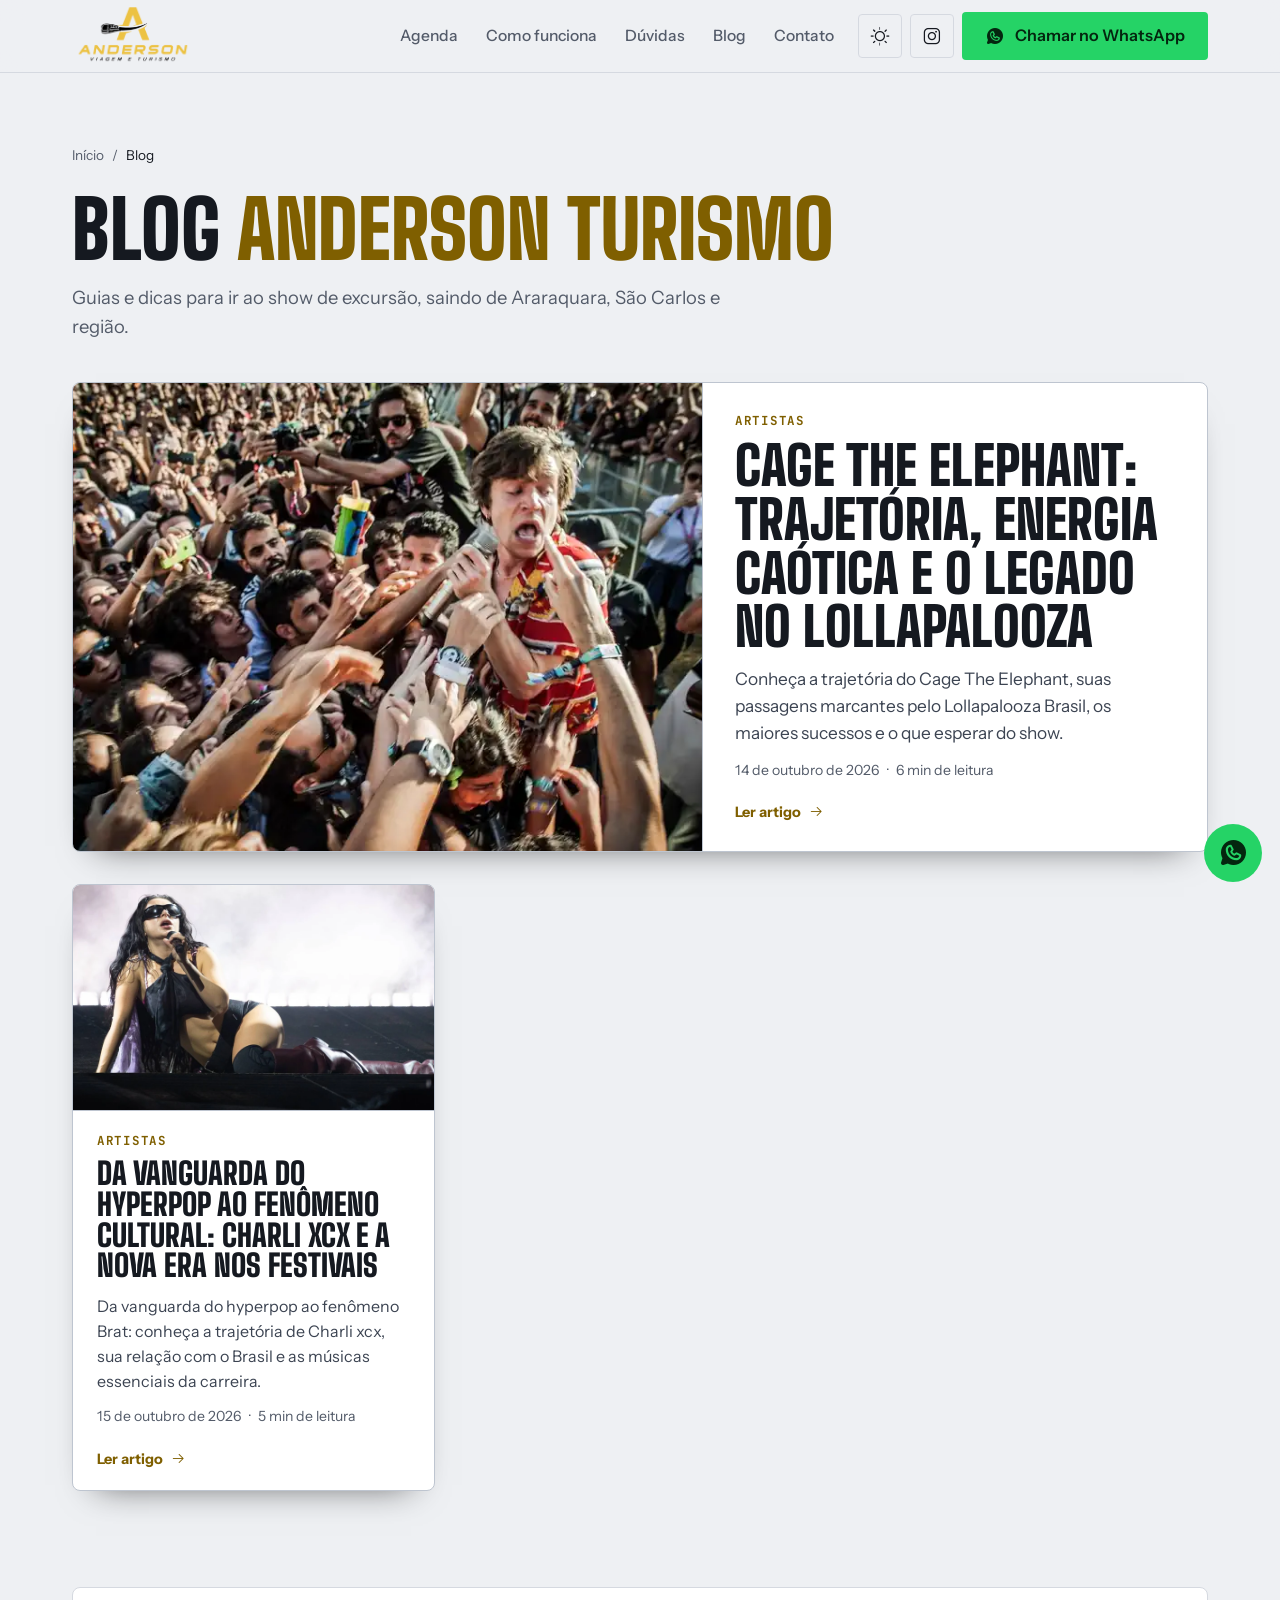
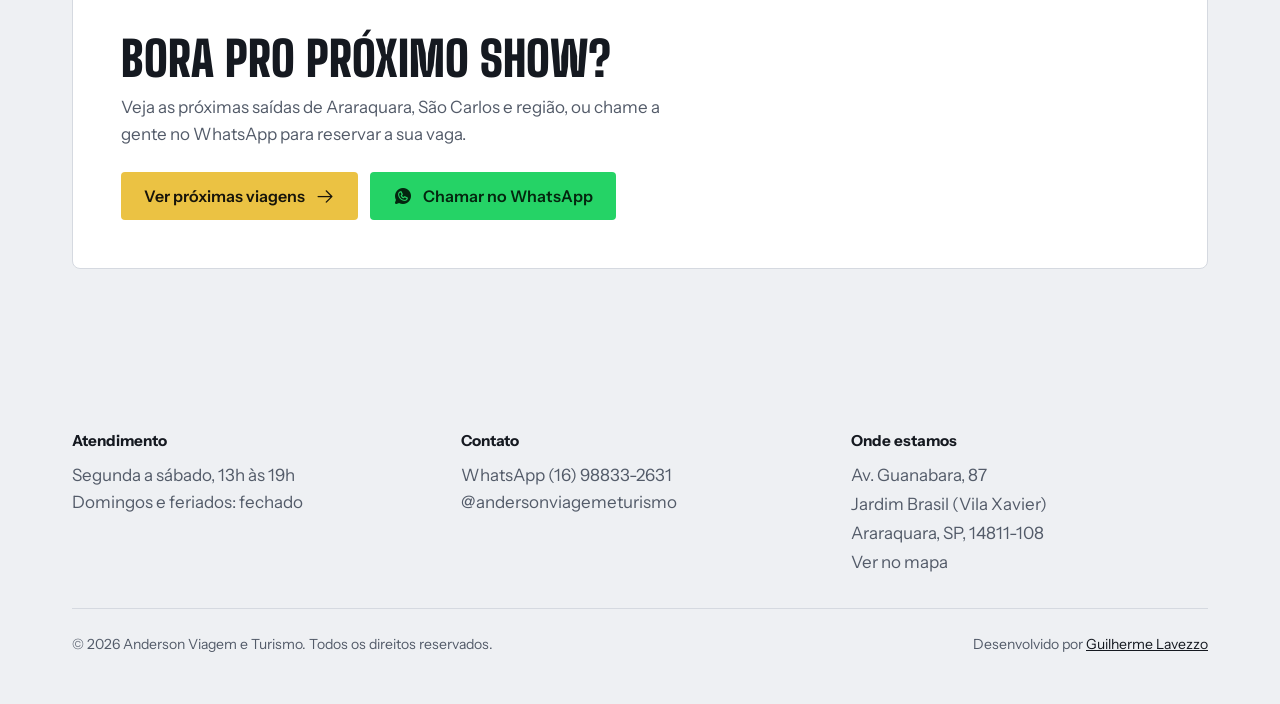
==== blog/index.html @ c317eb13 "Blog: gerador estático, dois primeiros artigos e destaque na home Cria o blog em /blog/ a partir de " ====
<!DOCTYPE html>
<html lang="pt-BR">
<head>
    <meta charset="UTF-8">
    <meta name="viewport" content="width=device-width, initial-scale=1.0, viewport-fit=cover">
    <title>Blog: dicas de excursão para shows | Anderson Viagem e Turismo</title>
    <meta name="description" content="Guias e dicas para ir a shows e festivais de excursão saindo de Araraquara, São Carlos e região: como reservar, o que levar e como funciona a viagem.">
    <meta name="robots" content="index, follow, max-image-preview:large">
    <link rel="canonical" href="https://www.andersonviagemeturismo.com.br/blog/">
    <meta name="author" content="Anderson Viagem e Turismo">
    <meta name="theme-color" content="#0F1217" media="(prefers-color-scheme: dark)">
    <meta name="theme-color" content="#EEF0F3" media="(prefers-color-scheme: light)">
    <meta property="og:type" content="website">
    <meta property="og:site_name" content="Blog Anderson Viagem e Turismo">
    <meta property="og:locale" content="pt_BR">
    <meta property="og:url" content="https://www.andersonviagemeturismo.com.br/blog/">
    <meta property="og:title" content="Blog: dicas de excursão para shows | Anderson Viagem e Turismo">
    <meta property="og:description" content="Guias e dicas para ir a shows e festivais de excursão saindo de Araraquara, São Carlos e região: como reservar, o que levar e como funciona a viagem.">
    <meta property="og:image" content="https://www.andersonviagemeturismo.com.br/assets/img/og.jpg">
    <meta name="twitter:card" content="summary_large_image">
    <meta name="twitter:title" content="Blog: dicas de excursão para shows | Anderson Viagem e Turismo">
    <meta name="twitter:description" content="Guias e dicas para ir a shows e festivais de excursão saindo de Araraquara, São Carlos e região: como reservar, o que levar e como funciona a viagem.">
    <meta name="twitter:image" content="https://www.andersonviagemeturismo.com.br/assets/img/og.jpg">
    <link rel="icon" href="/assets/favicon.png" type="image/png">
    <link rel="alternate" type="application/rss+xml" title="Blog Anderson Viagem e Turismo" href="/blog/feed.xml">

    <script type="application/ld+json">
{
  "@context": "https://schema.org",
  "@graph": [
    {
      "@type": "TravelAgency",
      "@id": "https://www.andersonviagemeturismo.com.br/#agencia",
      "name": "Anderson Viagem e Turismo",
      "url": "https://www.andersonviagemeturismo.com.br/",
      "logo": "https://www.andersonviagemeturismo.com.br/assets/logo-claro.png",
      "image": "https://www.andersonviagemeturismo.com.br/assets/img/og.jpg",
      "description": "Excursões de ida e volta para shows e festivais saindo de Araraquara, São Carlos, Ibaté, Rio Claro e Limeira, com guia credenciado e seguro viagem.",
      "telephone": "+55-16-98833-2631",
      "address": {
        "@type": "PostalAddress",
        "streetAddress": "Av. Guanabara, 87, Jardim Brasil (Vila Xavier)",
        "addressLocality": "Araraquara",
        "addressRegion": "SP",
        "postalCode": "14811-108",
        "addressCountry": "BR"
      },
      "areaServed": [
        {
          "@type": "City",
          "name": "Araraquara"
        },
        {
          "@type": "City",
          "name": "São Carlos"
        },
        {
          "@type": "City",
          "name": "Ibaté"
        },
        {
          "@type": "City",
          "name": "Rio Claro"
        },
        {
          "@type": "City",
          "name": "Limeira"
        }
      ],
      "openingHoursSpecification": [
        {
          "@type": "OpeningHoursSpecification",
          "dayOfWeek": [
            "Monday",
            "Tuesday",
            "Wednesday",
            "Thursday",
            "Friday",
            "Saturday"
          ],
          "opens": "13:00",
          "closes": "19:00"
        }
      ],
      "sameAs": [
        "https://www.instagram.com/andersonviagemeturismo/"
      ]
    },
    {
      "@type": "Blog",
      "@id": "https://www.andersonviagemeturismo.com.br/blog/#blog",
      "url": "https://www.andersonviagemeturismo.com.br/blog/",
      "name": "Blog Anderson Viagem e Turismo",
      "description": "Guias e dicas para ir a shows e festivais de excursão saindo de Araraquara, São Carlos e região: como reservar, o que levar e como funciona a viagem.",
      "inLanguage": "pt-BR",
      "publisher": {
        "@id": "https://www.andersonviagemeturismo.com.br/#agencia"
      },
      "blogPost": [
        {
          "@type": "BlogPosting",
          "headline": "Cage The Elephant: Trajetória, Energia Caótica e o Legado no Lollapalooza",
          "url": "https://www.andersonviagemeturismo.com.br/blog/cage-the-elephant-trajetoria-lollapalooza/",
          "datePublished": "2026-10-14"
        },
        {
          "@type": "BlogPosting",
          "headline": "Da Vanguarda do Hyperpop ao Fenômeno Cultural: Charli xcx e a Nova Era nos Festivais",
          "url": "https://www.andersonviagemeturismo.com.br/blog/charli-xcx-hyperpop-fenomeno-cultural-festivais/",
          "datePublished": "2026-10-15"
        }
      ]
    },
    {
      "@type": "BreadcrumbList",
      "itemListElement": [
        {
          "@type": "ListItem",
          "position": 1,
          "name": "Início",
          "item": "https://www.andersonviagemeturismo.com.br/"
        },
        {
          "@type": "ListItem",
          "position": 2,
          "name": "Blog",
          "item": "https://www.andersonviagemeturismo.com.br/blog/"
        }
      ]
    }
  ]
}
    </script>

    <!-- Página gerada por tools/gerar_blog.py. Edite o Markdown em tools/blog/posts e rode o script de novo. -->

    <!-- Google Analytics -->
    <script async src="https://www.googletagmanager.com/gtag/js?id=G-4ZXGBNM724"></script>
    <script>
        window.dataLayer = window.dataLayer || [];
        function gtag(){dataLayer.push(arguments);}
        gtag('js', new Date());
        gtag('config', 'G-4ZXGBNM724');
    </script>

    <script>
        try {
            var saved = localStorage.getItem('color-theme');
            if (saved === 'light' || saved === 'dark') document.documentElement.dataset.theme = saved;
        } catch (e) {}
    </script>

    <link rel="preload" href="/assets/fonts/big-shoulders-display-latin-1.woff2" as="font" type="font/woff2" crossorigin>
    <link rel="preload" href="/assets/fonts/instrument-sans-latin-3.woff2" as="font" type="font/woff2" crossorigin>
    <link rel="stylesheet" href="/assets/fonts.css">
    <link rel="stylesheet" href="/assets/icons/phosphor.css">
    <link rel="stylesheet" href="/assets/site.css">
    <link rel="stylesheet" href="/assets/blog.css">
</head>
<body>
    <a class="skip-link" href="#conteudo">Pular para o conteúdo</a>

    <header class="topbar">
        <div class="wrap topbar-inner">
            <a class="logo" href="/" aria-label="Anderson Viagem e Turismo, página inicial" translate="no">
                <img class="logo-dark" src="/assets/logo-escuro.png" alt="Anderson Viagem e Turismo" width="120" height="58">
                <img class="logo-light" src="/assets/logo-claro.png" alt="Anderson Viagem e Turismo" width="120" height="58">
            </a>
            <nav class="nav" aria-label="Principal">
                <a href="/#agenda">Agenda</a>
                <a href="/#como-funciona">Como funciona</a>
                <a href="/#duvidas">Dúvidas</a>
                <a href="/blog/" aria-current="page">Blog</a>
                <a href="#contato">Contato</a>
            </nav>
            <div class="top-actions">
                <button class="icon-btn theme-toggle" id="theme-toggle" type="button" aria-label="Alternar tema claro e escuro">
                    <i class="ph ph-moon" aria-hidden="true"></i>
                    <i class="ph ph-sun" aria-hidden="true"></i>
                </button>
                <a class="icon-btn" href="https://www.instagram.com/andersonviagemeturismo/" target="_blank" rel="noopener noreferrer" aria-label="Instagram da Anderson Turismo">
                    <i class="ph ph-instagram-logo" aria-hidden="true"></i>
                </a>
                <a class="btn btn-wa" data-wa="" href="#" target="_blank" rel="noopener noreferrer"><i class="ph-fill ph-whatsapp-logo" aria-hidden="true"></i>Chamar no WhatsApp</a>
                <button class="icon-btn menu-btn" id="menu-btn" type="button" aria-label="Abrir menu" aria-expanded="false" aria-controls="mobile-nav">
                    <i class="ph ph-list" aria-hidden="true"></i>
                </button>
            </div>
        </div>
        <nav class="wrap mobile-nav" id="mobile-nav" aria-label="Menu" hidden>
            <a href="/#agenda">Agenda</a>
            <a href="/#como-funciona">Como funciona</a>
            <a href="/#duvidas">Dúvidas</a>
            <a href="/blog/" aria-current="page">Blog</a>
            <a href="#contato">Contato</a>
            <a class="btn btn-wa" data-wa="" href="#" target="_blank" rel="noopener noreferrer"><i class="ph-fill ph-whatsapp-logo" aria-hidden="true"></i>Chamar no WhatsApp</a>
        </nav>
    </header>

    <main id="conteudo">
        <section class="blog-hero" aria-labelledby="blog-title">
            <div class="wrap">
                <nav class="crumbs" aria-label="Você está em"><a href="/">Início</a><span aria-hidden="true">/</span><span aria-current="page">Blog</span></nav>
                <h1 id="blog-title">Blog <span class="hl">Anderson Turismo</span></h1>
                <p class="lede">Guias e dicas para ir ao show de excursão, saindo de Araraquara, São Carlos e região.</p>
            </div>
        </section>
        <section class="blog-lista" aria-label="Artigos">
            <div class="wrap">
                
                <div class="post-grid">
                <article class="post-card is-first">
                    <a class="post-card-media" href="/blog/cage-the-elephant-trajetoria-lollapalooza/" tabindex="-1" aria-hidden="true">
                        <img src="/assets/img/blog/cage-the-elephant-capa-800.webp" alt="" width="800" height="500" loading="eager" decoding="async" style="object-position: 50% 40%">
                    </a>
                    <div class="post-card-body">
                        <p class="post-cat">Artistas</p>
                        <h2><a href="/blog/cage-the-elephant-trajetoria-lollapalooza/">Cage The Elephant: Trajetória, Energia Caótica e o Legado no Lollapalooza</a></h2>
                        <p class="post-card-desc">Conheça a trajetória do Cage The Elephant, suas passagens marcantes pelo Lollapalooza Brasil, os maiores sucessos e o que esperar do show.</p>
                        <p class="post-meta"><time datetime="2026-10-14">14 de outubro de 2026</time><span aria-hidden="true">·</span>6 min de leitura</p>
                        <span class="post-more" aria-hidden="true">Ler artigo<i class="ph ph-arrow-right"></i></span>
                    </div>
                </article>
                <article class="post-card">
                    <a class="post-card-media" href="/blog/charli-xcx-hyperpop-fenomeno-cultural-festivais/" tabindex="-1" aria-hidden="true">
                        <img src="/assets/img/blog/charli-xcx-capa-800.webp" alt="" width="800" height="500" loading="lazy" decoding="async" style="object-position: 50% 0%">
                    </a>
                    <div class="post-card-body">
                        <p class="post-cat">Artistas</p>
                        <h2><a href="/blog/charli-xcx-hyperpop-fenomeno-cultural-festivais/">Da Vanguarda do Hyperpop ao Fenômeno Cultural: Charli xcx e a Nova Era nos Festivais</a></h2>
                        <p class="post-card-desc">Da vanguarda do hyperpop ao fenômeno Brat: conheça a trajetória de Charli xcx, sua relação com o Brasil e as músicas essenciais da carreira.</p>
                        <p class="post-meta"><time datetime="2026-10-15">15 de outubro de 2026</time><span aria-hidden="true">·</span>5 min de leitura</p>
                        <span class="post-more" aria-hidden="true">Ler artigo<i class="ph ph-arrow-right"></i></span>
                    </div>
                </article>
                </div>
            </div>
        </section>

        <section class="blog-cta" id="contato" aria-labelledby="cta-title">
            <div class="wrap">
                <div class="blog-cta-box">
                    <div>
                        <h2 id="cta-title">Bora pro próximo show?</h2>
                        <p>Veja as próximas saídas de Araraquara, São Carlos e região, ou chame a gente no WhatsApp para reservar a sua vaga.</p>
                    </div>
                    <div class="cta-row">
                        <a class="btn btn-primary" href="/#agenda">Ver próximas viagens<i class="ph ph-arrow-right" aria-hidden="true"></i></a>
                        <a class="btn btn-wa" data-wa="Vi o blog e quero reservar" href="#" target="_blank" rel="noopener noreferrer"><i class="ph-fill ph-whatsapp-logo" aria-hidden="true"></i>Chamar no WhatsApp</a>
                    </div>
                </div>
            </div>
        </section>
    </main>

    <footer class="wrap">
        <div class="footer-grid">
            <div>
                <h3>Atendimento</h3>
                <p>Segunda a sábado, 13h às 19h</p>
                <p>Domingos e feriados: fechado</p>
            </div>
            <div>
                <h3>Contato</h3>
                <p><a data-wa="" href="#" target="_blank" rel="noopener noreferrer">WhatsApp (16)&nbsp;98833-2631</a></p>
                <p><a href="https://www.instagram.com/andersonviagemeturismo/" target="_blank" rel="noopener noreferrer">@andersonviagemeturismo</a></p>
            </div>
            <div>
                <h3>Onde estamos</h3>
                <address>
                    <p>Av. Guanabara, 87</p>
                    <p>Jardim Brasil (Vila Xavier)</p>
                    <p>Araraquara, SP, 14811-108</p>
                    <p><a href="https://www.google.com/maps/search/?api=1&amp;query=Anderson+Viagem+e+Turismo+Av.+Guanabara+87+Araraquara+SP" target="_blank" rel="noopener noreferrer">Ver no mapa</a></p>
                </address>
            </div>
        </div>
        <div class="legal">
            <p>© <span data-year>2026</span> <span translate="no">Anderson Viagem e Turismo</span>. Todos os direitos reservados.</p>
            <p>Desenvolvido por <a href="https://godofin.github.io/portfolio-lavezzo/" target="_blank" rel="noopener noreferrer">Guilherme Lavezzo</a></p>
        </div>
    </footer>

    <a class="wa-float" data-wa="" href="#" target="_blank" rel="noopener noreferrer" aria-label="Chamar no WhatsApp">
        <i class="ph-fill ph-whatsapp-logo" aria-hidden="true"></i>
    </a>

    <script src="/assets/site.js"></script>
</body>
</html>
---- assets/fonts.css ----
/* latin-ext */
@font-face {
  font-family: 'Big Shoulders Display';
  font-style: normal;
  font-weight: 800;
  font-display: swap;
  src: url(fonts/big-shoulders-display-latin-ext-0.woff2) format('woff2');
  unicode-range: U+0100-02BA, U+02BD-02C5, U+02C7-02CC, U+02CE-02D7, U+02DD-02FF, U+0304, U+0308, U+0329, U+1D00-1DBF, U+1E00-1E9F, U+1EF2-1EFF, U+2020, U+20A0-20AB, U+20AD-20C4, U+2113, U+2C60-2C7F, U+A720-A7FF;
}
/* latin */
@font-face {
  font-family: 'Big Shoulders Display';
  font-style: normal;
  font-weight: 800;
  font-display: swap;
  src: url(fonts/big-shoulders-display-latin-1.woff2) format('woff2');
  unicode-range: U+0000-00FF, U+0131, U+0152-0153, U+02BB-02BC, U+02C6, U+02DA, U+02DC, U+0304, U+0308, U+0329, U+2000-206F, U+20AC, U+2122, U+2191, U+2193, U+2212, U+2215, U+FEFF, U+FFFD;
}
/* latin-ext */
@font-face {
  font-family: 'Big Shoulders Display';
  font-style: normal;
  font-weight: 900;
  font-display: swap;
  src: url(fonts/big-shoulders-display-latin-ext-0.woff2) format('woff2');
  unicode-range: U+0100-02BA, U+02BD-02C5, U+02C7-02CC, U+02CE-02D7, U+02DD-02FF, U+0304, U+0308, U+0329, U+1D00-1DBF, U+1E00-1E9F, U+1EF2-1EFF, U+2020, U+20A0-20AB, U+20AD-20C4, U+2113, U+2C60-2C7F, U+A720-A7FF;
}
/* latin */
@font-face {
  font-family: 'Big Shoulders Display';
  font-style: normal;
  font-weight: 900;
  font-display: swap;
  src: url(fonts/big-shoulders-display-latin-1.woff2) format('woff2');
  unicode-range: U+0000-00FF, U+0131, U+0152-0153, U+02BB-02BC, U+02C6, U+02DA, U+02DC, U+0304, U+0308, U+0329, U+2000-206F, U+20AC, U+2122, U+2191, U+2193, U+2212, U+2215, U+FEFF, U+FFFD;
}
/* latin-ext */
@font-face {
  font-family: 'Instrument Sans';
  font-style: normal;
  font-weight: 400;
  font-stretch: 100%;
  font-display: swap;
  src: url(fonts/instrument-sans-latin-ext-2.woff2) format('woff2');
  unicode-range: U+0100-02BA, U+02BD-02C5, U+02C7-02CC, U+02CE-02D7, U+02DD-02FF, U+0304, U+0308, U+0329, U+1D00-1DBF, U+1E00-1E9F, U+1EF2-1EFF, U+2020, U+20A0-20AB, U+20AD-20C4, U+2113, U+2C60-2C7F, U+A720-A7FF;
}
/* latin */
@font-face {
  font-family: 'Instrument Sans';
  font-style: normal;
  font-weight: 400;
  font-stretch: 100%;
  font-display: swap;
  src: url(fonts/instrument-sans-latin-3.woff2) format('woff2');
  unicode-range: U+0000-00FF, U+0131, U+0152-0153, U+02BB-02BC, U+02C6, U+02DA, U+02DC, U+0304, U+0308, U+0329, U+2000-206F, U+20AC, U+2122, U+2191, U+2193, U+2212, U+2215, U+FEFF, U+FFFD;
}
/* latin-ext */
@font-face {
  font-family: 'Instrument Sans';
  font-style: normal;
  font-weight: 500;
  font-stretch: 100%;
  font-display: swap;
  src: url(fonts/instrument-sans-latin-ext-2.woff2) format('woff2');
  unicode-range: U+0100-02BA, U+02BD-02C5, U+02C7-02CC, U+02CE-02D7, U+02DD-02FF, U+0304, U+0308, U+0329, U+1D00-1DBF, U+1E00-1E9F, U+1EF2-1EFF, U+2020, U+20A0-20AB, U+20AD-20C4, U+2113, U+2C60-2C7F, U+A720-A7FF;
}
/* latin */
@font-face {
  font-family: 'Instrument Sans';
  font-style: normal;
  font-weight: 500;
  font-stretch: 100%;
  font-display: swap;
  src: url(fonts/instrument-sans-latin-3.woff2) format('woff2');
  unicode-range: U+0000-00FF, U+0131, U+0152-0153, U+02BB-02BC, U+02C6, U+02DA, U+02DC, U+0304, U+0308, U+0329, U+2000-206F, U+20AC, U+2122, U+2191, U+2193, U+2212, U+2215, U+FEFF, U+FFFD;
}
/* latin-ext */
@font-face {
  font-family: 'Instrument Sans';
  font-style: normal;
  font-weight: 600;
  font-stretch: 100%;
  font-display: swap;
  src: url(fonts/instrument-sans-latin-ext-2.woff2) format('woff2');
  unicode-range: U+0100-02BA, U+02BD-02C5, U+02C7-02CC, U+02CE-02D7, U+02DD-02FF, U+0304, U+0308, U+0329, U+1D00-1DBF, U+1E00-1E9F, U+1EF2-1EFF, U+2020, U+20A0-20AB, U+20AD-20C4, U+2113, U+2C60-2C7F, U+A720-A7FF;
}
/* latin */
@font-face {
  font-family: 'Instrument Sans';
  font-style: normal;
  font-weight: 600;
  font-stretch: 100%;
  font-display: swap;
  src: url(fonts/instrument-sans-latin-3.woff2) format('woff2');
  unicode-range: U+0000-00FF, U+0131, U+0152-0153, U+02BB-02BC, U+02C6, U+02DA, U+02DC, U+0304, U+0308, U+0329, U+2000-206F, U+20AC, U+2122, U+2191, U+2193, U+2212, U+2215, U+FEFF, U+FFFD;
}
/* latin-ext */
@font-face {
  font-family: 'Instrument Sans';
  font-style: normal;
  font-weight: 700;
  font-stretch: 100%;
  font-display: swap;
  src: url(fonts/instrument-sans-latin-ext-2.woff2) format('woff2');
  unicode-range: U+0100-02BA, U+02BD-02C5, U+02C7-02CC, U+02CE-02D7, U+02DD-02FF, U+0304, U+0308, U+0329, U+1D00-1DBF, U+1E00-1E9F, U+1EF2-1EFF, U+2020, U+20A0-20AB, U+20AD-20C4, U+2113, U+2C60-2C7F, U+A720-A7FF;
}
/* latin */
@font-face {
  font-family: 'Instrument Sans';
  font-style: normal;
  font-weight: 700;
  font-stretch: 100%;
  font-display: swap;
  src: url(fonts/instrument-sans-latin-3.woff2) format('woff2');
  unicode-range: U+0000-00FF, U+0131, U+0152-0153, U+02BB-02BC, U+02C6, U+02DA, U+02DC, U+0304, U+0308, U+0329, U+2000-206F, U+20AC, U+2122, U+2191, U+2193, U+2212, U+2215, U+FEFF, U+FFFD;
}
/* latin-ext */
@font-face {
  font-family: 'JetBrains Mono';
  font-style: normal;
  font-weight: 500;
  font-display: swap;
  src: url(fonts/jetbrains-mono-latin-ext-4.woff2) format('woff2');
  unicode-range: U+0100-02BA, U+02BD-02C5, U+02C7-02CC, U+02CE-02D7, U+02DD-02FF, U+0304, U+0308, U+0329, U+1D00-1DBF, U+1E00-1E9F, U+1EF2-1EFF, U+2020, U+20A0-20AB, U+20AD-20C4, U+2113, U+2C60-2C7F, U+A720-A7FF;
}
/* latin */
@font-face {
  font-family: 'JetBrains Mono';
  font-style: normal;
  font-weight: 500;
  font-display: swap;
  src: url(fonts/jetbrains-mono-latin-5.woff2) format('woff2');
  unicode-range: U+0000-00FF, U+0131, U+0152-0153, U+02BB-02BC, U+02C6, U+02DA, U+02DC, U+0304, U+0308, U+0329, U+2000-206F, U+20AC, U+2122, U+2191, U+2193, U+2212, U+2215, U+FEFF, U+FFFD;
}
/* latin-ext */
@font-face {
  font-family: 'JetBrains Mono';
  font-style: normal;
  font-weight: 700;
  font-display: swap;
  src: url(fonts/jetbrains-mono-latin-ext-4.woff2) format('woff2');
  unicode-range: U+0100-02BA, U+02BD-02C5, U+02C7-02CC, U+02CE-02D7, U+02DD-02FF, U+0304, U+0308, U+0329, U+1D00-1DBF, U+1E00-1E9F, U+1EF2-1EFF, U+2020, U+20A0-20AB, U+20AD-20C4, U+2113, U+2C60-2C7F, U+A720-A7FF;
}
/* latin */
@font-face {
  font-family: 'JetBrains Mono';
  font-style: normal;
  font-weight: 700;
  font-display: swap;
  src: url(fonts/jetbrains-mono-latin-5.woff2) format('woff2');
  unicode-range: U+0000-00FF, U+0131, U+0152-0153, U+02BB-02BC, U+02C6, U+02DA, U+02DC, U+0304, U+0308, U+0329, U+2000-206F, U+20AC, U+2122, U+2191, U+2193, U+2212, U+2215, U+FEFF, U+FFFD;
}
---- assets/icons/phosphor.css ----
@font-face {
  font-family: "Phosphor";
  src: url("Phosphor.woff2") format("woff2");
  font-weight: normal;
  font-style: normal;
  font-display: swap;
}

.ph {
  /* use !important to prevent issues with browser extensions that change fonts */
  font-family: "Phosphor" !important;
  speak: never;
  font-style: normal;
  font-weight: normal;
  font-variant: normal;
  text-transform: none;
  line-height: 1;

  /* Enable Ligatures ================ */
  letter-spacing: 0;
  -webkit-font-feature-settings: "liga";
  -moz-font-feature-settings: "liga=1";
  -moz-font-feature-settings: "liga";
  -ms-font-feature-settings: "liga" 1;
  font-feature-settings: "liga";
  -webkit-font-variant-ligatures: discretionary-ligatures;
  font-variant-ligatures: discretionary-ligatures;

  /* Better Font Rendering =========== */
  -webkit-font-smoothing: antialiased;
  -moz-osx-font-smoothing: grayscale;
}

.ph.ph-acorn:before {
  content: "\eb9a";
}
.ph.ph-address-book:before {
  content: "\e6f8";
}
.ph.ph-address-book-tabs:before {
  content: "\ee4e";
}
.ph.ph-air-traffic-control:before {
  content: "\ecd8";
}
.ph.ph-airplane:before {
  content: "\e002";
}
.ph.ph-airplane-in-flight:before {
  content: "\e4fe";
}
.ph.ph-airplane-landing:before {
  content: "\e502";
}
.ph.ph-airplane-takeoff:before {
  content: "\e504";
}
.ph.ph-airplane-taxiing:before {
  content: "\e500";
}
.ph.ph-airplane-tilt:before {
  content: "\e5d6";
}
.ph.ph-airplay:before {
  content: "\e004";
}
.ph.ph-alarm:before {
  content: "\e006";
}
.ph.ph-alien:before {
  content: "\e8a6";
}
.ph.ph-align-bottom:before {
  content: "\e506";
}
.ph.ph-align-bottom-simple:before {
  content: "\eb0c";
}
.ph.ph-align-center-horizontal:before {
  content: "\e50a";
}
.ph.ph-align-center-horizontal-simple:before {
  content: "\eb0e";
}
.ph.ph-align-center-vertical:before {
  content: "\e50c";
}
.ph.ph-align-center-vertical-simple:before {
  content: "\eb10";
}
.ph.ph-align-left:before {
  content: "\e50e";
}
.ph.ph-align-left-simple:before {
  content: "\eaee";
}
.ph.ph-align-right:before {
  content: "\e510";
}
.ph.ph-align-right-simple:before {
  content: "\eb12";
}
.ph.ph-align-top:before {
  content: "\e512";
}
.ph.ph-align-top-simple:before {
  content: "\eb14";
}
.ph.ph-amazon-logo:before {
  content: "\e96c";
}
.ph.ph-ambulance:before {
  content: "\e572";
}
.ph.ph-anchor:before {
  content: "\e514";
}
.ph.ph-anchor-simple:before {
  content: "\e5d8";
}
.ph.ph-android-logo:before {
  content: "\e008";
}
.ph.ph-angle:before {
  content: "\e7bc";
}
.ph.ph-angular-logo:before {
  content: "\eb80";
}
.ph.ph-aperture:before {
  content: "\e00a";
}
.ph.ph-app-store-logo:before {
  content: "\e974";
}
.ph.ph-app-window:before {
  content: "\e5da";
}
.ph.ph-apple-logo:before {
  content: "\e516";
}
.ph.ph-apple-podcasts-logo:before {
  content: "\eb96";
}
.ph.ph-approximate-equals:before {
  content: "\edaa";
}
.ph.ph-archive:before {
  content: "\e00c";
}
.ph.ph-armchair:before {
  content: "\e012";
}
.ph.ph-arrow-arc-left:before {
  content: "\e014";
}
.ph.ph-arrow-arc-right:before {
  content: "\e016";
}
.ph.ph-arrow-bend-double-up-left:before {
  content: "\e03a";
}
.ph.ph-arrow-bend-double-up-right:before {
  content: "\e03c";
}
.ph.ph-arrow-bend-down-left:before {
  content: "\e018";
}
.ph.ph-arrow-bend-down-right:before {
  content: "\e01a";
}
.ph.ph-arrow-bend-left-down:before {
  content: "\e01c";
}
.ph.ph-arrow-bend-left-up:before {
  content: "\e01e";
}
.ph.ph-arrow-bend-right-down:before {
  content: "\e020";
}
.ph.ph-arrow-bend-right-up:before {
  content: "\e022";
}
.ph.ph-arrow-bend-up-left:before {
  content: "\e024";
}
.ph.ph-arrow-bend-up-right:before {
  content: "\e026";
}
.ph.ph-arrow-circle-down:before {
  content: "\e028";
}
.ph.ph-arrow-circle-down-left:before {
  content: "\e02a";
}
.ph.ph-arrow-circle-down-right:before {
  content: "\e02c";
}
.ph.ph-arrow-circle-left:before {
  content: "\e05a";
}
.ph.ph-arrow-circle-right:before {
  content: "\e02e";
}
.ph.ph-arrow-circle-up:before {
  content: "\e030";
}
.ph.ph-arrow-circle-up-left:before {
  content: "\e032";
}
.ph.ph-arrow-circle-up-right:before {
  content: "\e034";
}
.ph.ph-arrow-clockwise:before {
  content: "\e036";
}
.ph.ph-arrow-counter-clockwise:before {
  content: "\e038";
}
.ph.ph-arrow-down:before {
  content: "\e03e";
}
.ph.ph-arrow-down-left:before {
  content: "\e040";
}
.ph.ph-arrow-down-right:before {
  content: "\e042";
}
.ph.ph-arrow-elbow-down-left:before {
  content: "\e044";
}
.ph.ph-arrow-elbow-down-right:before {
  content: "\e046";
}
.ph.ph-arrow-elbow-left:before {
  content: "\e048";
}
.ph.ph-arrow-elbow-left-down:before {
  content: "\e04a";
}
.ph.ph-arrow-elbow-left-up:before {
  content: "\e04c";
}
.ph.ph-arrow-elbow-right:before {
  content: "\e04e";
}
.ph.ph-arrow-elbow-right-down:before {
  content: "\e050";
}
.ph.ph-arrow-elbow-right-up:before {
  content: "\e052";
}
.ph.ph-arrow-elbow-up-left:before {
  content: "\e054";
}
.ph.ph-arrow-elbow-up-right:before {
  content: "\e056";
}
.ph.ph-arrow-fat-down:before {
  content: "\e518";
}
.ph.ph-arrow-fat-left:before {
  content: "\e51a";
}
.ph.ph-arrow-fat-line-down:before {
  content: "\e51c";
}
.ph.ph-arrow-fat-line-left:before {
  content: "\e51e";
}
.ph.ph-arrow-fat-line-right:before {
  content: "\e520";
}
.ph.ph-arrow-fat-line-up:before {
  content: "\e522";
}
.ph.ph-arrow-fat-lines-down:before {
  content: "\e524";
}
.ph.ph-arrow-fat-lines-left:before {
  content: "\e526";
}
.ph.ph-arrow-fat-lines-right:before {
  content: "\e528";
}
.ph.ph-arrow-fat-lines-up:before {
  content: "\e52a";
}
.ph.ph-arrow-fat-right:before {
  content: "\e52c";
}
.ph.ph-arrow-fat-up:before {
  content: "\e52e";
}
.ph.ph-arrow-left:before {
  content: "\e058";
}
.ph.ph-arrow-line-down:before {
  content: "\e05c";
}
.ph.ph-arrow-line-down-left:before {
  content: "\e05e";
}
.ph.ph-arrow-line-down-right:before {
  content: "\e060";
}
.ph.ph-arrow-line-left:before {
  content: "\e062";
}
.ph.ph-arrow-line-right:before {
  content: "\e064";
}
.ph.ph-arrow-line-up:before {
  content: "\e066";
}
.ph.ph-arrow-line-up-left:before {
  content: "\e068";
}
.ph.ph-arrow-line-up-right:before {
  content: "\e06a";
}
.ph.ph-arrow-right:before {
  content: "\e06c";
}
.ph.ph-arrow-square-down:before {
  content: "\e06e";
}
.ph.ph-arrow-square-down-left:before {
  content: "\e070";
}
.ph.ph-arrow-square-down-right:before {
  content: "\e072";
}
.ph.ph-arrow-square-in:before {
  content: "\e5dc";
}
.ph.ph-arrow-square-left:before {
  content: "\e074";
}
.ph.ph-arrow-square-out:before {
  content: "\e5de";
}
.ph.ph-arrow-square-right:before {
  content: "\e076";
}
.ph.ph-arrow-square-up:before {
  content: "\e078";
}
.ph.ph-arrow-square-up-left:before {
  content: "\e07a";
}
.ph.ph-arrow-square-up-right:before {
  content: "\e07c";
}
.ph.ph-arrow-u-down-left:before {
  content: "\e07e";
}
.ph.ph-arrow-u-down-right:before {
  content: "\e080";
}
.ph.ph-arrow-u-left-down:before {
  content: "\e082";
}
.ph.ph-arrow-u-left-up:before {
  content: "\e084";
}
.ph.ph-arrow-u-right-down:before {
  content: "\e086";
}
.ph.ph-arrow-u-right-up:before {
  content: "\e088";
}
.ph.ph-arrow-u-up-left:before {
  content: "\e08a";
}
.ph.ph-arrow-u-up-right:before {
  content: "\e08c";
}
.ph.ph-arrow-up:before {
  content: "\e08e";
}
.ph.ph-arrow-up-left:before {
  content: "\e090";
}
.ph.ph-arrow-up-right:before {
  content: "\e092";
}
.ph.ph-arrows-clockwise:before {
  content: "\e094";
}
.ph.ph-arrows-counter-clockwise:before {
  content: "\e096";
}
.ph.ph-arrows-down-up:before {
  content: "\e098";
}
.ph.ph-arrows-horizontal:before {
  content: "\eb06";
}
.ph.ph-arrows-in:before {
  content: "\e09a";
}
.ph.ph-arrows-in-cardinal:before {
  content: "\e09c";
}
.ph.ph-arrows-in-line-horizontal:before {
  content: "\e530";
}
.ph.ph-arrows-in-line-vertical:before {
  content: "\e532";
}
.ph.ph-arrows-in-simple:before {
  content: "\e09e";
}
.ph.ph-arrows-left-right:before {
  content: "\e0a0";
}
.ph.ph-arrows-merge:before {
  content: "\ed3e";
}
.ph.ph-arrows-out:before {
  content: "\e0a2";
}
.ph.ph-arrows-out-cardinal:before {
  content: "\e0a4";
}
.ph.ph-arrows-out-line-horizontal:before {
  content: "\e534";
}
.ph.ph-arrows-out-line-vertical:before {
  content: "\e536";
}
.ph.ph-arrows-out-simple:before {
  content: "\e0a6";
}
.ph.ph-arrows-split:before {
  content: "\ed3c";
}
.ph.ph-arrows-vertical:before {
  content: "\eb04";
}
.ph.ph-article:before {
  content: "\e0a8";
}
.ph.ph-article-medium:before {
  content: "\e5e0";
}
.ph.ph-article-ny-times:before {
  content: "\e5e2";
}
.ph.ph-asclepius:before {
  content: "\ee34";
}
.ph.ph-caduceus:before {
  content: "\ee34";
}
.ph.ph-asterisk:before {
  content: "\e0aa";
}
.ph.ph-asterisk-simple:before {
  content: "\e832";
}
.ph.ph-at:before {
  content: "\e0ac";
}
.ph.ph-atom:before {
  content: "\e5e4";
}
.ph.ph-avocado:before {
  content: "\ee04";
}
.ph.ph-axe:before {
  content: "\e9fc";
}
.ph.ph-baby:before {
  content: "\e774";
}
.ph.ph-baby-carriage:before {
  content: "\e818";
}
.ph.ph-backpack:before {
  content: "\e922";
}
.ph.ph-backspace:before {
  content: "\e0ae";
}
.ph.ph-bag:before {
  content: "\e0b0";
}
.ph.ph-bag-simple:before {
  content: "\e5e6";
}
.ph.ph-balloon:before {
  content: "\e76c";
}
.ph.ph-bandaids:before {
  content: "\e0b2";
}
.ph.ph-bank:before {
  content: "\e0b4";
}
.ph.ph-barbell:before {
  content: "\e0b6";
}
.ph.ph-barcode:before {
  content: "\e0b8";
}
.ph.ph-barn:before {
  content: "\ec72";
}
.ph.ph-barricade:before {
  content: "\e948";
}
.ph.ph-baseball:before {
  content: "\e71a";
}
.ph.ph-baseball-cap:before {
  content: "\ea28";
}
.ph.ph-baseball-helmet:before {
  content: "\ee4a";
}
.ph.ph-basket:before {
  content: "\e964";
}
.ph.ph-basketball:before {
  content: "\e724";
}
.ph.ph-bathtub:before {
  content: "\e81e";
}
.ph.ph-battery-charging:before {
  content: "\e0ba";
}
.ph.ph-battery-charging-vertical:before {
  content: "\e0bc";
}
.ph.ph-battery-empty:before {
  content: "\e0be";
}
.ph.ph-battery-full:before {
  content: "\e0c0";
}
.ph.ph-battery-high:before {
  content: "\e0c2";
}
.ph.ph-battery-low:before {
  content: "\e0c4";
}
.ph.ph-battery-medium:before {
  content: "\e0c6";
}
.ph.ph-battery-plus:before {
  content: "\e808";
}
.ph.ph-battery-plus-vertical:before {
  content: "\ec50";
}
.ph.ph-battery-vertical-empty:before {
  content: "\e7c6";
}
.ph.ph-battery-vertical-full:before {
  content: "\e7c4";
}
.ph.ph-battery-vertical-high:before {
  content: "\e7c2";
}
.ph.ph-battery-vertical-low:before {
  content: "\e7be";
}
.ph.ph-battery-vertical-medium:before {
  content: "\e7c0";
}
.ph.ph-battery-warning:before {
  content: "\e0c8";
}
.ph.ph-battery-warning-vertical:before {
  content: "\e0ca";
}
.ph.ph-beach-ball:before {
  content: "\ed24";
}
.ph.ph-beanie:before {
  content: "\ea2a";
}
.ph.ph-bed:before {
  content: "\e0cc";
}
.ph.ph-beer-bottle:before {
  content: "\e7b0";
}
.ph.ph-beer-stein:before {
  content: "\eb62";
}
.ph.ph-behance-logo:before {
  content: "\e7f4";
}
.ph.ph-bell:before {
  content: "\e0ce";
}
.ph.ph-bell-ringing:before {
  content: "\e5e8";
}
.ph.ph-bell-simple:before {
  content: "\e0d0";
}
.ph.ph-bell-simple-ringing:before {
  content: "\e5ea";
}
.ph.ph-bell-simple-slash:before {
  content: "\e0d2";
}
.ph.ph-bell-simple-z:before {
  content: "\e5ec";
}
.ph.ph-bell-slash:before {
  content: "\e0d4";
}
.ph.ph-bell-z:before {
  content: "\e5ee";
}
.ph.ph-belt:before {
  content: "\ea2c";
}
.ph.ph-bezier-curve:before {
  content: "\eb00";
}
.ph.ph-bicycle:before {
  content: "\e0d6";
}
.ph.ph-binary:before {
  content: "\ee60";
}
.ph.ph-binoculars:before {
  content: "\ea64";
}
.ph.ph-biohazard:before {
  content: "\e9e0";
}
.ph.ph-bird:before {
  content: "\e72c";
}
.ph.ph-blueprint:before {
  content: "\eda0";
}
.ph.ph-bluetooth:before {
  content: "\e0da";
}
.ph.ph-bluetooth-connected:before {
  content: "\e0dc";
}
.ph.ph-bluetooth-slash:before {
  content: "\e0de";
}
.ph.ph-bluetooth-x:before {
  content: "\e0e0";
}
.ph.ph-boat:before {
  content: "\e786";
}
.ph.ph-bomb:before {
  content: "\ee0a";
}
.ph.ph-bone:before {
  content: "\e7f2";
}
.ph.ph-book:before {
  content: "\e0e2";
}
.ph.ph-book-bookmark:before {
  content: "\e0e4";
}
.ph.ph-book-open:before {
  content: "\e0e6";
}
.ph.ph-book-open-text:before {
  content: "\e8f2";
}
.ph.ph-book-open-user:before {
  content: "\ede0";
}
.ph.ph-bookmark:before {
  content: "\e0e8";
}
.ph.ph-bookmark-simple:before {
  content: "\e0ea";
}
.ph.ph-bookmarks:before {
  content: "\e0ec";
}
.ph.ph-bookmarks-simple:before {
  content: "\e5f0";
}
.ph.ph-books:before {
  content: "\e758";
}
.ph.ph-boot:before {
  content: "\ecca";
}
.ph.ph-boules:before {
  content: "\e722";
}
.ph.ph-bounding-box:before {
  content: "\e6ce";
}
.ph.ph-bowl-food:before {
  content: "\eaa4";
}
.ph.ph-bowl-steam:before {
  content: "\e8e4";
}
.ph.ph-bowling-ball:before {
  content: "\ea34";
}
.ph.ph-box-arrow-down:before {
  content: "\e00e";
}
.ph.ph-archive-box:before {
  content: "\e00e";
}
.ph.ph-box-arrow-up:before {
  content: "\ee54";
}
.ph.ph-boxing-glove:before {
  content: "\ea36";
}
.ph.ph-brackets-angle:before {
  content: "\e862";
}
.ph.ph-brackets-curly:before {
  content: "\e860";
}
.ph.ph-brackets-round:before {
  content: "\e864";
}
.ph.ph-brackets-square:before {
  content: "\e85e";
}
.ph.ph-brain:before {
  content: "\e74e";
}
.ph.ph-brandy:before {
  content: "\e6b4";
}
.ph.ph-bread:before {
  content: "\e81c";
}
.ph.ph-bridge:before {
  content: "\ea68";
}
.ph.ph-briefcase:before {
  content: "\e0ee";
}
.ph.ph-briefcase-metal:before {
  content: "\e5f2";
}
.ph.ph-broadcast:before {
  content: "\e0f2";
}
.ph.ph-broom:before {
  content: "\ec54";
}
.ph.ph-browser:before {
  content: "\e0f4";
}
.ph.ph-browsers:before {
  content: "\e0f6";
}
.ph.ph-bug:before {
  content: "\e5f4";
}
.ph.ph-bug-beetle:before {
  content: "\e5f6";
}
.ph.ph-bug-droid:before {
  content: "\e5f8";
}
.ph.ph-building:before {
  content: "\e100";
}
.ph.ph-building-apartment:before {
  content: "\e0fe";
}
.ph.ph-building-office:before {
  content: "\e0ff";
}
.ph.ph-buildings:before {
  content: "\e102";
}
.ph.ph-bulldozer:before {
  content: "\ec6c";
}
.ph.ph-bus:before {
  content: "\e106";
}
.ph.ph-butterfly:before {
  content: "\ea6e";
}
.ph.ph-cable-car:before {
  content: "\e49c";
}
.ph.ph-cactus:before {
  content: "\e918";
}
.ph.ph-cake:before {
  content: "\e780";
}
.ph.ph-calculator:before {
  content: "\e538";
}
.ph.ph-calendar:before {
  content: "\e108";
}
.ph.ph-calendar-blank:before {
  content: "\e10a";
}
.ph.ph-calendar-check:before {
  content: "\e712";
}
.ph.ph-calendar-dot:before {
  content: "\e7b2";
}
.ph.ph-calendar-dots:before {
  content: "\e7b4";
}
.ph.ph-calendar-heart:before {
  content: "\e8b0";
}
.ph.ph-calendar-minus:before {
  content: "\ea14";
}
.ph.ph-calendar-plus:before {
  content: "\e714";
}
.ph.ph-calendar-slash:before {
  content: "\ea12";
}
.ph.ph-calendar-star:before {
  content: "\e8b2";
}
.ph.ph-calendar-x:before {
  content: "\e10c";
}
.ph.ph-call-bell:before {
  content: "\e7de";
}
.ph.ph-camera:before {
  content: "\e10e";
}
.ph.ph-camera-plus:before {
  content: "\ec58";
}
.ph.ph-camera-rotate:before {
  content: "\e7a4";
}
.ph.ph-camera-slash:before {
  content: "\e110";
}
.ph.ph-campfire:before {
  content: "\e9d8";
}
.ph.ph-car:before {
  content: "\e112";
}
.ph.ph-car-battery:before {
  content: "\ee30";
}
.ph.ph-car-profile:before {
  content: "\e8cc";
}
.ph.ph-car-simple:before {
  content: "\e114";
}
.ph.ph-cardholder:before {
  content: "\e5fa";
}
.ph.ph-cards:before {
  content: "\e0f8";
}
.ph.ph-cards-three:before {
  content: "\ee50";
}
.ph.ph-caret-circle-double-down:before {
  content: "\e116";
}
.ph.ph-caret-circle-double-left:before {
  content: "\e118";
}
.ph.ph-caret-circle-double-right:before {
  content: "\e11a";
}
.ph.ph-caret-circle-double-up:before {
  content: "\e11c";
}
.ph.ph-caret-circle-down:before {
  content: "\e11e";
}
.ph.ph-caret-circle-left:before {
  content: "\e120";
}
.ph.ph-caret-circle-right:before {
  content: "\e122";
}
.ph.ph-caret-circle-up:before {
  content: "\e124";
}
.ph.ph-caret-circle-up-down:before {
  content: "\e13e";
}
.ph.ph-caret-double-down:before {
  content: "\e126";
}
.ph.ph-caret-double-left:before {
  content: "\e128";
}
.ph.ph-caret-double-right:before {
  content: "\e12a";
}
.ph.ph-caret-double-up:before {
  content: "\e12c";
}
.ph.ph-caret-down:before {
  content: "\e136";
}
.ph.ph-caret-left:before {
  content: "\e138";
}
.ph.ph-caret-line-down:before {
  content: "\e134";
}
.ph.ph-caret-line-left:before {
  content: "\e132";
}
.ph.ph-caret-line-right:before {
  content: "\e130";
}
.ph.ph-caret-line-up:before {
  content: "\e12e";
}
.ph.ph-caret-right:before {
  content: "\e13a";
}
.ph.ph-caret-up:before {
  content: "\e13c";
}
.ph.ph-caret-up-down:before {
  content: "\e140";
}
.ph.ph-carrot:before {
  content: "\ed38";
}
.ph.ph-cash-register:before {
  content: "\ed80";
}
.ph.ph-cassette-tape:before {
  content: "\ed2e";
}
.ph.ph-castle-turret:before {
  content: "\e9d0";
}
.ph.ph-cat:before {
  content: "\e748";
}
.ph.ph-cell-signal-full:before {
  content: "\e142";
}
.ph.ph-cell-signal-high:before {
  content: "\e144";
}
.ph.ph-cell-signal-low:before {
  content: "\e146";
}
.ph.ph-cell-signal-medium:before {
  content: "\e148";
}
.ph.ph-cell-signal-none:before {
  content: "\e14a";
}
.ph.ph-cell-signal-slash:before {
  content: "\e14c";
}
.ph.ph-cell-signal-x:before {
  content: "\e14e";
}
.ph.ph-cell-tower:before {
  content: "\ebaa";
}
.ph.ph-certificate:before {
  content: "\e766";
}
.ph.ph-chair:before {
  content: "\e950";
}
.ph.ph-chalkboard:before {
  content: "\e5fc";
}
.ph.ph-chalkboard-simple:before {
  content: "\e5fe";
}
.ph.ph-chalkboard-teacher:before {
  content: "\e600";
}
.ph.ph-champagne:before {
  content: "\eaca";
}
.ph.ph-charging-station:before {
  content: "\e8d0";
}
.ph.ph-chart-bar:before {
  content: "\e150";
}
.ph.ph-chart-bar-horizontal:before {
  content: "\e152";
}
.ph.ph-chart-donut:before {
  content: "\eaa6";
}
.ph.ph-chart-line:before {
  content: "\e154";
}
.ph.ph-chart-line-down:before {
  content: "\e8b6";
}
.ph.ph-chart-line-up:before {
  content: "\e156";
}
.ph.ph-chart-pie:before {
  content: "\e158";
}
.ph.ph-chart-pie-slice:before {
  content: "\e15a";
}
.ph.ph-chart-polar:before {
  content: "\eaa8";
}
.ph.ph-chart-scatter:before {
  content: "\eaac";
}
.ph.ph-chat:before {
  content: "\e15c";
}
.ph.ph-chat-centered:before {
  content: "\e160";
}
.ph.ph-chat-centered-dots:before {
  content: "\e164";
}
.ph.ph-chat-centered-slash:before {
  content: "\e162";
}
.ph.ph-chat-centered-text:before {
  content: "\e166";
}
.ph.ph-chat-circle:before {
  content: "\e168";
}
.ph.ph-chat-circle-dots:before {
  content: "\e16c";
}
.ph.ph-chat-circle-slash:before {
  content: "\e16a";
}
.ph.ph-chat-circle-text:before {
  content: "\e16e";
}
.ph.ph-chat-dots:before {
  content: "\e170";
}
.ph.ph-chat-slash:before {
  content: "\e15e";
}
.ph.ph-chat-teardrop:before {
  content: "\e172";
}
.ph.ph-chat-teardrop-dots:before {
  content: "\e176";
}
.ph.ph-chat-teardrop-slash:before {
  content: "\e174";
}
.ph.ph-chat-teardrop-text:before {
  content: "\e178";
}
.ph.ph-chat-text:before {
  content: "\e17a";
}
.ph.ph-chats:before {
  content: "\e17c";
}
.ph.ph-chats-circle:before {
  content: "\e17e";
}
.ph.ph-chats-teardrop:before {
  content: "\e180";
}
.ph.ph-check:before {
  content: "\e182";
}
.ph.ph-check-circle:before {
  content: "\e184";
}
.ph.ph-check-fat:before {
  content: "\eba6";
}
.ph.ph-check-square:before {
  content: "\e186";
}
.ph.ph-check-square-offset:before {
  content: "\e188";
}
.ph.ph-checkerboard:before {
  content: "\e8c4";
}
.ph.ph-checks:before {
  content: "\e53a";
}
.ph.ph-cheers:before {
  content: "\ea4a";
}
.ph.ph-cheese:before {
  content: "\e9fe";
}
.ph.ph-chef-hat:before {
  content: "\ed8e";
}
.ph.ph-cherries:before {
  content: "\e830";
}
.ph.ph-church:before {
  content: "\ecea";
}
.ph.ph-cigarette:before {
  content: "\ed90";
}
.ph.ph-cigarette-slash:before {
  content: "\ed92";
}
.ph.ph-circle:before {
  content: "\e18a";
}
.ph.ph-circle-dashed:before {
  content: "\e602";
}
.ph.ph-circle-half:before {
  content: "\e18c";
}
.ph.ph-circle-half-tilt:before {
  content: "\e18e";
}
.ph.ph-circle-notch:before {
  content: "\eb44";
}
.ph.ph-circles-four:before {
  content: "\e190";
}
.ph.ph-circles-three:before {
  content: "\e192";
}
.ph.ph-circles-three-plus:before {
  content: "\e194";
}
.ph.ph-circuitry:before {
  content: "\e9c2";
}
.ph.ph-city:before {
  content: "\ea6a";
}
.ph.ph-clipboard:before {
  content: "\e196";
}
.ph.ph-clipboard-text:before {
  content: "\e198";
}
.ph.ph-clock:before {
  content: "\e19a";
}
.ph.ph-clock-afternoon:before {
  content: "\e19c";
}
.ph.ph-clock-clockwise:before {
  content: "\e19e";
}
.ph.ph-clock-countdown:before {
  content: "\ed2c";
}
.ph.ph-clock-counter-clockwise:before {
  content: "\e1a0";
}
.ph.ph-clock-user:before {
  content: "\edec";
}
.ph.ph-closed-captioning:before {
  content: "\e1a4";
}
.ph.ph-cloud:before {
  content: "\e1aa";
}
.ph.ph-cloud-arrow-down:before {
  content: "\e1ac";
}
.ph.ph-cloud-arrow-up:before {
  content: "\e1ae";
}
.ph.ph-cloud-check:before {
  content: "\e1b0";
}
.ph.ph-cloud-fog:before {
  content: "\e53c";
}
.ph.ph-cloud-lightning:before {
  content: "\e1b2";
}
.ph.ph-cloud-moon:before {
  content: "\e53e";
}
.ph.ph-cloud-rain:before {
  content: "\e1b4";
}
.ph.ph-cloud-slash:before {
  content: "\e1b6";
}
.ph.ph-cloud-snow:before {
  content: "\e1b8";
}
.ph.ph-cloud-sun:before {
  content: "\e540";
}
.ph.ph-cloud-warning:before {
  content: "\ea98";
}
.ph.ph-cloud-x:before {
  content: "\ea96";
}
.ph.ph-clover:before {
  content: "\edc8";
}
.ph.ph-club:before {
  content: "\e1ba";
}
.ph.ph-coat-hanger:before {
  content: "\e7fe";
}
.ph.ph-coda-logo:before {
  content: "\e7ce";
}
.ph.ph-code:before {
  content: "\e1bc";
}
.ph.ph-code-block:before {
  content: "\eafe";
}
.ph.ph-code-simple:before {
  content: "\e1be";
}
.ph.ph-codepen-logo:before {
  content: "\e978";
}
.ph.ph-codesandbox-logo:before {
  content: "\ea06";
}
.ph.ph-coffee:before {
  content: "\e1c2";
}
.ph.ph-coffee-bean:before {
  content: "\e1c0";
}
.ph.ph-coin:before {
  content: "\e60e";
}
.ph.ph-coin-vertical:before {
  content: "\eb48";
}
.ph.ph-coins:before {
  content: "\e78e";
}
.ph.ph-columns:before {
  content: "\e546";
}
.ph.ph-columns-plus-left:before {
  content: "\e544";
}
.ph.ph-columns-plus-right:before {
  content: "\e542";
}
.ph.ph-command:before {
  content: "\e1c4";
}
.ph.ph-compass:before {
  content: "\e1c8";
}
.ph.ph-compass-rose:before {
  content: "\e1c6";
}
.ph.ph-compass-tool:before {
  content: "\ea0e";
}
.ph.ph-computer-tower:before {
  content: "\e548";
}
.ph.ph-confetti:before {
  content: "\e81a";
}
.ph.ph-contactless-payment:before {
  content: "\ed42";
}
.ph.ph-control:before {
  content: "\eca6";
}
.ph.ph-cookie:before {
  content: "\e6ca";
}
.ph.ph-cooking-pot:before {
  content: "\e764";
}
.ph.ph-copy:before {
  content: "\e1ca";
}
.ph.ph-copy-simple:before {
  content: "\e1cc";
}
.ph.ph-copyleft:before {
  content: "\e86a";
}
.ph.ph-copyright:before {
  content: "\e54a";
}
.ph.ph-corners-in:before {
  content: "\e1ce";
}
.ph.ph-corners-out:before {
  content: "\e1d0";
}
.ph.ph-couch:before {
  content: "\e7f6";
}
.ph.ph-court-basketball:before {
  content: "\ee36";
}
.ph.ph-cow:before {
  content: "\eabe";
}
.ph.ph-cowboy-hat:before {
  content: "\ed12";
}
.ph.ph-cpu:before {
  content: "\e610";
}
.ph.ph-crane:before {
  content: "\ed48";
}
.ph.ph-crane-tower:before {
  content: "\ed49";
}
.ph.ph-credit-card:before {
  content: "\e1d2";
}
.ph.ph-cricket:before {
  content: "\ee12";
}
.ph.ph-crop:before {
  content: "\e1d4";
}
.ph.ph-cross:before {
  content: "\e8a0";
}
.ph.ph-crosshair:before {
  content: "\e1d6";
}
.ph.ph-crosshair-simple:before {
  content: "\e1d8";
}
.ph.ph-crown:before {
  content: "\e614";
}
.ph.ph-crown-cross:before {
  content: "\ee5e";
}
.ph.ph-crown-simple:before {
  content: "\e616";
}
.ph.ph-cube:before {
  content: "\e1da";
}
.ph.ph-cube-focus:before {
  content: "\ed0a";
}
.ph.ph-cube-transparent:before {
  content: "\ec7c";
}
.ph.ph-currency-btc:before {
  content: "\e618";
}
.ph.ph-currency-circle-dollar:before {
  content: "\e54c";
}
.ph.ph-currency-cny:before {
  content: "\e54e";
}
.ph.ph-currency-dollar:before {
  content: "\e550";
}
.ph.ph-currency-dollar-simple:before {
  content: "\e552";
}
.ph.ph-currency-eth:before {
  content: "\eada";
}
.ph.ph-currency-eur:before {
  content: "\e554";
}
.ph.ph-currency-gbp:before {
  content: "\e556";
}
.ph.ph-currency-inr:before {
  content: "\e558";
}
.ph.ph-currency-jpy:before {
  content: "\e55a";
}
.ph.ph-currency-krw:before {
  content: "\e55c";
}
.ph.ph-currency-kzt:before {
  content: "\ec4c";
}
.ph.ph-currency-ngn:before {
  content: "\eb52";
}
.ph.ph-currency-rub:before {
  content: "\e55e";
}
.ph.ph-cursor:before {
  content: "\e1dc";
}
.ph.ph-cursor-click:before {
  content: "\e7c8";
}
.ph.ph-cursor-text:before {
  content: "\e7d8";
}
.ph.ph-cylinder:before {
  content: "\e8fc";
}
.ph.ph-database:before {
  content: "\e1de";
}
.ph.ph-desk:before {
  content: "\ed16";
}
.ph.ph-desktop:before {
  content: "\e560";
}
.ph.ph-desktop-tower:before {
  content: "\e562";
}
.ph.ph-detective:before {
  content: "\e83e";
}
.ph.ph-dev-to-logo:before {
  content: "\ed0e";
}
.ph.ph-device-mobile:before {
  content: "\e1e0";
}
.ph.ph-device-mobile-camera:before {
  content: "\e1e2";
}
.ph.ph-device-mobile-slash:before {
  content: "\ee46";
}
.ph.ph-device-mobile-speaker:before {
  content: "\e1e4";
}
.ph.ph-device-rotate:before {
  content: "\edf2";
}
.ph.ph-device-tablet:before {
  content: "\e1e6";
}
.ph.ph-device-tablet-camera:before {
  content: "\e1e8";
}
.ph.ph-device-tablet-speaker:before {
  content: "\e1ea";
}
.ph.ph-devices:before {
  content: "\eba4";
}
.ph.ph-diamond:before {
  content: "\e1ec";
}
.ph.ph-diamonds-four:before {
  content: "\e8f4";
}
.ph.ph-dice-five:before {
  content: "\e1ee";
}
.ph.ph-dice-four:before {
  content: "\e1f0";
}
.ph.ph-dice-one:before {
  content: "\e1f2";
}
.ph.ph-dice-six:before {
  content: "\e1f4";
}
.ph.ph-dice-three:before {
  content: "\e1f6";
}
.ph.ph-dice-two:before {
  content: "\e1f8";
}
.ph.ph-disc:before {
  content: "\e564";
}
.ph.ph-disco-ball:before {
  content: "\ed98";
}
.ph.ph-discord-logo:before {
  content: "\e61a";
}
.ph.ph-divide:before {
  content: "\e1fa";
}
.ph.ph-dna:before {
  content: "\e924";
}
.ph.ph-dog:before {
  content: "\e74a";
}
.ph.ph-door:before {
  content: "\e61c";
}
.ph.ph-door-open:before {
  content: "\e7e6";
}
.ph.ph-dot:before {
  content: "\ecde";
}
.ph.ph-dot-outline:before {
  content: "\ece0";
}
.ph.ph-dots-nine:before {
  content: "\e1fc";
}
.ph.ph-dots-six:before {
  content: "\e794";
}
.ph.ph-dots-six-vertical:before {
  content: "\eae2";
}
.ph.ph-dots-three:before {
  content: "\e1fe";
}
.ph.ph-dots-three-circle:before {
  content: "\e200";
}
.ph.ph-dots-three-circle-vertical:before {
  content: "\e202";
}
.ph.ph-dots-three-outline:before {
  content: "\e204";
}
.ph.ph-dots-three-outline-vertical:before {
  content: "\e206";
}
.ph.ph-dots-three-vertical:before {
  content: "\e208";
}
.ph.ph-download:before {
  content: "\e20a";
}
.ph.ph-download-simple:before {
  content: "\e20c";
}
.ph.ph-dress:before {
  content: "\ea7e";
}
.ph.ph-dresser:before {
  content: "\e94e";
}
.ph.ph-dribbble-logo:before {
  content: "\e20e";
}
.ph.ph-drone:before {
  content: "\ed74";
}
.ph.ph-drop:before {
  content: "\e210";
}
.ph.ph-drop-half:before {
  content: "\e566";
}
.ph.ph-drop-half-bottom:before {
  content: "\eb40";
}
.ph.ph-drop-simple:before {
  content: "\ee32";
}
.ph.ph-drop-slash:before {
  content: "\e954";
}
.ph.ph-dropbox-logo:before {
  content: "\e7d0";
}
.ph.ph-ear:before {
  content: "\e70c";
}
.ph.ph-ear-slash:before {
  content: "\e70e";
}
.ph.ph-egg:before {
  content: "\e812";
}
.ph.ph-egg-crack:before {
  content: "\eb64";
}
.ph.ph-eject:before {
  content: "\e212";
}
.ph.ph-eject-simple:before {
  content: "\e6ae";
}
.ph.ph-elevator:before {
  content: "\ecc0";
}
.ph.ph-empty:before {
  content: "\edbc";
}
.ph.ph-engine:before {
  content: "\ea80";
}
.ph.ph-envelope:before {
  content: "\e214";
}
.ph.ph-envelope-open:before {
  content: "\e216";
}
.ph.ph-envelope-simple:before {
  content: "\e218";
}
.ph.ph-envelope-simple-open:before {
  content: "\e21a";
}
.ph.ph-equalizer:before {
  content: "\ebbc";
}
.ph.ph-equals:before {
  content: "\e21c";
}
.ph.ph-eraser:before {
  content: "\e21e";
}
.ph.ph-escalator-down:before {
  content: "\ecba";
}
.ph.ph-escalator-up:before {
  content: "\ecbc";
}
.ph.ph-exam:before {
  content: "\e742";
}
.ph.ph-exclamation-mark:before {
  content: "\ee44";
}
.ph.ph-exclude:before {
  content: "\e882";
}
.ph.ph-exclude-square:before {
  content: "\e880";
}
.ph.ph-export:before {
  content: "\eaf0";
}
.ph.ph-eye:before {
  content: "\e220";
}
.ph.ph-eye-closed:before {
  content: "\e222";
}
.ph.ph-eye-slash:before {
  content: "\e224";
}
.ph.ph-eyedropper:before {
  content: "\e568";
}
.ph.ph-eyedropper-sample:before {
  content: "\eac4";
}
.ph.ph-eyeglasses:before {
  content: "\e7ba";
}
.ph.ph-eyes:before {
  content: "\ee5c";
}
.ph.ph-face-mask:before {
  content: "\e56a";
}
.ph.ph-facebook-logo:before {
  content: "\e226";
}
.ph.ph-factory:before {
  content: "\e760";
}
.ph.ph-faders:before {
  content: "\e228";
}
.ph.ph-faders-horizontal:before {
  content: "\e22a";
}
.ph.ph-fallout-shelter:before {
  content: "\e9de";
}
.ph.ph-fan:before {
  content: "\e9f2";
}
.ph.ph-farm:before {
  content: "\ec70";
}
.ph.ph-fast-forward:before {
  content: "\e6a6";
}
.ph.ph-fast-forward-circle:before {
  content: "\e22c";
}
.ph.ph-feather:before {
  content: "\e9c0";
}
.ph.ph-fediverse-logo:before {
  content: "\ed66";
}
.ph.ph-figma-logo:before {
  content: "\e22e";
}
.ph.ph-file:before {
  content: "\e230";
}
.ph.ph-file-archive:before {
  content: "\eb2a";
}
.ph.ph-file-arrow-down:before {
  content: "\e232";
}
.ph.ph-file-arrow-up:before {
  content: "\e61e";
}
.ph.ph-file-audio:before {
  content: "\ea20";
}
.ph.ph-file-c:before {
  content: "\eb32";
}
.ph.ph-file-c-sharp:before {
  content: "\eb30";
}
.ph.ph-file-cloud:before {
  content: "\e95e";
}
.ph.ph-file-code:before {
  content: "\e914";
}
.ph.ph-file-cpp:before {
  content: "\eb2e";
}
.ph.ph-file-css:before {
  content: "\eb34";
}
.ph.ph-file-csv:before {
  content: "\eb1c";
}
.ph.ph-file-dashed:before {
  content: "\e704";
}
.ph.ph-file-dotted:before {
  content: "\e704";
}
.ph.ph-file-doc:before {
  content: "\eb1e";
}
.ph.ph-file-html:before {
  content: "\eb38";
}
.ph.ph-file-image:before {
  content: "\ea24";
}
.ph.ph-file-ini:before {
  content: "\eb33";
}
.ph.ph-file-jpg:before {
  content: "\eb1a";
}
.ph.ph-file-js:before {
  content: "\eb24";
}
.ph.ph-file-jsx:before {
  content: "\eb3a";
}
.ph.ph-file-lock:before {
  content: "\e95c";
}
.ph.ph-file-magnifying-glass:before {
  content: "\e238";
}
.ph.ph-file-search:before {
  content: "\e238";
}
.ph.ph-file-md:before {
  content: "\ed50";
}
.ph.ph-file-minus:before {
  content: "\e234";
}
.ph.ph-file-pdf:before {
  content: "\e702";
}
.ph.ph-file-plus:before {
  content: "\e236";
}
.ph.ph-file-png:before {
  content: "\eb18";
}
.ph.ph-file-ppt:before {
  content: "\eb20";
}
.ph.ph-file-py:before {
  content: "\eb2c";
}
.ph.ph-file-rs:before {
  content: "\eb28";
}
.ph.ph-file-sql:before {
  content: "\ed4e";
}
.ph.ph-file-svg:before {
  content: "\ed08";
}
.ph.ph-file-text:before {
  content: "\e23a";
}
.ph.ph-file-ts:before {
  content: "\eb26";
}
.ph.ph-file-tsx:before {
  content: "\eb3c";
}
.ph.ph-file-txt:before {
  content: "\eb35";
}
.ph.ph-file-video:before {
  content: "\ea22";
}
.ph.ph-file-vue:before {
  content: "\eb3e";
}
.ph.ph-file-x:before {
  content: "\e23c";
}
.ph.ph-file-xls:before {
  content: "\eb22";
}
.ph.ph-file-zip:before {
  content: "\e958";
}
.ph.ph-files:before {
  content: "\e710";
}
.ph.ph-film-reel:before {
  content: "\e8c0";
}
.ph.ph-film-script:before {
  content: "\eb50";
}
.ph.ph-film-slate:before {
  content: "\e8c2";
}
.ph.ph-film-strip:before {
  content: "\e792";
}
.ph.ph-fingerprint:before {
  content: "\e23e";
}
.ph.ph-fingerprint-simple:before {
  content: "\e240";
}
.ph.ph-finn-the-human:before {
  content: "\e56c";
}
.ph.ph-fire:before {
  content: "\e242";
}
.ph.ph-fire-extinguisher:before {
  content: "\e9e8";
}
.ph.ph-fire-simple:before {
  content: "\e620";
}
.ph.ph-fire-truck:before {
  content: "\e574";
}
.ph.ph-first-aid:before {
  content: "\e56e";
}
.ph.ph-first-aid-kit:before {
  content: "\e570";
}
.ph.ph-fish:before {
  content: "\e728";
}
.ph.ph-fish-simple:before {
  content: "\e72a";
}
.ph.ph-flag:before {
  content: "\e244";
}
.ph.ph-flag-banner:before {
  content: "\e622";
}
.ph.ph-flag-banner-fold:before {
  content: "\ecf2";
}
.ph.ph-flag-checkered:before {
  content: "\ea38";
}
.ph.ph-flag-pennant:before {
  content: "\ecf0";
}
.ph.ph-flame:before {
  content: "\e624";
}
.ph.ph-flashlight:before {
  content: "\e246";
}
.ph.ph-flask:before {
  content: "\e79e";
}
.ph.ph-flip-horizontal:before {
  content: "\ed6a";
}
.ph.ph-flip-vertical:before {
  content: "\ed6c";
}
.ph.ph-floppy-disk:before {
  content: "\e248";
}
.ph.ph-floppy-disk-back:before {
  content: "\eaf4";
}
.ph.ph-flow-arrow:before {
  content: "\e6ec";
}
.ph.ph-flower:before {
  content: "\e75e";
}
.ph.ph-flower-lotus:before {
  content: "\e6cc";
}
.ph.ph-flower-tulip:before {
  content: "\eacc";
}
.ph.ph-flying-saucer:before {
  content: "\eb4a";
}
.ph.ph-folder:before {
  content: "\e24a";
}
.ph.ph-folder-notch:before {
  content: "\e24a";
}
.ph.ph-folder-dashed:before {
  content: "\e8f8";
}
.ph.ph-folder-dotted:before {
  content: "\e8f8";
}
.ph.ph-folder-lock:before {
  content: "\ea3c";
}
.ph.ph-folder-minus:before {
  content: "\e254";
}
.ph.ph-folder-notch-minus:before {
  content: "\e254";
}
.ph.ph-folder-open:before {
  content: "\e256";
}
.ph.ph-folder-notch-open:before {
  content: "\e256";
}
.ph.ph-folder-plus:before {
  content: "\e258";
}
.ph.ph-folder-notch-plus:before {
  content: "\e258";
}
.ph.ph-folder-simple:before {
  content: "\e25a";
}
.ph.ph-folder-simple-dashed:before {
  content: "\ec2a";
}
.ph.ph-folder-simple-dotted:before {
  content: "\ec2a";
}
.ph.ph-folder-simple-lock:before {
  content: "\eb5e";
}
.ph.ph-folder-simple-minus:before {
  content: "\e25c";
}
.ph.ph-folder-simple-plus:before {
  content: "\e25e";
}
.ph.ph-folder-simple-star:before {
  content: "\ec2e";
}
.ph.ph-folder-simple-user:before {
  content: "\eb60";
}
.ph.ph-folder-star:before {
  content: "\ea86";
}
.ph.ph-folder-user:before {
  content: "\eb46";
}
.ph.ph-folders:before {
  content: "\e260";
}
.ph.ph-football:before {
  content: "\e718";
}
.ph.ph-football-helmet:before {
  content: "\ee4c";
}
.ph.ph-footprints:before {
  content: "\ea88";
}
.ph.ph-fork-knife:before {
  content: "\e262";
}
.ph.ph-four-k:before {
  content: "\ea5c";
}
.ph.ph-frame-corners:before {
  content: "\e626";
}
.ph.ph-framer-logo:before {
  content: "\e264";
}
.ph.ph-function:before {
  content: "\ebe4";
}
.ph.ph-funnel:before {
  content: "\e266";
}
.ph.ph-funnel-simple:before {
  content: "\e268";
}
.ph.ph-funnel-simple-x:before {
  content: "\e26a";
}
.ph.ph-funnel-x:before {
  content: "\e26c";
}
.ph.ph-game-controller:before {
  content: "\e26e";
}
.ph.ph-garage:before {
  content: "\ecd6";
}
.ph.ph-gas-can:before {
  content: "\e8ce";
}
.ph.ph-gas-pump:before {
  content: "\e768";
}
.ph.ph-gauge:before {
  content: "\e628";
}
.ph.ph-gavel:before {
  content: "\ea32";
}
.ph.ph-gear:before {
  content: "\e270";
}
.ph.ph-gear-fine:before {
  content: "\e87c";
}
.ph.ph-gear-six:before {
  content: "\e272";
}
.ph.ph-gender-female:before {
  content: "\e6e0";
}
.ph.ph-gender-intersex:before {
  content: "\e6e6";
}
.ph.ph-gender-male:before {
  content: "\e6e2";
}
.ph.ph-gender-neuter:before {
  content: "\e6ea";
}
.ph.ph-gender-nonbinary:before {
  content: "\e6e4";
}
.ph.ph-gender-transgender:before {
  content: "\e6e8";
}
.ph.ph-ghost:before {
  content: "\e62a";
}
.ph.ph-gif:before {
  content: "\e274";
}
.ph.ph-gift:before {
  content: "\e276";
}
.ph.ph-git-branch:before {
  content: "\e278";
}
.ph.ph-git-commit:before {
  content: "\e27a";
}
.ph.ph-git-diff:before {
  content: "\e27c";
}
.ph.ph-git-fork:before {
  content: "\e27e";
}
.ph.ph-git-merge:before {
  content: "\e280";
}
.ph.ph-git-pull-request:before {
  content: "\e282";
}
.ph.ph-github-logo:before {
  content: "\e576";
}
.ph.ph-gitlab-logo:before {
  content: "\e694";
}
.ph.ph-gitlab-logo-simple:before {
  content: "\e696";
}
.ph.ph-globe:before {
  content: "\e288";
}
.ph.ph-globe-hemisphere-east:before {
  content: "\e28a";
}
.ph.ph-globe-hemisphere-west:before {
  content: "\e28c";
}
.ph.ph-globe-simple:before {
  content: "\e28e";
}
.ph.ph-globe-simple-x:before {
  content: "\e284";
}
.ph.ph-globe-stand:before {
  content: "\e290";
}
.ph.ph-globe-x:before {
  content: "\e286";
}
.ph.ph-goggles:before {
  content: "\ecb4";
}
.ph.ph-golf:before {
  content: "\ea3e";
}
.ph.ph-goodreads-logo:before {
  content: "\ed10";
}
.ph.ph-google-cardboard-logo:before {
  content: "\e7b6";
}
.ph.ph-google-chrome-logo:before {
  content: "\e976";
}
.ph.ph-google-drive-logo:before {
  content: "\e8f6";
}
.ph.ph-google-logo:before {
  content: "\e292";
}
.ph.ph-google-photos-logo:before {
  content: "\eb92";
}
.ph.ph-google-play-logo:before {
  content: "\e294";
}
.ph.ph-google-podcasts-logo:before {
  content: "\eb94";
}
.ph.ph-gps:before {
  content: "\edd8";
}
.ph.ph-gps-fix:before {
  content: "\edd6";
}
.ph.ph-gps-slash:before {
  content: "\edd4";
}
.ph.ph-gradient:before {
  content: "\eb42";
}
.ph.ph-graduation-cap:before {
  content: "\e62c";
}
.ph.ph-grains:before {
  content: "\ec68";
}
.ph.ph-grains-slash:before {
  content: "\ec6a";
}
.ph.ph-graph:before {
  content: "\eb58";
}
.ph.ph-graphics-card:before {
  content: "\e612";
}
.ph.ph-greater-than:before {
  content: "\edc4";
}
.ph.ph-greater-than-or-equal:before {
  content: "\eda2";
}
.ph.ph-grid-four:before {
  content: "\e296";
}
.ph.ph-grid-nine:before {
  content: "\ec8c";
}
.ph.ph-guitar:before {
  content: "\ea8a";
}
.ph.ph-hair-dryer:before {
  content: "\ea66";
}
.ph.ph-hamburger:before {
  content: "\e790";
}
.ph.ph-hammer:before {
  content: "\e80e";
}
.ph.ph-hand:before {
  content: "\e298";
}
.ph.ph-hand-arrow-down:before {
  content: "\ea4e";
}
.ph.ph-hand-arrow-up:before {
  content: "\ee5a";
}
.ph.ph-hand-coins:before {
  content: "\ea8c";
}
.ph.ph-hand-deposit:before {
  content: "\ee82";
}
.ph.ph-hand-eye:before {
  content: "\ea4c";
}
.ph.ph-hand-fist:before {
  content: "\e57a";
}
.ph.ph-hand-grabbing:before {
  content: "\e57c";
}
.ph.ph-hand-heart:before {
  content: "\e810";
}
.ph.ph-hand-palm:before {
  content: "\e57e";
}
.ph.ph-hand-peace:before {
  content: "\e7cc";
}
.ph.ph-hand-pointing:before {
  content: "\e29a";
}
.ph.ph-hand-soap:before {
  content: "\e630";
}
.ph.ph-hand-swipe-left:before {
  content: "\ec94";
}
.ph.ph-hand-swipe-right:before {
  content: "\ec92";
}
.ph.ph-hand-tap:before {
  content: "\ec90";
}
.ph.ph-hand-waving:before {
  content: "\e580";
}
.ph.ph-hand-withdraw:before {
  content: "\ee80";
}
.ph.ph-handbag:before {
  content: "\e29c";
}
.ph.ph-handbag-simple:before {
  content: "\e62e";
}
.ph.ph-hands-clapping:before {
  content: "\e6a0";
}
.ph.ph-hands-praying:before {
  content: "\ecc8";
}
.ph.ph-handshake:before {
  content: "\e582";
}
.ph.ph-hard-drive:before {
  content: "\e29e";
}
.ph.ph-hard-drives:before {
  content: "\e2a0";
}
.ph.ph-hard-hat:before {
  content: "\ed46";
}
.ph.ph-hash:before {
  content: "\e2a2";
}
.ph.ph-hash-straight:before {
  content: "\e2a4";
}
.ph.ph-head-circuit:before {
  content: "\e7d4";
}
.ph.ph-headlights:before {
  content: "\e6fe";
}
.ph.ph-headphones:before {
  content: "\e2a6";
}
.ph.ph-headset:before {
  content: "\e584";
}
.ph.ph-heart:before {
  content: "\e2a8";
}
.ph.ph-heart-break:before {
  content: "\ebe8";
}
.ph.ph-heart-half:before {
  content: "\ec48";
}
.ph.ph-heart-straight:before {
  content: "\e2aa";
}
.ph.ph-heart-straight-break:before {
  content: "\eb98";
}
.ph.ph-heartbeat:before {
  content: "\e2ac";
}
.ph.ph-hexagon:before {
  content: "\e2ae";
}
.ph.ph-high-definition:before {
  content: "\ea8e";
}
.ph.ph-high-heel:before {
  content: "\e8e8";
}
.ph.ph-highlighter:before {
  content: "\ec76";
}
.ph.ph-highlighter-circle:before {
  content: "\e632";
}
.ph.ph-hockey:before {
  content: "\ec86";
}
.ph.ph-hoodie:before {
  content: "\ecd0";
}
.ph.ph-horse:before {
  content: "\e2b0";
}
.ph.ph-hospital:before {
  content: "\e844";
}
.ph.ph-hourglass:before {
  content: "\e2b2";
}
.ph.ph-hourglass-high:before {
  content: "\e2b4";
}
.ph.ph-hourglass-low:before {
  content: "\e2b6";
}
.ph.ph-hourglass-medium:before {
  content: "\e2b8";
}
.ph.ph-hourglass-simple:before {
  content: "\e2ba";
}
.ph.ph-hourglass-simple-high:before {
  content: "\e2bc";
}
.ph.ph-hourglass-simple-low:before {
  content: "\e2be";
}
.ph.ph-hourglass-simple-medium:before {
  content: "\e2c0";
}
.ph.ph-house:before {
  content: "\e2c2";
}
.ph.ph-house-line:before {
  content: "\e2c4";
}
.ph.ph-house-simple:before {
  content: "\e2c6";
}
.ph.ph-hurricane:before {
  content: "\e88e";
}
.ph.ph-ice-cream:before {
  content: "\e804";
}
.ph.ph-identification-badge:before {
  content: "\e6f6";
}
.ph.ph-identification-card:before {
  content: "\e2c8";
}
.ph.ph-image:before {
  content: "\e2ca";
}
.ph.ph-image-broken:before {
  content: "\e7a8";
}
.ph.ph-image-square:before {
  content: "\e2cc";
}
.ph.ph-images:before {
  content: "\e836";
}
.ph.ph-images-square:before {
  content: "\e834";
}
.ph.ph-infinity:before {
  content: "\e634";
}
.ph.ph-lemniscate:before {
  content: "\e634";
}
.ph.ph-info:before {
  content: "\e2ce";
}
.ph.ph-instagram-logo:before {
  content: "\e2d0";
}
.ph.ph-intersect:before {
  content: "\e2d2";
}
.ph.ph-intersect-square:before {
  content: "\e87a";
}
.ph.ph-intersect-three:before {
  content: "\ecc4";
}
.ph.ph-intersection:before {
  content: "\edba";
}
.ph.ph-invoice:before {
  content: "\ee42";
}
.ph.ph-island:before {
  content: "\ee06";
}
.ph.ph-jar:before {
  content: "\e7e0";
}
.ph.ph-jar-label:before {
  content: "\e7e1";
}
.ph.ph-jeep:before {
  content: "\e2d4";
}
.ph.ph-joystick:before {
  content: "\ea5e";
}
.ph.ph-kanban:before {
  content: "\eb54";
}
.ph.ph-key:before {
  content: "\e2d6";
}
.ph.ph-key-return:before {
  content: "\e782";
}
.ph.ph-keyboard:before {
  content: "\e2d8";
}
.ph.ph-keyhole:before {
  content: "\ea78";
}
.ph.ph-knife:before {
  content: "\e636";
}
.ph.ph-ladder:before {
  content: "\e9e4";
}
.ph.ph-ladder-simple:before {
  content: "\ec26";
}
.ph.ph-lamp:before {
  content: "\e638";
}
.ph.ph-lamp-pendant:before {
  content: "\ee2e";
}
.ph.ph-laptop:before {
  content: "\e586";
}
.ph.ph-lasso:before {
  content: "\edc6";
}
.ph.ph-lastfm-logo:before {
  content: "\e842";
}
.ph.ph-layout:before {
  content: "\e6d6";
}
.ph.ph-leaf:before {
  content: "\e2da";
}
.ph.ph-lectern:before {
  content: "\e95a";
}
.ph.ph-lego:before {
  content: "\e8c6";
}
.ph.ph-lego-smiley:before {
  content: "\e8c7";
}
.ph.ph-less-than:before {
  content: "\edac";
}
.ph.ph-less-than-or-equal:before {
  content: "\eda4";
}
.ph.ph-letter-circle-h:before {
  content: "\ebf8";
}
.ph.ph-letter-circle-p:before {
  content: "\ec08";
}
.ph.ph-letter-circle-v:before {
  content: "\ec14";
}
.ph.ph-lifebuoy:before {
  content: "\e63a";
}
.ph.ph-lightbulb:before {
  content: "\e2dc";
}
.ph.ph-lightbulb-filament:before {
  content: "\e63c";
}
.ph.ph-lighthouse:before {
  content: "\e9f6";
}
.ph.ph-lightning:before {
  content: "\e2de";
}
.ph.ph-lightning-a:before {
  content: "\ea84";
}
.ph.ph-lightning-slash:before {
  content: "\e2e0";
}
.ph.ph-line-segment:before {
  content: "\e6d2";
}
.ph.ph-line-segments:before {
  content: "\e6d4";
}
.ph.ph-line-vertical:before {
  content: "\ed70";
}
.ph.ph-link:before {
  content: "\e2e2";
}
.ph.ph-link-break:before {
  content: "\e2e4";
}
.ph.ph-link-simple:before {
  content: "\e2e6";
}
.ph.ph-link-simple-break:before {
  content: "\e2e8";
}
.ph.ph-link-simple-horizontal:before {
  content: "\e2ea";
}
.ph.ph-link-simple-horizontal-break:before {
  content: "\e2ec";
}
.ph.ph-linkedin-logo:before {
  content: "\e2ee";
}
.ph.ph-linktree-logo:before {
  content: "\edee";
}
.ph.ph-linux-logo:before {
  content: "\eb02";
}
.ph.ph-list:before {
  content: "\e2f0";
}
.ph.ph-list-bullets:before {
  content: "\e2f2";
}
.ph.ph-list-checks:before {
  content: "\eadc";
}
.ph.ph-list-dashes:before {
  content: "\e2f4";
}
.ph.ph-list-heart:before {
  content: "\ebde";
}
.ph.ph-list-magnifying-glass:before {
  content: "\ebe0";
}
.ph.ph-list-numbers:before {
  content: "\e2f6";
}
.ph.ph-list-plus:before {
  content: "\e2f8";
}
.ph.ph-list-star:before {
  content: "\ebdc";
}
.ph.ph-lock:before {
  content: "\e2fa";
}
.ph.ph-lock-key:before {
  content: "\e2fe";
}
.ph.ph-lock-key-open:before {
  content: "\e300";
}
.ph.ph-lock-laminated:before {
  content: "\e302";
}
.ph.ph-lock-laminated-open:before {
  content: "\e304";
}
.ph.ph-lock-open:before {
  content: "\e306";
}
.ph.ph-lock-simple:before {
  content: "\e308";
}
.ph.ph-lock-simple-open:before {
  content: "\e30a";
}
.ph.ph-lockers:before {
  content: "\ecb8";
}
.ph.ph-log:before {
  content: "\ed82";
}
.ph.ph-magic-wand:before {
  content: "\e6b6";
}
.ph.ph-magnet:before {
  content: "\e680";
}
.ph.ph-magnet-straight:before {
  content: "\e682";
}
.ph.ph-magnifying-glass:before {
  content: "\e30c";
}
.ph.ph-magnifying-glass-minus:before {
  content: "\e30e";
}
.ph.ph-magnifying-glass-plus:before {
  content: "\e310";
}
.ph.ph-mailbox:before {
  content: "\ec1e";
}
.ph.ph-map-pin:before {
  content: "\e316";
}
.ph.ph-map-pin-area:before {
  content: "\ee3a";
}
.ph.ph-map-pin-line:before {
  content: "\e318";
}
.ph.ph-map-pin-plus:before {
  content: "\e314";
}
.ph.ph-map-pin-simple:before {
  content: "\ee3e";
}
.ph.ph-map-pin-simple-area:before {
  content: "\ee3c";
}
.ph.ph-map-pin-simple-line:before {
  content: "\ee38";
}
.ph.ph-map-trifold:before {
  content: "\e31a";
}
.ph.ph-markdown-logo:before {
  content: "\e508";
}
.ph.ph-marker-circle:before {
  content: "\e640";
}
.ph.ph-martini:before {
  content: "\e31c";
}
.ph.ph-mask-happy:before {
  content: "\e9f4";
}
.ph.ph-mask-sad:before {
  content: "\eb9e";
}
.ph.ph-mastodon-logo:before {
  content: "\ed68";
}
.ph.ph-math-operations:before {
  content: "\e31e";
}
.ph.ph-matrix-logo:before {
  content: "\ed64";
}
.ph.ph-medal:before {
  content: "\e320";
}
.ph.ph-medal-military:before {
  content: "\ecfc";
}
.ph.ph-medium-logo:before {
  content: "\e322";
}
.ph.ph-megaphone:before {
  content: "\e324";
}
.ph.ph-megaphone-simple:before {
  content: "\e642";
}
.ph.ph-member-of:before {
  content: "\edc2";
}
.ph.ph-memory:before {
  content: "\e9c4";
}
.ph.ph-messenger-logo:before {
  content: "\e6d8";
}
.ph.ph-meta-logo:before {
  content: "\ed02";
}
.ph.ph-meteor:before {
  content: "\e9ba";
}
.ph.ph-metronome:before {
  content: "\ec8e";
}
.ph.ph-microphone:before {
  content: "\e326";
}
.ph.ph-microphone-slash:before {
  content: "\e328";
}
.ph.ph-microphone-stage:before {
  content: "\e75c";
}
.ph.ph-microscope:before {
  content: "\ec7a";
}
.ph.ph-microsoft-excel-logo:before {
  content: "\eb6c";
}
.ph.ph-microsoft-outlook-logo:before {
  content: "\eb70";
}
.ph.ph-microsoft-powerpoint-logo:before {
  content: "\eace";
}
.ph.ph-microsoft-teams-logo:before {
  content: "\eb66";
}
.ph.ph-microsoft-word-logo:before {
  content: "\eb6a";
}
.ph.ph-minus:before {
  content: "\e32a";
}
.ph.ph-minus-circle:before {
  content: "\e32c";
}
.ph.ph-minus-square:before {
  content: "\ed4c";
}
.ph.ph-money:before {
  content: "\e588";
}
.ph.ph-money-wavy:before {
  content: "\ee68";
}
.ph.ph-monitor:before {
  content: "\e32e";
}
.ph.ph-monitor-arrow-up:before {
  content: "\e58a";
}
.ph.ph-monitor-play:before {
  content: "\e58c";
}
.ph.ph-moon:before {
  content: "\e330";
}
.ph.ph-moon-stars:before {
  content: "\e58e";
}
.ph.ph-moped:before {
  content: "\e824";
}
.ph.ph-moped-front:before {
  content: "\e822";
}
.ph.ph-mosque:before {
  content: "\ecee";
}
.ph.ph-motorcycle:before {
  content: "\e80a";
}
.ph.ph-mountains:before {
  content: "\e7ae";
}
.ph.ph-mouse:before {
  content: "\e33a";
}
.ph.ph-mouse-left-click:before {
  content: "\e334";
}
.ph.ph-mouse-middle-click:before {
  content: "\e338";
}
.ph.ph-mouse-right-click:before {
  content: "\e336";
}
.ph.ph-mouse-scroll:before {
  content: "\e332";
}
.ph.ph-mouse-simple:before {
  content: "\e644";
}
.ph.ph-music-note:before {
  content: "\e33c";
}
.ph.ph-music-note-simple:before {
  content: "\e33e";
}
.ph.ph-music-notes:before {
  content: "\e340";
}
.ph.ph-music-notes-minus:before {
  content: "\ee0c";
}
.ph.ph-music-notes-plus:before {
  content: "\eb7c";
}
.ph.ph-music-notes-simple:before {
  content: "\e342";
}
.ph.ph-navigation-arrow:before {
  content: "\eade";
}
.ph.ph-needle:before {
  content: "\e82e";
}
.ph.ph-network:before {
  content: "\edde";
}
.ph.ph-network-slash:before {
  content: "\eddc";
}
.ph.ph-network-x:before {
  content: "\edda";
}
.ph.ph-newspaper:before {
  content: "\e344";
}
.ph.ph-newspaper-clipping:before {
  content: "\e346";
}
.ph.ph-not-equals:before {
  content: "\eda6";
}
.ph.ph-not-member-of:before {
  content: "\edae";
}
.ph.ph-not-subset-of:before {
  content: "\edb0";
}
.ph.ph-not-superset-of:before {
  content: "\edb2";
}
.ph.ph-notches:before {
  content: "\ed3a";
}
.ph.ph-note:before {
  content: "\e348";
}
.ph.ph-note-blank:before {
  content: "\e34a";
}
.ph.ph-note-pencil:before {
  content: "\e34c";
}
.ph.ph-notebook:before {
  content: "\e34e";
}
.ph.ph-notepad:before {
  content: "\e63e";
}
.ph.ph-notification:before {
  content: "\e6fa";
}
.ph.ph-notion-logo:before {
  content: "\e9a0";
}
.ph.ph-nuclear-plant:before {
  content: "\ed7c";
}
.ph.ph-number-circle-eight:before {
  content: "\e352";
}
.ph.ph-number-circle-five:before {
  content: "\e358";
}
.ph.ph-number-circle-four:before {
  content: "\e35e";
}
.ph.ph-number-circle-nine:before {
  content: "\e364";
}
.ph.ph-number-circle-one:before {
  content: "\e36a";
}
.ph.ph-number-circle-seven:before {
  content: "\e370";
}
.ph.ph-number-circle-six:before {
  content: "\e376";
}
.ph.ph-number-circle-three:before {
  content: "\e37c";
}
.ph.ph-number-circle-two:before {
  content: "\e382";
}
.ph.ph-number-circle-zero:before {
  content: "\e388";
}
.ph.ph-number-eight:before {
  content: "\e350";
}
.ph.ph-number-five:before {
  content: "\e356";
}
.ph.ph-number-four:before {
  content: "\e35c";
}
.ph.ph-number-nine:before {
  content: "\e362";
}
.ph.ph-number-one:before {
  content: "\e368";
}
.ph.ph-number-seven:before {
  content: "\e36e";
}
.ph.ph-number-six:before {
  content: "\e374";
}
.ph.ph-number-square-eight:before {
  content: "\e354";
}
.ph.ph-number-square-five:before {
  content: "\e35a";
}
.ph.ph-number-square-four:before {
  content: "\e360";
}
.ph.ph-number-square-nine:before {
  content: "\e366";
}
.ph.ph-number-square-one:before {
  content: "\e36c";
}
.ph.ph-number-square-seven:before {
  content: "\e372";
}
.ph.ph-number-square-six:before {
  content: "\e378";
}
.ph.ph-number-square-three:before {
  content: "\e37e";
}
.ph.ph-number-square-two:before {
  content: "\e384";
}
.ph.ph-number-square-zero:before {
  content: "\e38a";
}
.ph.ph-number-three:before {
  content: "\e37a";
}
.ph.ph-number-two:before {
  content: "\e380";
}
.ph.ph-number-zero:before {
  content: "\e386";
}
.ph.ph-numpad:before {
  content: "\e3c8";
}
.ph.ph-nut:before {
  content: "\e38c";
}
.ph.ph-ny-times-logo:before {
  content: "\e646";
}
.ph.ph-octagon:before {
  content: "\e38e";
}
.ph.ph-office-chair:before {
  content: "\ea46";
}
.ph.ph-onigiri:before {
  content: "\ee2c";
}
.ph.ph-open-ai-logo:before {
  content: "\e7d2";
}
.ph.ph-option:before {
  content: "\e8a8";
}
.ph.ph-orange:before {
  content: "\ee40";
}
.ph.ph-orange-slice:before {
  content: "\ed36";
}
.ph.ph-oven:before {
  content: "\ed8c";
}
.ph.ph-package:before {
  content: "\e390";
}
.ph.ph-paint-brush:before {
  content: "\e6f0";
}
.ph.ph-paint-brush-broad:before {
  content: "\e590";
}
.ph.ph-paint-brush-household:before {
  content: "\e6f2";
}
.ph.ph-paint-bucket:before {
  content: "\e392";
}
.ph.ph-paint-roller:before {
  content: "\e6f4";
}
.ph.ph-palette:before {
  content: "\e6c8";
}
.ph.ph-panorama:before {
  content: "\eaa2";
}
.ph.ph-pants:before {
  content: "\ec88";
}
.ph.ph-paper-plane:before {
  content: "\e394";
}
.ph.ph-paper-plane-right:before {
  content: "\e396";
}
.ph.ph-paper-plane-tilt:before {
  content: "\e398";
}
.ph.ph-paperclip:before {
  content: "\e39a";
}
.ph.ph-paperclip-horizontal:before {
  content: "\e592";
}
.ph.ph-parachute:before {
  content: "\ea7c";
}
.ph.ph-paragraph:before {
  content: "\e960";
}
.ph.ph-parallelogram:before {
  content: "\ecc6";
}
.ph.ph-park:before {
  content: "\ecb2";
}
.ph.ph-password:before {
  content: "\e752";
}
.ph.ph-path:before {
  content: "\e39c";
}
.ph.ph-patreon-logo:before {
  content: "\e98a";
}
.ph.ph-pause:before {
  content: "\e39e";
}
.ph.ph-pause-circle:before {
  content: "\e3a0";
}
.ph.ph-paw-print:before {
  content: "\e648";
}
.ph.ph-paypal-logo:before {
  content: "\e98c";
}
.ph.ph-peace:before {
  content: "\e3a2";
}
.ph.ph-pen:before {
  content: "\e3aa";
}
.ph.ph-pen-nib:before {
  content: "\e3ac";
}
.ph.ph-pen-nib-straight:before {
  content: "\e64a";
}
.ph.ph-pencil:before {
  content: "\e3ae";
}
.ph.ph-pencil-circle:before {
  content: "\e3b0";
}
.ph.ph-pencil-line:before {
  content: "\e3b2";
}
.ph.ph-pencil-ruler:before {
  content: "\e906";
}
.ph.ph-pencil-simple:before {
  content: "\e3b4";
}
.ph.ph-pencil-simple-line:before {
  content: "\ebc6";
}
.ph.ph-pencil-simple-slash:before {
  content: "\ecf6";
}
.ph.ph-pencil-slash:before {
  content: "\ecf8";
}
.ph.ph-pentagon:before {
  content: "\ec7e";
}
.ph.ph-pentagram:before {
  content: "\ec5c";
}
.ph.ph-pepper:before {
  content: "\e94a";
}
.ph.ph-percent:before {
  content: "\e3b6";
}
.ph.ph-person:before {
  content: "\e3a8";
}
.ph.ph-person-arms-spread:before {
  content: "\ecfe";
}
.ph.ph-person-simple:before {
  content: "\e72e";
}
.ph.ph-person-simple-bike:before {
  content: "\e734";
}
.ph.ph-person-simple-circle:before {
  content: "\ee58";
}
.ph.ph-person-simple-hike:before {
  content: "\ed54";
}
.ph.ph-person-simple-run:before {
  content: "\e730";
}
.ph.ph-person-simple-ski:before {
  content: "\e71c";
}
.ph.ph-person-simple-snowboard:before {
  content: "\e71e";
}
.ph.ph-person-simple-swim:before {
  content: "\e736";
}
.ph.ph-person-simple-tai-chi:before {
  content: "\ed5c";
}
.ph.ph-person-simple-throw:before {
  content: "\e732";
}
.ph.ph-person-simple-walk:before {
  content: "\e73a";
}
.ph.ph-perspective:before {
  content: "\ebe6";
}
.ph.ph-phone:before {
  content: "\e3b8";
}
.ph.ph-phone-call:before {
  content: "\e3ba";
}
.ph.ph-phone-disconnect:before {
  content: "\e3bc";
}
.ph.ph-phone-incoming:before {
  content: "\e3be";
}
.ph.ph-phone-list:before {
  content: "\e3cc";
}
.ph.ph-phone-outgoing:before {
  content: "\e3c0";
}
.ph.ph-phone-pause:before {
  content: "\e3ca";
}
.ph.ph-phone-plus:before {
  content: "\ec56";
}
.ph.ph-phone-slash:before {
  content: "\e3c2";
}
.ph.ph-phone-transfer:before {
  content: "\e3c6";
}
.ph.ph-phone-x:before {
  content: "\e3c4";
}
.ph.ph-phosphor-logo:before {
  content: "\e3ce";
}
.ph.ph-pi:before {
  content: "\ec80";
}
.ph.ph-piano-keys:before {
  content: "\e9c8";
}
.ph.ph-picnic-table:before {
  content: "\ee26";
}
.ph.ph-picture-in-picture:before {
  content: "\e64c";
}
.ph.ph-piggy-bank:before {
  content: "\ea04";
}
.ph.ph-pill:before {
  content: "\e700";
}
.ph.ph-ping-pong:before {
  content: "\ea42";
}
.ph.ph-pint-glass:before {
  content: "\edd0";
}
.ph.ph-pinterest-logo:before {
  content: "\e64e";
}
.ph.ph-pinwheel:before {
  content: "\eb9c";
}
.ph.ph-pipe:before {
  content: "\ed86";
}
.ph.ph-pipe-wrench:before {
  content: "\ed88";
}
.ph.ph-pix-logo:before {
  content: "\ecc2";
}
.ph.ph-pizza:before {
  content: "\e796";
}
.ph.ph-placeholder:before {
  content: "\e650";
}
.ph.ph-planet:before {
  content: "\e652";
}
.ph.ph-plant:before {
  content: "\ebae";
}
.ph.ph-play:before {
  content: "\e3d0";
}
.ph.ph-play-circle:before {
  content: "\e3d2";
}
.ph.ph-play-pause:before {
  content: "\e8be";
}
.ph.ph-playlist:before {
  content: "\e6aa";
}
.ph.ph-plug:before {
  content: "\e946";
}
.ph.ph-plug-charging:before {
  content: "\eb5c";
}
.ph.ph-plugs:before {
  content: "\eb56";
}
.ph.ph-plugs-connected:before {
  content: "\eb5a";
}
.ph.ph-plus:before {
  content: "\e3d4";
}
.ph.ph-plus-circle:before {
  content: "\e3d6";
}
.ph.ph-plus-minus:before {
  content: "\e3d8";
}
.ph.ph-plus-square:before {
  content: "\ed4a";
}
.ph.ph-poker-chip:before {
  content: "\e594";
}
.ph.ph-police-car:before {
  content: "\ec4a";
}
.ph.ph-polygon:before {
  content: "\e6d0";
}
.ph.ph-popcorn:before {
  content: "\eb4e";
}
.ph.ph-popsicle:before {
  content: "\ebbe";
}
.ph.ph-potted-plant:before {
  content: "\ec22";
}
.ph.ph-power:before {
  content: "\e3da";
}
.ph.ph-prescription:before {
  content: "\e7a2";
}
.ph.ph-presentation:before {
  content: "\e654";
}
.ph.ph-presentation-chart:before {
  content: "\e656";
}
.ph.ph-printer:before {
  content: "\e3dc";
}
.ph.ph-prohibit:before {
  content: "\e3de";
}
.ph.ph-prohibit-inset:before {
  content: "\e3e0";
}
.ph.ph-projector-screen:before {
  content: "\e658";
}
.ph.ph-projector-screen-chart:before {
  content: "\e65a";
}
.ph.ph-pulse:before {
  content: "\e000";
}
.ph.ph-activity:before {
  content: "\e000";
}
.ph.ph-push-pin:before {
  content: "\e3e2";
}
.ph.ph-push-pin-simple:before {
  content: "\e65c";
}
.ph.ph-push-pin-simple-slash:before {
  content: "\e65e";
}
.ph.ph-push-pin-slash:before {
  content: "\e3e4";
}
.ph.ph-puzzle-piece:before {
  content: "\e596";
}
.ph.ph-qr-code:before {
  content: "\e3e6";
}
.ph.ph-question:before {
  content: "\e3e8";
}
.ph.ph-question-mark:before {
  content: "\e3e9";
}
.ph.ph-queue:before {
  content: "\e6ac";
}
.ph.ph-quotes:before {
  content: "\e660";
}
.ph.ph-rabbit:before {
  content: "\eac2";
}
.ph.ph-racquet:before {
  content: "\ee02";
}
.ph.ph-radical:before {
  content: "\e3ea";
}
.ph.ph-radio:before {
  content: "\e77e";
}
.ph.ph-radio-button:before {
  content: "\eb08";
}
.ph.ph-radioactive:before {
  content: "\e9dc";
}
.ph.ph-rainbow:before {
  content: "\e598";
}
.ph.ph-rainbow-cloud:before {
  content: "\e59a";
}
.ph.ph-ranking:before {
  content: "\ed62";
}
.ph.ph-read-cv-logo:before {
  content: "\ed0c";
}
.ph.ph-receipt:before {
  content: "\e3ec";
}
.ph.ph-receipt-x:before {
  content: "\ed40";
}
.ph.ph-record:before {
  content: "\e3ee";
}
.ph.ph-rectangle:before {
  content: "\e3f0";
}
.ph.ph-rectangle-dashed:before {
  content: "\e3f2";
}
.ph.ph-recycle:before {
  content: "\e75a";
}
.ph.ph-reddit-logo:before {
  content: "\e59c";
}
.ph.ph-repeat:before {
  content: "\e3f6";
}
.ph.ph-repeat-once:before {
  content: "\e3f8";
}
.ph.ph-replit-logo:before {
  content: "\eb8a";
}
.ph.ph-resize:before {
  content: "\ed6e";
}
.ph.ph-rewind:before {
  content: "\e6a8";
}
.ph.ph-rewind-circle:before {
  content: "\e3fa";
}
.ph.ph-road-horizon:before {
  content: "\e838";
}
.ph.ph-robot:before {
  content: "\e762";
}
.ph.ph-rocket:before {
  content: "\e3fc";
}
.ph.ph-rocket-launch:before {
  content: "\e3fe";
}
.ph.ph-rows:before {
  content: "\e5a2";
}
.ph.ph-rows-plus-bottom:before {
  content: "\e59e";
}
.ph.ph-rows-plus-top:before {
  content: "\e5a0";
}
.ph.ph-rss:before {
  content: "\e400";
}
.ph.ph-rss-simple:before {
  content: "\e402";
}
.ph.ph-rug:before {
  content: "\ea1a";
}
.ph.ph-ruler:before {
  content: "\e6b8";
}
.ph.ph-sailboat:before {
  content: "\e78a";
}
.ph.ph-scales:before {
  content: "\e750";
}
.ph.ph-scan:before {
  content: "\ebb6";
}
.ph.ph-scan-smiley:before {
  content: "\ebb4";
}
.ph.ph-scissors:before {
  content: "\eae0";
}
.ph.ph-scooter:before {
  content: "\e820";
}
.ph.ph-screencast:before {
  content: "\e404";
}
.ph.ph-screwdriver:before {
  content: "\e86e";
}
.ph.ph-scribble:before {
  content: "\e806";
}
.ph.ph-scribble-loop:before {
  content: "\e662";
}
.ph.ph-scroll:before {
  content: "\eb7a";
}
.ph.ph-seal:before {
  content: "\e604";
}
.ph.ph-circle-wavy:before {
  content: "\e604";
}
.ph.ph-seal-check:before {
  content: "\e606";
}
.ph.ph-circle-wavy-check:before {
  content: "\e606";
}
.ph.ph-seal-percent:before {
  content: "\e60a";
}
.ph.ph-seal-question:before {
  content: "\e608";
}
.ph.ph-circle-wavy-question:before {
  content: "\e608";
}
.ph.ph-seal-warning:before {
  content: "\e60c";
}
.ph.ph-circle-wavy-warning:before {
  content: "\e60c";
}
.ph.ph-seat:before {
  content: "\eb8e";
}
.ph.ph-seatbelt:before {
  content: "\edfe";
}
.ph.ph-security-camera:before {
  content: "\eca4";
}
.ph.ph-selection:before {
  content: "\e69a";
}
.ph.ph-selection-all:before {
  content: "\e746";
}
.ph.ph-selection-background:before {
  content: "\eaf8";
}
.ph.ph-selection-foreground:before {
  content: "\eaf6";
}
.ph.ph-selection-inverse:before {
  content: "\e744";
}
.ph.ph-selection-plus:before {
  content: "\e69c";
}
.ph.ph-selection-slash:before {
  content: "\e69e";
}
.ph.ph-shapes:before {
  content: "\ec5e";
}
.ph.ph-share:before {
  content: "\e406";
}
.ph.ph-share-fat:before {
  content: "\ed52";
}
.ph.ph-share-network:before {
  content: "\e408";
}
.ph.ph-shield:before {
  content: "\e40a";
}
.ph.ph-shield-check:before {
  content: "\e40c";
}
.ph.ph-shield-checkered:before {
  content: "\e708";
}
.ph.ph-shield-chevron:before {
  content: "\e40e";
}
.ph.ph-shield-plus:before {
  content: "\e706";
}
.ph.ph-shield-slash:before {
  content: "\e410";
}
.ph.ph-shield-star:before {
  content: "\ec34";
}
.ph.ph-shield-warning:before {
  content: "\e412";
}
.ph.ph-shipping-container:before {
  content: "\e78c";
}
.ph.ph-shirt-folded:before {
  content: "\ea92";
}
.ph.ph-shooting-star:before {
  content: "\ecfa";
}
.ph.ph-shopping-bag:before {
  content: "\e416";
}
.ph.ph-shopping-bag-open:before {
  content: "\e418";
}
.ph.ph-shopping-cart:before {
  content: "\e41e";
}
.ph.ph-shopping-cart-simple:before {
  content: "\e420";
}
.ph.ph-shovel:before {
  content: "\e9e6";
}
.ph.ph-shower:before {
  content: "\e776";
}
.ph.ph-shrimp:before {
  content: "\eab4";
}
.ph.ph-shuffle:before {
  content: "\e422";
}
.ph.ph-shuffle-angular:before {
  content: "\e424";
}
.ph.ph-shuffle-simple:before {
  content: "\e426";
}
.ph.ph-sidebar:before {
  content: "\eab6";
}
.ph.ph-sidebar-simple:before {
  content: "\ec24";
}
.ph.ph-sigma:before {
  content: "\eab8";
}
.ph.ph-sign-in:before {
  content: "\e428";
}
.ph.ph-sign-out:before {
  content: "\e42a";
}
.ph.ph-signature:before {
  content: "\ebac";
}
.ph.ph-signpost:before {
  content: "\e89c";
}
.ph.ph-sim-card:before {
  content: "\e664";
}
.ph.ph-siren:before {
  content: "\e9b8";
}
.ph.ph-sketch-logo:before {
  content: "\e42c";
}
.ph.ph-skip-back:before {
  content: "\e5a4";
}
.ph.ph-skip-back-circle:before {
  content: "\e42e";
}
.ph.ph-skip-forward:before {
  content: "\e5a6";
}
.ph.ph-skip-forward-circle:before {
  content: "\e430";
}
.ph.ph-skull:before {
  content: "\e916";
}
.ph.ph-skype-logo:before {
  content: "\e8dc";
}
.ph.ph-slack-logo:before {
  content: "\e5a8";
}
.ph.ph-sliders:before {
  content: "\e432";
}
.ph.ph-sliders-horizontal:before {
  content: "\e434";
}
.ph.ph-slideshow:before {
  content: "\ed32";
}
.ph.ph-smiley:before {
  content: "\e436";
}
.ph.ph-smiley-angry:before {
  content: "\ec62";
}
.ph.ph-smiley-blank:before {
  content: "\e438";
}
.ph.ph-smiley-meh:before {
  content: "\e43a";
}
.ph.ph-smiley-melting:before {
  content: "\ee56";
}
.ph.ph-smiley-nervous:before {
  content: "\e43c";
}
.ph.ph-smiley-sad:before {
  content: "\e43e";
}
.ph.ph-smiley-sticker:before {
  content: "\e440";
}
.ph.ph-smiley-wink:before {
  content: "\e666";
}
.ph.ph-smiley-x-eyes:before {
  content: "\e442";
}
.ph.ph-snapchat-logo:before {
  content: "\e668";
}
.ph.ph-sneaker:before {
  content: "\e80c";
}
.ph.ph-sneaker-move:before {
  content: "\ed60";
}
.ph.ph-snowflake:before {
  content: "\e5aa";
}
.ph.ph-soccer-ball:before {
  content: "\e716";
}
.ph.ph-sock:before {
  content: "\ecce";
}
.ph.ph-solar-panel:before {
  content: "\ed7a";
}
.ph.ph-solar-roof:before {
  content: "\ed7b";
}
.ph.ph-sort-ascending:before {
  content: "\e444";
}
.ph.ph-sort-descending:before {
  content: "\e446";
}
.ph.ph-soundcloud-logo:before {
  content: "\e8de";
}
.ph.ph-spade:before {
  content: "\e448";
}
.ph.ph-sparkle:before {
  content: "\e6a2";
}
.ph.ph-speaker-hifi:before {
  content: "\ea08";
}
.ph.ph-speaker-high:before {
  content: "\e44a";
}
.ph.ph-speaker-low:before {
  content: "\e44c";
}
.ph.ph-speaker-none:before {
  content: "\e44e";
}
.ph.ph-speaker-simple-high:before {
  content: "\e450";
}
.ph.ph-speaker-simple-low:before {
  content: "\e452";
}
.ph.ph-speaker-simple-none:before {
  content: "\e454";
}
.ph.ph-speaker-simple-slash:before {
  content: "\e456";
}
.ph.ph-speaker-simple-x:before {
  content: "\e458";
}
.ph.ph-speaker-slash:before {
  content: "\e45a";
}
.ph.ph-speaker-x:before {
  content: "\e45c";
}
.ph.ph-speedometer:before {
  content: "\ee74";
}
.ph.ph-sphere:before {
  content: "\ee66";
}
.ph.ph-spinner:before {
  content: "\e66a";
}
.ph.ph-spinner-ball:before {
  content: "\ee28";
}
.ph.ph-spinner-gap:before {
  content: "\e66c";
}
.ph.ph-spiral:before {
  content: "\e9fa";
}
.ph.ph-split-horizontal:before {
  content: "\e872";
}
.ph.ph-split-vertical:before {
  content: "\e876";
}
.ph.ph-spotify-logo:before {
  content: "\e66e";
}
.ph.ph-spray-bottle:before {
  content: "\e7e4";
}
.ph.ph-square:before {
  content: "\e45e";
}
.ph.ph-square-half:before {
  content: "\e462";
}
.ph.ph-square-half-bottom:before {
  content: "\eb16";
}
.ph.ph-square-logo:before {
  content: "\e690";
}
.ph.ph-square-split-horizontal:before {
  content: "\e870";
}
.ph.ph-square-split-vertical:before {
  content: "\e874";
}
.ph.ph-squares-four:before {
  content: "\e464";
}
.ph.ph-stack:before {
  content: "\e466";
}
.ph.ph-stack-minus:before {
  content: "\edf4";
}
.ph.ph-stack-overflow-logo:before {
  content: "\eb78";
}
.ph.ph-stack-plus:before {
  content: "\edf6";
}
.ph.ph-stack-simple:before {
  content: "\e468";
}
.ph.ph-stairs:before {
  content: "\e8ec";
}
.ph.ph-stamp:before {
  content: "\ea48";
}
.ph.ph-standard-definition:before {
  content: "\ea90";
}
.ph.ph-star:before {
  content: "\e46a";
}
.ph.ph-star-and-crescent:before {
  content: "\ecf4";
}
.ph.ph-star-four:before {
  content: "\e6a4";
}
.ph.ph-star-half:before {
  content: "\e70a";
}
.ph.ph-star-of-david:before {
  content: "\e89e";
}
.ph.ph-steam-logo:before {
  content: "\ead4";
}
.ph.ph-steering-wheel:before {
  content: "\e9ac";
}
.ph.ph-steps:before {
  content: "\ecbe";
}
.ph.ph-stethoscope:before {
  content: "\e7ea";
}
.ph.ph-sticker:before {
  content: "\e5ac";
}
.ph.ph-stool:before {
  content: "\ea44";
}
.ph.ph-stop:before {
  content: "\e46c";
}
.ph.ph-stop-circle:before {
  content: "\e46e";
}
.ph.ph-storefront:before {
  content: "\e470";
}
.ph.ph-strategy:before {
  content: "\ea3a";
}
.ph.ph-stripe-logo:before {
  content: "\e698";
}
.ph.ph-student:before {
  content: "\e73e";
}
.ph.ph-subset-of:before {
  content: "\edc0";
}
.ph.ph-subset-proper-of:before {
  content: "\edb6";
}
.ph.ph-subtitles:before {
  content: "\e1a8";
}
.ph.ph-subtitles-slash:before {
  content: "\e1a6";
}
.ph.ph-subtract:before {
  content: "\ebd6";
}
.ph.ph-subtract-square:before {
  content: "\ebd4";
}
.ph.ph-subway:before {
  content: "\e498";
}
.ph.ph-suitcase:before {
  content: "\e5ae";
}
.ph.ph-suitcase-rolling:before {
  content: "\e9b0";
}
.ph.ph-suitcase-simple:before {
  content: "\e5b0";
}
.ph.ph-sun:before {
  content: "\e472";
}
.ph.ph-sun-dim:before {
  content: "\e474";
}
.ph.ph-sun-horizon:before {
  content: "\e5b6";
}
.ph.ph-sunglasses:before {
  content: "\e816";
}
.ph.ph-superset-of:before {
  content: "\edb8";
}
.ph.ph-superset-proper-of:before {
  content: "\edb4";
}
.ph.ph-swap:before {
  content: "\e83c";
}
.ph.ph-swatches:before {
  content: "\e5b8";
}
.ph.ph-swimming-pool:before {
  content: "\ecb6";
}
.ph.ph-sword:before {
  content: "\e5ba";
}
.ph.ph-synagogue:before {
  content: "\ecec";
}
.ph.ph-syringe:before {
  content: "\e968";
}
.ph.ph-t-shirt:before {
  content: "\e670";
}
.ph.ph-table:before {
  content: "\e476";
}
.ph.ph-tabs:before {
  content: "\e778";
}
.ph.ph-tag:before {
  content: "\e478";
}
.ph.ph-tag-chevron:before {
  content: "\e672";
}
.ph.ph-tag-simple:before {
  content: "\e47a";
}
.ph.ph-target:before {
  content: "\e47c";
}
.ph.ph-taxi:before {
  content: "\e902";
}
.ph.ph-tea-bag:before {
  content: "\e8e6";
}
.ph.ph-telegram-logo:before {
  content: "\e5bc";
}
.ph.ph-television:before {
  content: "\e754";
}
.ph.ph-television-simple:before {
  content: "\eae6";
}
.ph.ph-tennis-ball:before {
  content: "\e720";
}
.ph.ph-tent:before {
  content: "\e8ba";
}
.ph.ph-terminal:before {
  content: "\e47e";
}
.ph.ph-terminal-window:before {
  content: "\eae8";
}
.ph.ph-test-tube:before {
  content: "\e7a0";
}
.ph.ph-text-a-underline:before {
  content: "\ed34";
}
.ph.ph-text-aa:before {
  content: "\e6ee";
}
.ph.ph-text-align-center:before {
  content: "\e480";
}
.ph.ph-text-align-justify:before {
  content: "\e482";
}
.ph.ph-text-align-left:before {
  content: "\e484";
}
.ph.ph-text-align-right:before {
  content: "\e486";
}
.ph.ph-text-b:before {
  content: "\e5be";
}
.ph.ph-text-bolder:before {
  content: "\e5be";
}
.ph.ph-text-columns:before {
  content: "\ec96";
}
.ph.ph-text-h:before {
  content: "\e6ba";
}
.ph.ph-text-h-five:before {
  content: "\e6c4";
}
.ph.ph-text-h-four:before {
  content: "\e6c2";
}
.ph.ph-text-h-one:before {
  content: "\e6bc";
}
.ph.ph-text-h-six:before {
  content: "\e6c6";
}
.ph.ph-text-h-three:before {
  content: "\e6c0";
}
.ph.ph-text-h-two:before {
  content: "\e6be";
}
.ph.ph-text-indent:before {
  content: "\ea1e";
}
.ph.ph-text-italic:before {
  content: "\e5c0";
}
.ph.ph-text-outdent:before {
  content: "\ea1c";
}
.ph.ph-text-strikethrough:before {
  content: "\e5c2";
}
.ph.ph-text-subscript:before {
  content: "\ec98";
}
.ph.ph-text-superscript:before {
  content: "\ec9a";
}
.ph.ph-text-t:before {
  content: "\e48a";
}
.ph.ph-text-t-slash:before {
  content: "\e488";
}
.ph.ph-text-underline:before {
  content: "\e5c4";
}
.ph.ph-textbox:before {
  content: "\eb0a";
}
.ph.ph-thermometer:before {
  content: "\e5c6";
}
.ph.ph-thermometer-cold:before {
  content: "\e5c8";
}
.ph.ph-thermometer-hot:before {
  content: "\e5ca";
}
.ph.ph-thermometer-simple:before {
  content: "\e5cc";
}
.ph.ph-threads-logo:before {
  content: "\ed9e";
}
.ph.ph-three-d:before {
  content: "\ea5a";
}
.ph.ph-thumbs-down:before {
  content: "\e48c";
}
.ph.ph-thumbs-up:before {
  content: "\e48e";
}
.ph.ph-ticket:before {
  content: "\e490";
}
.ph.ph-tidal-logo:before {
  content: "\ed1c";
}
.ph.ph-tiktok-logo:before {
  content: "\eaf2";
}
.ph.ph-tilde:before {
  content: "\eda8";
}
.ph.ph-timer:before {
  content: "\e492";
}
.ph.ph-tip-jar:before {
  content: "\e7e2";
}
.ph.ph-tipi:before {
  content: "\ed30";
}
.ph.ph-tire:before {
  content: "\edd2";
}
.ph.ph-toggle-left:before {
  content: "\e674";
}
.ph.ph-toggle-right:before {
  content: "\e676";
}
.ph.ph-toilet:before {
  content: "\e79a";
}
.ph.ph-toilet-paper:before {
  content: "\e79c";
}
.ph.ph-toolbox:before {
  content: "\eca0";
}
.ph.ph-tooth:before {
  content: "\e9cc";
}
.ph.ph-tornado:before {
  content: "\e88c";
}
.ph.ph-tote:before {
  content: "\e494";
}
.ph.ph-tote-simple:before {
  content: "\e678";
}
.ph.ph-towel:before {
  content: "\ede6";
}
.ph.ph-tractor:before {
  content: "\ec6e";
}
.ph.ph-trademark:before {
  content: "\e9f0";
}
.ph.ph-trademark-registered:before {
  content: "\e3f4";
}
.ph.ph-traffic-cone:before {
  content: "\e9a8";
}
.ph.ph-traffic-sign:before {
  content: "\e67a";
}
.ph.ph-traffic-signal:before {
  content: "\e9aa";
}
.ph.ph-train:before {
  content: "\e496";
}
.ph.ph-train-regional:before {
  content: "\e49e";
}
.ph.ph-train-simple:before {
  content: "\e4a0";
}
.ph.ph-tram:before {
  content: "\e9ec";
}
.ph.ph-translate:before {
  content: "\e4a2";
}
.ph.ph-trash:before {
  content: "\e4a6";
}
.ph.ph-trash-simple:before {
  content: "\e4a8";
}
.ph.ph-tray:before {
  content: "\e4aa";
}
.ph.ph-tray-arrow-down:before {
  content: "\e010";
}
.ph.ph-archive-tray:before {
  content: "\e010";
}
.ph.ph-tray-arrow-up:before {
  content: "\ee52";
}
.ph.ph-treasure-chest:before {
  content: "\ede2";
}
.ph.ph-tree:before {
  content: "\e6da";
}
.ph.ph-tree-evergreen:before {
  content: "\e6dc";
}
.ph.ph-tree-palm:before {
  content: "\e91a";
}
.ph.ph-tree-structure:before {
  content: "\e67c";
}
.ph.ph-tree-view:before {
  content: "\ee48";
}
.ph.ph-trend-down:before {
  content: "\e4ac";
}
.ph.ph-trend-up:before {
  content: "\e4ae";
}
.ph.ph-triangle:before {
  content: "\e4b0";
}
.ph.ph-triangle-dashed:before {
  content: "\e4b2";
}
.ph.ph-trolley:before {
  content: "\e5b2";
}
.ph.ph-trolley-suitcase:before {
  content: "\e5b4";
}
.ph.ph-trophy:before {
  content: "\e67e";
}
.ph.ph-truck:before {
  content: "\e4b4";
}
.ph.ph-truck-trailer:before {
  content: "\e4b6";
}
.ph.ph-tumblr-logo:before {
  content: "\e8d4";
}
.ph.ph-twitch-logo:before {
  content: "\e5ce";
}
.ph.ph-twitter-logo:before {
  content: "\e4ba";
}
.ph.ph-umbrella:before {
  content: "\e684";
}
.ph.ph-umbrella-simple:before {
  content: "\e686";
}
.ph.ph-union:before {
  content: "\edbe";
}
.ph.ph-unite:before {
  content: "\e87e";
}
.ph.ph-unite-square:before {
  content: "\e878";
}
.ph.ph-upload:before {
  content: "\e4be";
}
.ph.ph-upload-simple:before {
  content: "\e4c0";
}
.ph.ph-usb:before {
  content: "\e956";
}
.ph.ph-user:before {
  content: "\e4c2";
}
.ph.ph-user-check:before {
  content: "\eafa";
}
.ph.ph-user-circle:before {
  content: "\e4c4";
}
.ph.ph-user-circle-check:before {
  content: "\ec38";
}
.ph.ph-user-circle-dashed:before {
  content: "\ec36";
}
.ph.ph-user-circle-gear:before {
  content: "\e4c6";
}
.ph.ph-user-circle-minus:before {
  content: "\e4c8";
}
.ph.ph-user-circle-plus:before {
  content: "\e4ca";
}
.ph.ph-user-focus:before {
  content: "\e6fc";
}
.ph.ph-user-gear:before {
  content: "\e4cc";
}
.ph.ph-user-list:before {
  content: "\e73c";
}
.ph.ph-user-minus:before {
  content: "\e4ce";
}
.ph.ph-user-plus:before {
  content: "\e4d0";
}
.ph.ph-user-rectangle:before {
  content: "\e4d2";
}
.ph.ph-user-sound:before {
  content: "\eca8";
}
.ph.ph-user-square:before {
  content: "\e4d4";
}
.ph.ph-user-switch:before {
  content: "\e756";
}
.ph.ph-users:before {
  content: "\e4d6";
}
.ph.ph-users-four:before {
  content: "\e68c";
}
.ph.ph-users-three:before {
  content: "\e68e";
}
.ph.ph-van:before {
  content: "\e826";
}
.ph.ph-vault:before {
  content: "\e76e";
}
.ph.ph-vector-three:before {
  content: "\ee62";
}
.ph.ph-vector-two:before {
  content: "\ee64";
}
.ph.ph-vibrate:before {
  content: "\e4d8";
}
.ph.ph-video:before {
  content: "\e740";
}
.ph.ph-video-camera:before {
  content: "\e4da";
}
.ph.ph-video-camera-slash:before {
  content: "\e4dc";
}
.ph.ph-video-conference:before {
  content: "\edce";
}
.ph.ph-vignette:before {
  content: "\eba2";
}
.ph.ph-vinyl-record:before {
  content: "\ecac";
}
.ph.ph-virtual-reality:before {
  content: "\e7b8";
}
.ph.ph-virus:before {
  content: "\e7d6";
}
.ph.ph-visor:before {
  content: "\ee2a";
}
.ph.ph-voicemail:before {
  content: "\e4de";
}
.ph.ph-volleyball:before {
  content: "\e726";
}
.ph.ph-wall:before {
  content: "\e688";
}
.ph.ph-wallet:before {
  content: "\e68a";
}
.ph.ph-warehouse:before {
  content: "\ecd4";
}
.ph.ph-warning:before {
  content: "\e4e0";
}
.ph.ph-warning-circle:before {
  content: "\e4e2";
}
.ph.ph-warning-diamond:before {
  content: "\e7fc";
}
.ph.ph-warning-octagon:before {
  content: "\e4e4";
}
.ph.ph-washing-machine:before {
  content: "\ede8";
}
.ph.ph-watch:before {
  content: "\e4e6";
}
.ph.ph-wave-sawtooth:before {
  content: "\ea9c";
}
.ph.ph-wave-sine:before {
  content: "\ea9a";
}
.ph.ph-wave-square:before {
  content: "\ea9e";
}
.ph.ph-wave-triangle:before {
  content: "\eaa0";
}
.ph.ph-waveform:before {
  content: "\e802";
}
.ph.ph-waveform-slash:before {
  content: "\e800";
}
.ph.ph-waves:before {
  content: "\e6de";
}
.ph.ph-webcam:before {
  content: "\e9b2";
}
.ph.ph-webcam-slash:before {
  content: "\ecdc";
}
.ph.ph-webhooks-logo:before {
  content: "\ecae";
}
.ph.ph-wechat-logo:before {
  content: "\e8d2";
}
.ph.ph-whatsapp-logo:before {
  content: "\e5d0";
}
.ph.ph-wheelchair:before {
  content: "\e4e8";
}
.ph.ph-wheelchair-motion:before {
  content: "\e89a";
}
.ph.ph-wifi-high:before {
  content: "\e4ea";
}
.ph.ph-wifi-low:before {
  content: "\e4ec";
}
.ph.ph-wifi-medium:before {
  content: "\e4ee";
}
.ph.ph-wifi-none:before {
  content: "\e4f0";
}
.ph.ph-wifi-slash:before {
  content: "\e4f2";
}
.ph.ph-wifi-x:before {
  content: "\e4f4";
}
.ph.ph-wind:before {
  content: "\e5d2";
}
.ph.ph-windmill:before {
  content: "\e9f8";
}
.ph.ph-windows-logo:before {
  content: "\e692";
}
.ph.ph-wine:before {
  content: "\e6b2";
}
.ph.ph-wrench:before {
  content: "\e5d4";
}
.ph.ph-x:before {
  content: "\e4f6";
}
.ph.ph-x-circle:before {
  content: "\e4f8";
}
.ph.ph-x-logo:before {
  content: "\e4bc";
}
.ph.ph-x-square:before {
  content: "\e4fa";
}
.ph.ph-yarn:before {
  content: "\ed9a";
}
.ph.ph-yin-yang:before {
  content: "\e92a";
}
.ph.ph-youtube-logo:before {
  content: "\e4fc";
}

@font-face {
  font-family: "Phosphor-Fill";
  src: url("Phosphor-Fill.woff2") format("woff2");
  font-weight: normal;
  font-style: normal;
  font-display: swap;
}

.ph-fill {
  /* use !important to prevent issues with browser extensions that change fonts */
  font-family: "Phosphor-Fill" !important;
  speak: never;
  font-style: normal;
  font-weight: normal;
  font-variant: normal;
  text-transform: none;
  line-height: 1;

  /* Enable Ligatures ================ */
  letter-spacing: 0;
  -webkit-font-feature-settings: "liga";
  -moz-font-feature-settings: "liga=1";
  -moz-font-feature-settings: "liga";
  -ms-font-feature-settings: "liga" 1;
  font-feature-settings: "liga";
  -webkit-font-variant-ligatures: discretionary-ligatures;
  font-variant-ligatures: discretionary-ligatures;

  /* Better Font Rendering =========== */
  -webkit-font-smoothing: antialiased;
  -moz-osx-font-smoothing: grayscale;
}

.ph-fill.ph-acorn:before {
  content: "\eb9a";
}
.ph-fill.ph-address-book:before {
  content: "\e6f8";
}
.ph-fill.ph-address-book-tabs:before {
  content: "\ee4e";
}
.ph-fill.ph-air-traffic-control:before {
  content: "\ecd8";
}
.ph-fill.ph-airplane:before {
  content: "\e002";
}
.ph-fill.ph-airplane-in-flight:before {
  content: "\e4fe";
}
.ph-fill.ph-airplane-landing:before {
  content: "\e502";
}
.ph-fill.ph-airplane-takeoff:before {
  content: "\e504";
}
.ph-fill.ph-airplane-taxiing:before {
  content: "\e500";
}
.ph-fill.ph-airplane-tilt:before {
  content: "\e5d6";
}
.ph-fill.ph-airplay:before {
  content: "\e004";
}
.ph-fill.ph-alarm:before {
  content: "\e006";
}
.ph-fill.ph-alien:before {
  content: "\e8a6";
}
.ph-fill.ph-align-bottom:before {
  content: "\e506";
}
.ph-fill.ph-align-bottom-simple:before {
  content: "\eb0c";
}
.ph-fill.ph-align-center-horizontal:before {
  content: "\e50a";
}
.ph-fill.ph-align-center-horizontal-simple:before {
  content: "\eb0e";
}
.ph-fill.ph-align-center-vertical:before {
  content: "\e50c";
}
.ph-fill.ph-align-center-vertical-simple:before {
  content: "\eb10";
}
.ph-fill.ph-align-left:before {
  content: "\e50e";
}
.ph-fill.ph-align-left-simple:before {
  content: "\eaee";
}
.ph-fill.ph-align-right:before {
  content: "\e510";
}
.ph-fill.ph-align-right-simple:before {
  content: "\eb12";
}
.ph-fill.ph-align-top:before {
  content: "\e512";
}
.ph-fill.ph-align-top-simple:before {
  content: "\eb14";
}
.ph-fill.ph-amazon-logo:before {
  content: "\e96c";
}
.ph-fill.ph-ambulance:before {
  content: "\e572";
}
.ph-fill.ph-anchor:before {
  content: "\e514";
}
.ph-fill.ph-anchor-simple:before {
  content: "\e5d8";
}
.ph-fill.ph-android-logo:before {
  content: "\e008";
}
.ph-fill.ph-angle:before {
  content: "\e7bc";
}
.ph-fill.ph-angular-logo:before {
  content: "\eb80";
}
.ph-fill.ph-aperture:before {
  content: "\e00a";
}
.ph-fill.ph-app-store-logo:before {
  content: "\e974";
}
.ph-fill.ph-app-window:before {
  content: "\e5da";
}
.ph-fill.ph-apple-logo:before {
  content: "\e516";
}
.ph-fill.ph-apple-podcasts-logo:before {
  content: "\eb96";
}
.ph-fill.ph-approximate-equals:before {
  content: "\edaa";
}
.ph-fill.ph-archive:before {
  content: "\e00c";
}
.ph-fill.ph-armchair:before {
  content: "\e012";
}
.ph-fill.ph-arrow-arc-left:before {
  content: "\e014";
}
.ph-fill.ph-arrow-arc-right:before {
  content: "\e016";
}
.ph-fill.ph-arrow-bend-double-up-left:before {
  content: "\e03a";
}
.ph-fill.ph-arrow-bend-double-up-right:before {
  content: "\e03c";
}
.ph-fill.ph-arrow-bend-down-left:before {
  content: "\e018";
}
.ph-fill.ph-arrow-bend-down-right:before {
  content: "\e01a";
}
.ph-fill.ph-arrow-bend-left-down:before {
  content: "\e01c";
}
.ph-fill.ph-arrow-bend-left-up:before {
  content: "\e01e";
}
.ph-fill.ph-arrow-bend-right-down:before {
  content: "\e020";
}
.ph-fill.ph-arrow-bend-right-up:before {
  content: "\e022";
}
.ph-fill.ph-arrow-bend-up-left:before {
  content: "\e024";
}
.ph-fill.ph-arrow-bend-up-right:before {
  content: "\e026";
}
.ph-fill.ph-arrow-circle-down:before {
  content: "\e028";
}
.ph-fill.ph-arrow-circle-down-left:before {
  content: "\e02a";
}
.ph-fill.ph-arrow-circle-down-right:before {
  content: "\e02c";
}
.ph-fill.ph-arrow-circle-left:before {
  content: "\e05a";
}
.ph-fill.ph-arrow-circle-right:before {
  content: "\e02e";
}
.ph-fill.ph-arrow-circle-up:before {
  content: "\e030";
}
.ph-fill.ph-arrow-circle-up-left:before {
  content: "\e032";
}
.ph-fill.ph-arrow-circle-up-right:before {
  content: "\e034";
}
.ph-fill.ph-arrow-clockwise:before {
  content: "\e036";
}
.ph-fill.ph-arrow-counter-clockwise:before {
  content: "\e038";
}
.ph-fill.ph-arrow-down:before {
  content: "\e03e";
}
.ph-fill.ph-arrow-down-left:before {
  content: "\e040";
}
.ph-fill.ph-arrow-down-right:before {
  content: "\e042";
}
.ph-fill.ph-arrow-elbow-down-left:before {
  content: "\e044";
}
.ph-fill.ph-arrow-elbow-down-right:before {
  content: "\e046";
}
.ph-fill.ph-arrow-elbow-left:before {
  content: "\e048";
}
.ph-fill.ph-arrow-elbow-left-down:before {
  content: "\e04a";
}
.ph-fill.ph-arrow-elbow-left-up:before {
  content: "\e04c";
}
.ph-fill.ph-arrow-elbow-right:before {
  content: "\e04e";
}
.ph-fill.ph-arrow-elbow-right-down:before {
  content: "\e050";
}
.ph-fill.ph-arrow-elbow-right-up:before {
  content: "\e052";
}
.ph-fill.ph-arrow-elbow-up-left:before {
  content: "\e054";
}
.ph-fill.ph-arrow-elbow-up-right:before {
  content: "\e056";
}
.ph-fill.ph-arrow-fat-down:before {
  content: "\e518";
}
.ph-fill.ph-arrow-fat-left:before {
  content: "\e51a";
}
.ph-fill.ph-arrow-fat-line-down:before {
  content: "\e51c";
}
.ph-fill.ph-arrow-fat-line-left:before {
  content: "\e51e";
}
.ph-fill.ph-arrow-fat-line-right:before {
  content: "\e520";
}
.ph-fill.ph-arrow-fat-line-up:before {
  content: "\e522";
}
.ph-fill.ph-arrow-fat-lines-down:before {
  content: "\e524";
}
.ph-fill.ph-arrow-fat-lines-left:before {
  content: "\e526";
}
.ph-fill.ph-arrow-fat-lines-right:before {
  content: "\e528";
}
.ph-fill.ph-arrow-fat-lines-up:before {
  content: "\e52a";
}
.ph-fill.ph-arrow-fat-right:before {
  content: "\e52c";
}
.ph-fill.ph-arrow-fat-up:before {
  content: "\e52e";
}
.ph-fill.ph-arrow-left:before {
  content: "\e058";
}
.ph-fill.ph-arrow-line-down:before {
  content: "\e05c";
}
.ph-fill.ph-arrow-line-down-left:before {
  content: "\e05e";
}
.ph-fill.ph-arrow-line-down-right:before {
  content: "\e060";
}
.ph-fill.ph-arrow-line-left:before {
  content: "\e062";
}
.ph-fill.ph-arrow-line-right:before {
  content: "\e064";
}
.ph-fill.ph-arrow-line-up:before {
  content: "\e066";
}
.ph-fill.ph-arrow-line-up-left:before {
  content: "\e068";
}
.ph-fill.ph-arrow-line-up-right:before {
  content: "\e06a";
}
.ph-fill.ph-arrow-right:before {
  content: "\e06c";
}
.ph-fill.ph-arrow-square-down:before {
  content: "\e06e";
}
.ph-fill.ph-arrow-square-down-left:before {
  content: "\e070";
}
.ph-fill.ph-arrow-square-down-right:before {
  content: "\e072";
}
.ph-fill.ph-arrow-square-in:before {
  content: "\e5dc";
}
.ph-fill.ph-arrow-square-left:before {
  content: "\e074";
}
.ph-fill.ph-arrow-square-out:before {
  content: "\e5de";
}
.ph-fill.ph-arrow-square-right:before {
  content: "\e076";
}
.ph-fill.ph-arrow-square-up:before {
  content: "\e078";
}
.ph-fill.ph-arrow-square-up-left:before {
  content: "\e07a";
}
.ph-fill.ph-arrow-square-up-right:before {
  content: "\e07c";
}
.ph-fill.ph-arrow-u-down-left:before {
  content: "\e07e";
}
.ph-fill.ph-arrow-u-down-right:before {
  content: "\e080";
}
.ph-fill.ph-arrow-u-left-down:before {
  content: "\e082";
}
.ph-fill.ph-arrow-u-left-up:before {
  content: "\e084";
}
.ph-fill.ph-arrow-u-right-down:before {
  content: "\e086";
}
.ph-fill.ph-arrow-u-right-up:before {
  content: "\e088";
}
.ph-fill.ph-arrow-u-up-left:before {
  content: "\e08a";
}
.ph-fill.ph-arrow-u-up-right:before {
  content: "\e08c";
}
.ph-fill.ph-arrow-up:before {
  content: "\e08e";
}
.ph-fill.ph-arrow-up-left:before {
  content: "\e090";
}
.ph-fill.ph-arrow-up-right:before {
  content: "\e092";
}
.ph-fill.ph-arrows-clockwise:before {
  content: "\e094";
}
.ph-fill.ph-arrows-counter-clockwise:before {
  content: "\e096";
}
.ph-fill.ph-arrows-down-up:before {
  content: "\e098";
}
.ph-fill.ph-arrows-horizontal:before {
  content: "\eb06";
}
.ph-fill.ph-arrows-in:before {
  content: "\e09a";
}
.ph-fill.ph-arrows-in-cardinal:before {
  content: "\e09c";
}
.ph-fill.ph-arrows-in-line-horizontal:before {
  content: "\e530";
}
.ph-fill.ph-arrows-in-line-vertical:before {
  content: "\e532";
}
.ph-fill.ph-arrows-in-simple:before {
  content: "\e09e";
}
.ph-fill.ph-arrows-left-right:before {
  content: "\e0a0";
}
.ph-fill.ph-arrows-merge:before {
  content: "\ed3e";
}
.ph-fill.ph-arrows-out:before {
  content: "\e0a2";
}
.ph-fill.ph-arrows-out-cardinal:before {
  content: "\e0a4";
}
.ph-fill.ph-arrows-out-line-horizontal:before {
  content: "\e534";
}
.ph-fill.ph-arrows-out-line-vertical:before {
  content: "\e536";
}
.ph-fill.ph-arrows-out-simple:before {
  content: "\e0a6";
}
.ph-fill.ph-arrows-split:before {
  content: "\ed3c";
}
.ph-fill.ph-arrows-vertical:before {
  content: "\eb04";
}
.ph-fill.ph-article:before {
  content: "\e0a8";
}
.ph-fill.ph-article-medium:before {
  content: "\e5e0";
}
.ph-fill.ph-article-ny-times:before {
  content: "\e5e2";
}
.ph-fill.ph-asclepius:before {
  content: "\ee34";
}
.ph-fill.ph-caduceus:before {
  content: "\ee34";
}
.ph-fill.ph-asterisk:before {
  content: "\e0aa";
}
.ph-fill.ph-asterisk-simple:before {
  content: "\e832";
}
.ph-fill.ph-at:before {
  content: "\e0ac";
}
.ph-fill.ph-atom:before {
  content: "\e5e4";
}
.ph-fill.ph-avocado:before {
  content: "\ee04";
}
.ph-fill.ph-axe:before {
  content: "\e9fc";
}
.ph-fill.ph-baby:before {
  content: "\e774";
}
.ph-fill.ph-baby-carriage:before {
  content: "\e818";
}
.ph-fill.ph-backpack:before {
  content: "\e922";
}
.ph-fill.ph-backspace:before {
  content: "\e0ae";
}
.ph-fill.ph-bag:before {
  content: "\e0b0";
}
.ph-fill.ph-bag-simple:before {
  content: "\e5e6";
}
.ph-fill.ph-balloon:before {
  content: "\e76c";
}
.ph-fill.ph-bandaids:before {
  content: "\e0b2";
}
.ph-fill.ph-bank:before {
  content: "\e0b4";
}
.ph-fill.ph-barbell:before {
  content: "\e0b6";
}
.ph-fill.ph-barcode:before {
  content: "\e0b8";
}
.ph-fill.ph-barn:before {
  content: "\ec72";
}
.ph-fill.ph-barricade:before {
  content: "\e948";
}
.ph-fill.ph-baseball:before {
  content: "\e71a";
}
.ph-fill.ph-baseball-cap:before {
  content: "\ea28";
}
.ph-fill.ph-baseball-helmet:before {
  content: "\ee4a";
}
.ph-fill.ph-basket:before {
  content: "\e964";
}
.ph-fill.ph-basketball:before {
  content: "\e724";
}
.ph-fill.ph-bathtub:before {
  content: "\e81e";
}
.ph-fill.ph-battery-charging:before {
  content: "\e0ba";
}
.ph-fill.ph-battery-charging-vertical:before {
  content: "\e0bc";
}
.ph-fill.ph-battery-empty:before {
  content: "\e0be";
}
.ph-fill.ph-battery-full:before {
  content: "\e0c0";
}
.ph-fill.ph-battery-high:before {
  content: "\e0c2";
}
.ph-fill.ph-battery-low:before {
  content: "\e0c4";
}
.ph-fill.ph-battery-medium:before {
  content: "\e0c6";
}
.ph-fill.ph-battery-plus:before {
  content: "\e808";
}
.ph-fill.ph-battery-plus-vertical:before {
  content: "\ec50";
}
.ph-fill.ph-battery-vertical-empty:before {
  content: "\e7c6";
}
.ph-fill.ph-battery-vertical-full:before {
  content: "\e7c4";
}
.ph-fill.ph-battery-vertical-high:before {
  content: "\e7c2";
}
.ph-fill.ph-battery-vertical-low:before {
  content: "\e7be";
}
.ph-fill.ph-battery-vertical-medium:before {
  content: "\e7c0";
}
.ph-fill.ph-battery-warning:before {
  content: "\e0c8";
}
.ph-fill.ph-battery-warning-vertical:before {
  content: "\e0ca";
}
.ph-fill.ph-beach-ball:before {
  content: "\ed24";
}
.ph-fill.ph-beanie:before {
  content: "\ea2a";
}
.ph-fill.ph-bed:before {
  content: "\e0cc";
}
.ph-fill.ph-beer-bottle:before {
  content: "\e7b0";
}
.ph-fill.ph-beer-stein:before {
  content: "\eb62";
}
.ph-fill.ph-behance-logo:before {
  content: "\e7f4";
}
.ph-fill.ph-bell:before {
  content: "\e0ce";
}
.ph-fill.ph-bell-ringing:before {
  content: "\e5e8";
}
.ph-fill.ph-bell-simple:before {
  content: "\e0d0";
}
.ph-fill.ph-bell-simple-ringing:before {
  content: "\e5ea";
}
.ph-fill.ph-bell-simple-slash:before {
  content: "\e0d2";
}
.ph-fill.ph-bell-simple-z:before {
  content: "\e5ec";
}
.ph-fill.ph-bell-slash:before {
  content: "\e0d4";
}
.ph-fill.ph-bell-z:before {
  content: "\e5ee";
}
.ph-fill.ph-belt:before {
  content: "\ea2c";
}
.ph-fill.ph-bezier-curve:before {
  content: "\eb00";
}
.ph-fill.ph-bicycle:before {
  content: "\e0d6";
}
.ph-fill.ph-binary:before {
  content: "\ee60";
}
.ph-fill.ph-binoculars:before {
  content: "\ea64";
}
.ph-fill.ph-biohazard:before {
  content: "\e9e0";
}
.ph-fill.ph-bird:before {
  content: "\e72c";
}
.ph-fill.ph-blueprint:before {
  content: "\eda0";
}
.ph-fill.ph-bluetooth:before {
  content: "\e0da";
}
.ph-fill.ph-bluetooth-connected:before {
  content: "\e0dc";
}
.ph-fill.ph-bluetooth-slash:before {
  content: "\e0de";
}
.ph-fill.ph-bluetooth-x:before {
  content: "\e0e0";
}
.ph-fill.ph-boat:before {
  content: "\e786";
}
.ph-fill.ph-bomb:before {
  content: "\ee0a";
}
.ph-fill.ph-bone:before {
  content: "\e7f2";
}
.ph-fill.ph-book:before {
  content: "\e0e2";
}
.ph-fill.ph-book-bookmark:before {
  content: "\e0e4";
}
.ph-fill.ph-book-open:before {
  content: "\e0e6";
}
.ph-fill.ph-book-open-text:before {
  content: "\e8f2";
}
.ph-fill.ph-book-open-user:before {
  content: "\ede0";
}
.ph-fill.ph-bookmark:before {
  content: "\e0e8";
}
.ph-fill.ph-bookmark-simple:before {
  content: "\e0ea";
}
.ph-fill.ph-bookmarks:before {
  content: "\e0ec";
}
.ph-fill.ph-bookmarks-simple:before {
  content: "\e5f0";
}
.ph-fill.ph-books:before {
  content: "\e758";
}
.ph-fill.ph-boot:before {
  content: "\ecca";
}
.ph-fill.ph-boules:before {
  content: "\e722";
}
.ph-fill.ph-bounding-box:before {
  content: "\e6ce";
}
.ph-fill.ph-bowl-food:before {
  content: "\eaa4";
}
.ph-fill.ph-bowl-steam:before {
  content: "\e8e4";
}
.ph-fill.ph-bowling-ball:before {
  content: "\ea34";
}
.ph-fill.ph-box-arrow-down:before {
  content: "\e00e";
}
.ph-fill.ph-archive-box:before {
  content: "\e00e";
}
.ph-fill.ph-box-arrow-up:before {
  content: "\ee54";
}
.ph-fill.ph-boxing-glove:before {
  content: "\ea36";
}
.ph-fill.ph-brackets-angle:before {
  content: "\e862";
}
.ph-fill.ph-brackets-curly:before {
  content: "\e860";
}
.ph-fill.ph-brackets-round:before {
  content: "\e864";
}
.ph-fill.ph-brackets-square:before {
  content: "\e85e";
}
.ph-fill.ph-brain:before {
  content: "\e74e";
}
.ph-fill.ph-brandy:before {
  content: "\e6b4";
}
.ph-fill.ph-bread:before {
  content: "\e81c";
}
.ph-fill.ph-bridge:before {
  content: "\ea68";
}
.ph-fill.ph-briefcase:before {
  content: "\e0ee";
}
.ph-fill.ph-briefcase-metal:before {
  content: "\e5f2";
}
.ph-fill.ph-broadcast:before {
  content: "\e0f2";
}
.ph-fill.ph-broom:before {
  content: "\ec54";
}
.ph-fill.ph-browser:before {
  content: "\e0f4";
}
.ph-fill.ph-browsers:before {
  content: "\e0f6";
}
.ph-fill.ph-bug:before {
  content: "\e5f4";
}
.ph-fill.ph-bug-beetle:before {
  content: "\e5f6";
}
.ph-fill.ph-bug-droid:before {
  content: "\e5f8";
}
.ph-fill.ph-building:before {
  content: "\e100";
}
.ph-fill.ph-building-apartment:before {
  content: "\e0fe";
}
.ph-fill.ph-building-office:before {
  content: "\e0ff";
}
.ph-fill.ph-buildings:before {
  content: "\e102";
}
.ph-fill.ph-bulldozer:before {
  content: "\ec6c";
}
.ph-fill.ph-bus:before {
  content: "\e106";
}
.ph-fill.ph-butterfly:before {
  content: "\ea6e";
}
.ph-fill.ph-cable-car:before {
  content: "\e49c";
}
.ph-fill.ph-cactus:before {
  content: "\e918";
}
.ph-fill.ph-cake:before {
  content: "\e780";
}
.ph-fill.ph-calculator:before {
  content: "\e538";
}
.ph-fill.ph-calendar:before {
  content: "\e108";
}
.ph-fill.ph-calendar-blank:before {
  content: "\e10a";
}
.ph-fill.ph-calendar-check:before {
  content: "\e712";
}
.ph-fill.ph-calendar-dot:before {
  content: "\e7b2";
}
.ph-fill.ph-calendar-dots:before {
  content: "\e7b4";
}
.ph-fill.ph-calendar-heart:before {
  content: "\e8b0";
}
.ph-fill.ph-calendar-minus:before {
  content: "\ea14";
}
.ph-fill.ph-calendar-plus:before {
  content: "\e714";
}
.ph-fill.ph-calendar-slash:before {
  content: "\ea12";
}
.ph-fill.ph-calendar-star:before {
  content: "\e8b2";
}
.ph-fill.ph-calendar-x:before {
  content: "\e10c";
}
.ph-fill.ph-call-bell:before {
  content: "\e7de";
}
.ph-fill.ph-camera:before {
  content: "\e10e";
}
.ph-fill.ph-camera-plus:before {
  content: "\ec58";
}
.ph-fill.ph-camera-rotate:before {
  content: "\e7a4";
}
.ph-fill.ph-camera-slash:before {
  content: "\e110";
}
.ph-fill.ph-campfire:before {
  content: "\e9d8";
}
.ph-fill.ph-car:before {
  content: "\e112";
}
.ph-fill.ph-car-battery:before {
  content: "\ee30";
}
.ph-fill.ph-car-profile:before {
  content: "\e8cc";
}
.ph-fill.ph-car-simple:before {
  content: "\e114";
}
.ph-fill.ph-cardholder:before {
  content: "\e5fa";
}
.ph-fill.ph-cards:before {
  content: "\e0f8";
}
.ph-fill.ph-cards-three:before {
  content: "\ee50";
}
.ph-fill.ph-caret-circle-double-down:before {
  content: "\e116";
}
.ph-fill.ph-caret-circle-double-left:before {
  content: "\e118";
}
.ph-fill.ph-caret-circle-double-right:before {
  content: "\e11a";
}
.ph-fill.ph-caret-circle-double-up:before {
  content: "\e11c";
}
.ph-fill.ph-caret-circle-down:before {
  content: "\e11e";
}
.ph-fill.ph-caret-circle-left:before {
  content: "\e120";
}
.ph-fill.ph-caret-circle-right:before {
  content: "\e122";
}
.ph-fill.ph-caret-circle-up:before {
  content: "\e124";
}
.ph-fill.ph-caret-circle-up-down:before {
  content: "\e13e";
}
.ph-fill.ph-caret-double-down:before {
  content: "\e126";
}
.ph-fill.ph-caret-double-left:before {
  content: "\e128";
}
.ph-fill.ph-caret-double-right:before {
  content: "\e12a";
}
.ph-fill.ph-caret-double-up:before {
  content: "\e12c";
}
.ph-fill.ph-caret-down:before {
  content: "\e136";
}
.ph-fill.ph-caret-left:before {
  content: "\e138";
}
.ph-fill.ph-caret-line-down:before {
  content: "\e134";
}
.ph-fill.ph-caret-line-left:before {
  content: "\e132";
}
.ph-fill.ph-caret-line-right:before {
  content: "\e130";
}
.ph-fill.ph-caret-line-up:before {
  content: "\e12e";
}
.ph-fill.ph-caret-right:before {
  content: "\e13a";
}
.ph-fill.ph-caret-up:before {
  content: "\e13c";
}
.ph-fill.ph-caret-up-down:before {
  content: "\e140";
}
.ph-fill.ph-carrot:before {
  content: "\ed38";
}
.ph-fill.ph-cash-register:before {
  content: "\ed80";
}
.ph-fill.ph-cassette-tape:before {
  content: "\ed2e";
}
.ph-fill.ph-castle-turret:before {
  content: "\e9d0";
}
.ph-fill.ph-cat:before {
  content: "\e748";
}
.ph-fill.ph-cell-signal-full:before {
  content: "\e142";
}
.ph-fill.ph-cell-signal-high:before {
  content: "\e144";
}
.ph-fill.ph-cell-signal-low:before {
  content: "\e146";
}
.ph-fill.ph-cell-signal-medium:before {
  content: "\e148";
}
.ph-fill.ph-cell-signal-none:before {
  content: "\e14a";
}
.ph-fill.ph-cell-signal-slash:before {
  content: "\e14c";
}
.ph-fill.ph-cell-signal-x:before {
  content: "\e14e";
}
.ph-fill.ph-cell-tower:before {
  content: "\ebaa";
}
.ph-fill.ph-certificate:before {
  content: "\e766";
}
.ph-fill.ph-chair:before {
  content: "\e950";
}
.ph-fill.ph-chalkboard:before {
  content: "\e5fc";
}
.ph-fill.ph-chalkboard-simple:before {
  content: "\e5fe";
}
.ph-fill.ph-chalkboard-teacher:before {
  content: "\e600";
}
.ph-fill.ph-champagne:before {
  content: "\eaca";
}
.ph-fill.ph-charging-station:before {
  content: "\e8d0";
}
.ph-fill.ph-chart-bar:before {
  content: "\e150";
}
.ph-fill.ph-chart-bar-horizontal:before {
  content: "\e152";
}
.ph-fill.ph-chart-donut:before {
  content: "\eaa6";
}
.ph-fill.ph-chart-line:before {
  content: "\e154";
}
.ph-fill.ph-chart-line-down:before {
  content: "\e8b6";
}
.ph-fill.ph-chart-line-up:before {
  content: "\e156";
}
.ph-fill.ph-chart-pie:before {
  content: "\e158";
}
.ph-fill.ph-chart-pie-slice:before {
  content: "\e15a";
}
.ph-fill.ph-chart-polar:before {
  content: "\eaa8";
}
.ph-fill.ph-chart-scatter:before {
  content: "\eaac";
}
.ph-fill.ph-chat:before {
  content: "\e15c";
}
.ph-fill.ph-chat-centered:before {
  content: "\e160";
}
.ph-fill.ph-chat-centered-dots:before {
  content: "\e164";
}
.ph-fill.ph-chat-centered-slash:before {
  content: "\e162";
}
.ph-fill.ph-chat-centered-text:before {
  content: "\e166";
}
.ph-fill.ph-chat-circle:before {
  content: "\e168";
}
.ph-fill.ph-chat-circle-dots:before {
  content: "\e16c";
}
.ph-fill.ph-chat-circle-slash:before {
  content: "\e16a";
}
.ph-fill.ph-chat-circle-text:before {
  content: "\e16e";
}
.ph-fill.ph-chat-dots:before {
  content: "\e170";
}
.ph-fill.ph-chat-slash:before {
  content: "\e15e";
}
.ph-fill.ph-chat-teardrop:before {
  content: "\e172";
}
.ph-fill.ph-chat-teardrop-dots:before {
  content: "\e176";
}
.ph-fill.ph-chat-teardrop-slash:before {
  content: "\e174";
}
.ph-fill.ph-chat-teardrop-text:before {
  content: "\e178";
}
.ph-fill.ph-chat-text:before {
  content: "\e17a";
}
.ph-fill.ph-chats:before {
  content: "\e17c";
}
.ph-fill.ph-chats-circle:before {
  content: "\e17e";
}
.ph-fill.ph-chats-teardrop:before {
  content: "\e180";
}
.ph-fill.ph-check:before {
  content: "\e182";
}
.ph-fill.ph-check-circle:before {
  content: "\e184";
}
.ph-fill.ph-check-fat:before {
  content: "\eba6";
}
.ph-fill.ph-check-square:before {
  content: "\e186";
}
.ph-fill.ph-check-square-offset:before {
  content: "\e188";
}
.ph-fill.ph-checkerboard:before {
  content: "\e8c4";
}
.ph-fill.ph-checks:before {
  content: "\e53a";
}
.ph-fill.ph-cheers:before {
  content: "\ea4a";
}
.ph-fill.ph-cheese:before {
  content: "\e9fe";
}
.ph-fill.ph-chef-hat:before {
  content: "\ed8e";
}
.ph-fill.ph-cherries:before {
  content: "\e830";
}
.ph-fill.ph-church:before {
  content: "\ecea";
}
.ph-fill.ph-cigarette:before {
  content: "\ed90";
}
.ph-fill.ph-cigarette-slash:before {
  content: "\ed92";
}
.ph-fill.ph-circle:before {
  content: "\e18a";
}
.ph-fill.ph-circle-dashed:before {
  content: "\e602";
}
.ph-fill.ph-circle-half:before {
  content: "\e18c";
}
.ph-fill.ph-circle-half-tilt:before {
  content: "\e18e";
}
.ph-fill.ph-circle-notch:before {
  content: "\eb44";
}
.ph-fill.ph-circles-four:before {
  content: "\e190";
}
.ph-fill.ph-circles-three:before {
  content: "\e192";
}
.ph-fill.ph-circles-three-plus:before {
  content: "\e194";
}
.ph-fill.ph-circuitry:before {
  content: "\e9c2";
}
.ph-fill.ph-city:before {
  content: "\ea6a";
}
.ph-fill.ph-clipboard:before {
  content: "\e196";
}
.ph-fill.ph-clipboard-text:before {
  content: "\e198";
}
.ph-fill.ph-clock:before {
  content: "\e19a";
}
.ph-fill.ph-clock-afternoon:before {
  content: "\e19c";
}
.ph-fill.ph-clock-clockwise:before {
  content: "\e19e";
}
.ph-fill.ph-clock-countdown:before {
  content: "\ed2c";
}
.ph-fill.ph-clock-counter-clockwise:before {
  content: "\e1a0";
}
.ph-fill.ph-clock-user:before {
  content: "\edec";
}
.ph-fill.ph-closed-captioning:before {
  content: "\e1a4";
}
.ph-fill.ph-cloud:before {
  content: "\e1aa";
}
.ph-fill.ph-cloud-arrow-down:before {
  content: "\e1ac";
}
.ph-fill.ph-cloud-arrow-up:before {
  content: "\e1ae";
}
.ph-fill.ph-cloud-check:before {
  content: "\e1b0";
}
.ph-fill.ph-cloud-fog:before {
  content: "\e53c";
}
.ph-fill.ph-cloud-lightning:before {
  content: "\e1b2";
}
.ph-fill.ph-cloud-moon:before {
  content: "\e53e";
}
.ph-fill.ph-cloud-rain:before {
  content: "\e1b4";
}
.ph-fill.ph-cloud-slash:before {
  content: "\e1b6";
}
.ph-fill.ph-cloud-snow:before {
  content: "\e1b8";
}
.ph-fill.ph-cloud-sun:before {
  content: "\e540";
}
.ph-fill.ph-cloud-warning:before {
  content: "\ea98";
}
.ph-fill.ph-cloud-x:before {
  content: "\ea96";
}
.ph-fill.ph-clover:before {
  content: "\edc8";
}
.ph-fill.ph-club:before {
  content: "\e1ba";
}
.ph-fill.ph-coat-hanger:before {
  content: "\e7fe";
}
.ph-fill.ph-coda-logo:before {
  content: "\e7ce";
}
.ph-fill.ph-code:before {
  content: "\e1bc";
}
.ph-fill.ph-code-block:before {
  content: "\eafe";
}
.ph-fill.ph-code-simple:before {
  content: "\e1be";
}
.ph-fill.ph-codepen-logo:before {
  content: "\e978";
}
.ph-fill.ph-codesandbox-logo:before {
  content: "\ea06";
}
.ph-fill.ph-coffee:before {
  content: "\e1c2";
}
.ph-fill.ph-coffee-bean:before {
  content: "\e1c0";
}
.ph-fill.ph-coin:before {
  content: "\e60e";
}
.ph-fill.ph-coin-vertical:before {
  content: "\eb48";
}
.ph-fill.ph-coins:before {
  content: "\e78e";
}
.ph-fill.ph-columns:before {
  content: "\e546";
}
.ph-fill.ph-columns-plus-left:before {
  content: "\e544";
}
.ph-fill.ph-columns-plus-right:before {
  content: "\e542";
}
.ph-fill.ph-command:before {
  content: "\e1c4";
}
.ph-fill.ph-compass:before {
  content: "\e1c8";
}
.ph-fill.ph-compass-rose:before {
  content: "\e1c6";
}
.ph-fill.ph-compass-tool:before {
  content: "\ea0e";
}
.ph-fill.ph-computer-tower:before {
  content: "\e548";
}
.ph-fill.ph-confetti:before {
  content: "\e81a";
}
.ph-fill.ph-contactless-payment:before {
  content: "\ed42";
}
.ph-fill.ph-control:before {
  content: "\eca6";
}
.ph-fill.ph-cookie:before {
  content: "\e6ca";
}
.ph-fill.ph-cooking-pot:before {
  content: "\e764";
}
.ph-fill.ph-copy:before {
  content: "\e1ca";
}
.ph-fill.ph-copy-simple:before {
  content: "\e1cc";
}
.ph-fill.ph-copyleft:before {
  content: "\e86a";
}
.ph-fill.ph-copyright:before {
  content: "\e54a";
}
.ph-fill.ph-corners-in:before {
  content: "\e1ce";
}
.ph-fill.ph-corners-out:before {
  content: "\e1d0";
}
.ph-fill.ph-couch:before {
  content: "\e7f6";
}
.ph-fill.ph-court-basketball:before {
  content: "\ee36";
}
.ph-fill.ph-cow:before {
  content: "\eabe";
}
.ph-fill.ph-cowboy-hat:before {
  content: "\ed12";
}
.ph-fill.ph-cpu:before {
  content: "\e610";
}
.ph-fill.ph-crane:before {
  content: "\ed48";
}
.ph-fill.ph-crane-tower:before {
  content: "\ed49";
}
.ph-fill.ph-credit-card:before {
  content: "\e1d2";
}
.ph-fill.ph-cricket:before {
  content: "\ee12";
}
.ph-fill.ph-crop:before {
  content: "\e1d4";
}
.ph-fill.ph-cross:before {
  content: "\e8a0";
}
.ph-fill.ph-crosshair:before {
  content: "\e1d6";
}
.ph-fill.ph-crosshair-simple:before {
  content: "\e1d8";
}
.ph-fill.ph-crown:before {
  content: "\e614";
}
.ph-fill.ph-crown-cross:before {
  content: "\ee5e";
}
.ph-fill.ph-crown-simple:before {
  content: "\e616";
}
.ph-fill.ph-cube:before {
  content: "\e1da";
}
.ph-fill.ph-cube-focus:before {
  content: "\ed0a";
}
.ph-fill.ph-cube-transparent:before {
  content: "\ec7c";
}
.ph-fill.ph-currency-btc:before {
  content: "\e618";
}
.ph-fill.ph-currency-circle-dollar:before {
  content: "\e54c";
}
.ph-fill.ph-currency-cny:before {
  content: "\e54e";
}
.ph-fill.ph-currency-dollar:before {
  content: "\e550";
}
.ph-fill.ph-currency-dollar-simple:before {
  content: "\e552";
}
.ph-fill.ph-currency-eth:before {
  content: "\eada";
}
.ph-fill.ph-currency-eur:before {
  content: "\e554";
}
.ph-fill.ph-currency-gbp:before {
  content: "\e556";
}
.ph-fill.ph-currency-inr:before {
  content: "\e558";
}
.ph-fill.ph-currency-jpy:before {
  content: "\e55a";
}
.ph-fill.ph-currency-krw:before {
  content: "\e55c";
}
.ph-fill.ph-currency-kzt:before {
  content: "\ec4c";
}
.ph-fill.ph-currency-ngn:before {
  content: "\eb52";
}
.ph-fill.ph-currency-rub:before {
  content: "\e55e";
}
.ph-fill.ph-cursor:before {
  content: "\e1dc";
}
.ph-fill.ph-cursor-click:before {
  content: "\e7c8";
}
.ph-fill.ph-cursor-text:before {
  content: "\e7d8";
}
.ph-fill.ph-cylinder:before {
  content: "\e8fc";
}
.ph-fill.ph-database:before {
  content: "\e1de";
}
.ph-fill.ph-desk:before {
  content: "\ed16";
}
.ph-fill.ph-desktop:before {
  content: "\e560";
}
.ph-fill.ph-desktop-tower:before {
  content: "\e562";
}
.ph-fill.ph-detective:before {
  content: "\e83e";
}
.ph-fill.ph-dev-to-logo:before {
  content: "\ed0e";
}
.ph-fill.ph-device-mobile:before {
  content: "\e1e0";
}
.ph-fill.ph-device-mobile-camera:before {
  content: "\e1e2";
}
.ph-fill.ph-device-mobile-slash:before {
  content: "\ee46";
}
.ph-fill.ph-device-mobile-speaker:before {
  content: "\e1e4";
}
.ph-fill.ph-device-rotate:before {
  content: "\edf2";
}
.ph-fill.ph-device-tablet:before {
  content: "\e1e6";
}
.ph-fill.ph-device-tablet-camera:before {
  content: "\e1e8";
}
.ph-fill.ph-device-tablet-speaker:before {
  content: "\e1ea";
}
.ph-fill.ph-devices:before {
  content: "\eba4";
}
.ph-fill.ph-diamond:before {
  content: "\e1ec";
}
.ph-fill.ph-diamonds-four:before {
  content: "\e8f4";
}
.ph-fill.ph-dice-five:before {
  content: "\e1ee";
}
.ph-fill.ph-dice-four:before {
  content: "\e1f0";
}
.ph-fill.ph-dice-one:before {
  content: "\e1f2";
}
.ph-fill.ph-dice-six:before {
  content: "\e1f4";
}
.ph-fill.ph-dice-three:before {
  content: "\e1f6";
}
.ph-fill.ph-dice-two:before {
  content: "\e1f8";
}
.ph-fill.ph-disc:before {
  content: "\e564";
}
.ph-fill.ph-disco-ball:before {
  content: "\ed98";
}
.ph-fill.ph-discord-logo:before {
  content: "\e61a";
}
.ph-fill.ph-divide:before {
  content: "\e1fa";
}
.ph-fill.ph-dna:before {
  content: "\e924";
}
.ph-fill.ph-dog:before {
  content: "\e74a";
}
.ph-fill.ph-door:before {
  content: "\e61c";
}
.ph-fill.ph-door-open:before {
  content: "\e7e6";
}
.ph-fill.ph-dot:before {
  content: "\ecde";
}
.ph-fill.ph-dot-outline:before {
  content: "\ece0";
}
.ph-fill.ph-dots-nine:before {
  content: "\e1fc";
}
.ph-fill.ph-dots-six:before {
  content: "\e794";
}
.ph-fill.ph-dots-six-vertical:before {
  content: "\eae2";
}
.ph-fill.ph-dots-three:before {
  content: "\e1fe";
}
.ph-fill.ph-dots-three-circle:before {
  content: "\e200";
}
.ph-fill.ph-dots-three-circle-vertical:before {
  content: "\e202";
}
.ph-fill.ph-dots-three-outline:before {
  content: "\e204";
}
.ph-fill.ph-dots-three-outline-vertical:before {
  content: "\e206";
}
.ph-fill.ph-dots-three-vertical:before {
  content: "\e208";
}
.ph-fill.ph-download:before {
  content: "\e20a";
}
.ph-fill.ph-download-simple:before {
  content: "\e20c";
}
.ph-fill.ph-dress:before {
  content: "\ea7e";
}
.ph-fill.ph-dresser:before {
  content: "\e94e";
}
.ph-fill.ph-dribbble-logo:before {
  content: "\e20e";
}
.ph-fill.ph-drone:before {
  content: "\ed74";
}
.ph-fill.ph-drop:before {
  content: "\e210";
}
.ph-fill.ph-drop-half:before {
  content: "\e566";
}
.ph-fill.ph-drop-half-bottom:before {
  content: "\eb40";
}
.ph-fill.ph-drop-simple:before {
  content: "\ee32";
}
.ph-fill.ph-drop-slash:before {
  content: "\e954";
}
.ph-fill.ph-dropbox-logo:before {
  content: "\e7d0";
}
.ph-fill.ph-ear:before {
  content: "\e70c";
}
.ph-fill.ph-ear-slash:before {
  content: "\e70e";
}
.ph-fill.ph-egg:before {
  content: "\e812";
}
.ph-fill.ph-egg-crack:before {
  content: "\eb64";
}
.ph-fill.ph-eject:before {
  content: "\e212";
}
.ph-fill.ph-eject-simple:before {
  content: "\e6ae";
}
.ph-fill.ph-elevator:before {
  content: "\ecc0";
}
.ph-fill.ph-empty:before {
  content: "\edbc";
}
.ph-fill.ph-engine:before {
  content: "\ea80";
}
.ph-fill.ph-envelope:before {
  content: "\e214";
}
.ph-fill.ph-envelope-open:before {
  content: "\e216";
}
.ph-fill.ph-envelope-simple:before {
  content: "\e218";
}
.ph-fill.ph-envelope-simple-open:before {
  content: "\e21a";
}
.ph-fill.ph-equalizer:before {
  content: "\ebbc";
}
.ph-fill.ph-equals:before {
  content: "\e21c";
}
.ph-fill.ph-eraser:before {
  content: "\e21e";
}
.ph-fill.ph-escalator-down:before {
  content: "\ecba";
}
.ph-fill.ph-escalator-up:before {
  content: "\ecbc";
}
.ph-fill.ph-exam:before {
  content: "\e742";
}
.ph-fill.ph-exclamation-mark:before {
  content: "\ee44";
}
.ph-fill.ph-exclude:before {
  content: "\e882";
}
.ph-fill.ph-exclude-square:before {
  content: "\e880";
}
.ph-fill.ph-export:before {
  content: "\eaf0";
}
.ph-fill.ph-eye:before {
  content: "\e220";
}
.ph-fill.ph-eye-closed:before {
  content: "\e222";
}
.ph-fill.ph-eye-slash:before {
  content: "\e224";
}
.ph-fill.ph-eyedropper:before {
  content: "\e568";
}
.ph-fill.ph-eyedropper-sample:before {
  content: "\eac4";
}
.ph-fill.ph-eyeglasses:before {
  content: "\e7ba";
}
.ph-fill.ph-eyes:before {
  content: "\ee5c";
}
.ph-fill.ph-face-mask:before {
  content: "\e56a";
}
.ph-fill.ph-facebook-logo:before {
  content: "\e226";
}
.ph-fill.ph-factory:before {
  content: "\e760";
}
.ph-fill.ph-faders:before {
  content: "\e228";
}
.ph-fill.ph-faders-horizontal:before {
  content: "\e22a";
}
.ph-fill.ph-fallout-shelter:before {
  content: "\e9de";
}
.ph-fill.ph-fan:before {
  content: "\e9f2";
}
.ph-fill.ph-farm:before {
  content: "\ec70";
}
.ph-fill.ph-fast-forward:before {
  content: "\e6a6";
}
.ph-fill.ph-fast-forward-circle:before {
  content: "\e22c";
}
.ph-fill.ph-feather:before {
  content: "\e9c0";
}
.ph-fill.ph-fediverse-logo:before {
  content: "\ed66";
}
.ph-fill.ph-figma-logo:before {
  content: "\e22e";
}
.ph-fill.ph-file:before {
  content: "\e230";
}
.ph-fill.ph-file-archive:before {
  content: "\eb2a";
}
.ph-fill.ph-file-arrow-down:before {
  content: "\e232";
}
.ph-fill.ph-file-arrow-up:before {
  content: "\e61e";
}
.ph-fill.ph-file-audio:before {
  content: "\ea20";
}
.ph-fill.ph-file-c:before {
  content: "\eb32";
}
.ph-fill.ph-file-c-sharp:before {
  content: "\eb30";
}
.ph-fill.ph-file-cloud:before {
  content: "\e95e";
}
.ph-fill.ph-file-code:before {
  content: "\e914";
}
.ph-fill.ph-file-cpp:before {
  content: "\eb2e";
}
.ph-fill.ph-file-css:before {
  content: "\eb34";
}
.ph-fill.ph-file-csv:before {
  content: "\eb1c";
}
.ph-fill.ph-file-dashed:before {
  content: "\e704";
}
.ph-fill.ph-file-dotted:before {
  content: "\e704";
}
.ph-fill.ph-file-doc:before {
  content: "\eb1e";
}
.ph-fill.ph-file-html:before {
  content: "\eb38";
}
.ph-fill.ph-file-image:before {
  content: "\ea24";
}
.ph-fill.ph-file-ini:before {
  content: "\eb33";
}
.ph-fill.ph-file-jpg:before {
  content: "\eb1a";
}
.ph-fill.ph-file-js:before {
  content: "\eb24";
}
.ph-fill.ph-file-jsx:before {
  content: "\eb3a";
}
.ph-fill.ph-file-lock:before {
  content: "\e95c";
}
.ph-fill.ph-file-magnifying-glass:before {
  content: "\e238";
}
.ph-fill.ph-file-search:before {
  content: "\e238";
}
.ph-fill.ph-file-md:before {
  content: "\ed50";
}
.ph-fill.ph-file-minus:before {
  content: "\e234";
}
.ph-fill.ph-file-pdf:before {
  content: "\e702";
}
.ph-fill.ph-file-plus:before {
  content: "\e236";
}
.ph-fill.ph-file-png:before {
  content: "\eb18";
}
.ph-fill.ph-file-ppt:before {
  content: "\eb20";
}
.ph-fill.ph-file-py:before {
  content: "\eb2c";
}
.ph-fill.ph-file-rs:before {
  content: "\eb28";
}
.ph-fill.ph-file-sql:before {
  content: "\ed4e";
}
.ph-fill.ph-file-svg:before {
  content: "\ed08";
}
.ph-fill.ph-file-text:before {
  content: "\e23a";
}
.ph-fill.ph-file-ts:before {
  content: "\eb26";
}
.ph-fill.ph-file-tsx:before {
  content: "\eb3c";
}
.ph-fill.ph-file-txt:before {
  content: "\eb35";
}
.ph-fill.ph-file-video:before {
  content: "\ea22";
}
.ph-fill.ph-file-vue:before {
  content: "\eb3e";
}
.ph-fill.ph-file-x:before {
  content: "\e23c";
}
.ph-fill.ph-file-xls:before {
  content: "\eb22";
}
.ph-fill.ph-file-zip:before {
  content: "\e958";
}
.ph-fill.ph-files:before {
  content: "\e710";
}
.ph-fill.ph-film-reel:before {
  content: "\e8c0";
}
.ph-fill.ph-film-script:before {
  content: "\eb50";
}
.ph-fill.ph-film-slate:before {
  content: "\e8c2";
}
.ph-fill.ph-film-strip:before {
  content: "\e792";
}
.ph-fill.ph-fingerprint:before {
  content: "\e23e";
}
.ph-fill.ph-fingerprint-simple:before {
  content: "\e240";
}
.ph-fill.ph-finn-the-human:before {
  content: "\e56c";
}
.ph-fill.ph-fire:before {
  content: "\e242";
}
.ph-fill.ph-fire-extinguisher:before {
  content: "\e9e8";
}
.ph-fill.ph-fire-simple:before {
  content: "\e620";
}
.ph-fill.ph-fire-truck:before {
  content: "\e574";
}
.ph-fill.ph-first-aid:before {
  content: "\e56e";
}
.ph-fill.ph-first-aid-kit:before {
  content: "\e570";
}
.ph-fill.ph-fish:before {
  content: "\e728";
}
.ph-fill.ph-fish-simple:before {
  content: "\e72a";
}
.ph-fill.ph-flag:before {
  content: "\e244";
}
.ph-fill.ph-flag-banner:before {
  content: "\e622";
}
.ph-fill.ph-flag-banner-fold:before {
  content: "\ecf2";
}
.ph-fill.ph-flag-checkered:before {
  content: "\ea38";
}
.ph-fill.ph-flag-pennant:before {
  content: "\ecf0";
}
.ph-fill.ph-flame:before {
  content: "\e624";
}
.ph-fill.ph-flashlight:before {
  content: "\e246";
}
.ph-fill.ph-flask:before {
  content: "\e79e";
}
.ph-fill.ph-flip-horizontal:before {
  content: "\ed6a";
}
.ph-fill.ph-flip-vertical:before {
  content: "\ed6c";
}
.ph-fill.ph-floppy-disk:before {
  content: "\e248";
}
.ph-fill.ph-floppy-disk-back:before {
  content: "\eaf4";
}
.ph-fill.ph-flow-arrow:before {
  content: "\e6ec";
}
.ph-fill.ph-flower:before {
  content: "\e75e";
}
.ph-fill.ph-flower-lotus:before {
  content: "\e6cc";
}
.ph-fill.ph-flower-tulip:before {
  content: "\eacc";
}
.ph-fill.ph-flying-saucer:before {
  content: "\eb4a";
}
.ph-fill.ph-folder:before {
  content: "\e24a";
}
.ph-fill.ph-folder-notch:before {
  content: "\e24a";
}
.ph-fill.ph-folder-dashed:before {
  content: "\e8f8";
}
.ph-fill.ph-folder-dotted:before {
  content: "\e8f8";
}
.ph-fill.ph-folder-lock:before {
  content: "\ea3c";
}
.ph-fill.ph-folder-minus:before {
  content: "\e254";
}
.ph-fill.ph-folder-notch-minus:before {
  content: "\e254";
}
.ph-fill.ph-folder-open:before {
  content: "\e256";
}
.ph-fill.ph-folder-notch-open:before {
  content: "\e256";
}
.ph-fill.ph-folder-plus:before {
  content: "\e258";
}
.ph-fill.ph-folder-notch-plus:before {
  content: "\e258";
}
.ph-fill.ph-folder-simple:before {
  content: "\e25a";
}
.ph-fill.ph-folder-simple-dashed:before {
  content: "\ec2a";
}
.ph-fill.ph-folder-simple-dotted:before {
  content: "\ec2a";
}
.ph-fill.ph-folder-simple-lock:before {
  content: "\eb5e";
}
.ph-fill.ph-folder-simple-minus:before {
  content: "\e25c";
}
.ph-fill.ph-folder-simple-plus:before {
  content: "\e25e";
}
.ph-fill.ph-folder-simple-star:before {
  content: "\ec2e";
}
.ph-fill.ph-folder-simple-user:before {
  content: "\eb60";
}
.ph-fill.ph-folder-star:before {
  content: "\ea86";
}
.ph-fill.ph-folder-user:before {
  content: "\eb46";
}
.ph-fill.ph-folders:before {
  content: "\e260";
}
.ph-fill.ph-football:before {
  content: "\e718";
}
.ph-fill.ph-football-helmet:before {
  content: "\ee4c";
}
.ph-fill.ph-footprints:before {
  content: "\ea88";
}
.ph-fill.ph-fork-knife:before {
  content: "\e262";
}
.ph-fill.ph-four-k:before {
  content: "\ea5c";
}
.ph-fill.ph-frame-corners:before {
  content: "\e626";
}
.ph-fill.ph-framer-logo:before {
  content: "\e264";
}
.ph-fill.ph-function:before {
  content: "\ebe4";
}
.ph-fill.ph-funnel:before {
  content: "\e266";
}
.ph-fill.ph-funnel-simple:before {
  content: "\e268";
}
.ph-fill.ph-funnel-simple-x:before {
  content: "\e26a";
}
.ph-fill.ph-funnel-x:before {
  content: "\e26c";
}
.ph-fill.ph-game-controller:before {
  content: "\e26e";
}
.ph-fill.ph-garage:before {
  content: "\ecd6";
}
.ph-fill.ph-gas-can:before {
  content: "\e8ce";
}
.ph-fill.ph-gas-pump:before {
  content: "\e768";
}
.ph-fill.ph-gauge:before {
  content: "\e628";
}
.ph-fill.ph-gavel:before {
  content: "\ea32";
}
.ph-fill.ph-gear:before {
  content: "\e270";
}
.ph-fill.ph-gear-fine:before {
  content: "\e87c";
}
.ph-fill.ph-gear-six:before {
  content: "\e272";
}
.ph-fill.ph-gender-female:before {
  content: "\e6e0";
}
.ph-fill.ph-gender-intersex:before {
  content: "\e6e6";
}
.ph-fill.ph-gender-male:before {
  content: "\e6e2";
}
.ph-fill.ph-gender-neuter:before {
  content: "\e6ea";
}
.ph-fill.ph-gender-nonbinary:before {
  content: "\e6e4";
}
.ph-fill.ph-gender-transgender:before {
  content: "\e6e8";
}
.ph-fill.ph-ghost:before {
  content: "\e62a";
}
.ph-fill.ph-gif:before {
  content: "\e274";
}
.ph-fill.ph-gift:before {
  content: "\e276";
}
.ph-fill.ph-git-branch:before {
  content: "\e278";
}
.ph-fill.ph-git-commit:before {
  content: "\e27a";
}
.ph-fill.ph-git-diff:before {
  content: "\e27c";
}
.ph-fill.ph-git-fork:before {
  content: "\e27e";
}
.ph-fill.ph-git-merge:before {
  content: "\e280";
}
.ph-fill.ph-git-pull-request:before {
  content: "\e282";
}
.ph-fill.ph-github-logo:before {
  content: "\e576";
}
.ph-fill.ph-gitlab-logo:before {
  content: "\e694";
}
.ph-fill.ph-gitlab-logo-simple:before {
  content: "\e696";
}
.ph-fill.ph-globe:before {
  content: "\e288";
}
.ph-fill.ph-globe-hemisphere-east:before {
  content: "\e28a";
}
.ph-fill.ph-globe-hemisphere-west:before {
  content: "\e28c";
}
.ph-fill.ph-globe-simple:before {
  content: "\e28e";
}
.ph-fill.ph-globe-simple-x:before {
  content: "\e284";
}
.ph-fill.ph-globe-stand:before {
  content: "\e290";
}
.ph-fill.ph-globe-x:before {
  content: "\e286";
}
.ph-fill.ph-goggles:before {
  content: "\ecb4";
}
.ph-fill.ph-golf:before {
  content: "\ea3e";
}
.ph-fill.ph-goodreads-logo:before {
  content: "\ed10";
}
.ph-fill.ph-google-cardboard-logo:before {
  content: "\e7b6";
}
.ph-fill.ph-google-chrome-logo:before {
  content: "\e976";
}
.ph-fill.ph-google-drive-logo:before {
  content: "\e8f6";
}
.ph-fill.ph-google-logo:before {
  content: "\e292";
}
.ph-fill.ph-google-photos-logo:before {
  content: "\eb92";
}
.ph-fill.ph-google-play-logo:before {
  content: "\e294";
}
.ph-fill.ph-google-podcasts-logo:before {
  content: "\eb94";
}
.ph-fill.ph-gps:before {
  content: "\edd8";
}
.ph-fill.ph-gps-fix:before {
  content: "\edd6";
}
.ph-fill.ph-gps-slash:before {
  content: "\edd4";
}
.ph-fill.ph-gradient:before {
  content: "\eb42";
}
.ph-fill.ph-graduation-cap:before {
  content: "\e62c";
}
.ph-fill.ph-grains:before {
  content: "\ec68";
}
.ph-fill.ph-grains-slash:before {
  content: "\ec6a";
}
.ph-fill.ph-graph:before {
  content: "\eb58";
}
.ph-fill.ph-graphics-card:before {
  content: "\e612";
}
.ph-fill.ph-greater-than:before {
  content: "\edc4";
}
.ph-fill.ph-greater-than-or-equal:before {
  content: "\eda2";
}
.ph-fill.ph-grid-four:before {
  content: "\e296";
}
.ph-fill.ph-grid-nine:before {
  content: "\ec8c";
}
.ph-fill.ph-guitar:before {
  content: "\ea8a";
}
.ph-fill.ph-hair-dryer:before {
  content: "\ea66";
}
.ph-fill.ph-hamburger:before {
  content: "\e790";
}
.ph-fill.ph-hammer:before {
  content: "\e80e";
}
.ph-fill.ph-hand:before {
  content: "\e298";
}
.ph-fill.ph-hand-arrow-down:before {
  content: "\ea4e";
}
.ph-fill.ph-hand-arrow-up:before {
  content: "\ee5a";
}
.ph-fill.ph-hand-coins:before {
  content: "\ea8c";
}
.ph-fill.ph-hand-deposit:before {
  content: "\ee82";
}
.ph-fill.ph-hand-eye:before {
  content: "\ea4c";
}
.ph-fill.ph-hand-fist:before {
  content: "\e57a";
}
.ph-fill.ph-hand-grabbing:before {
  content: "\e57c";
}
.ph-fill.ph-hand-heart:before {
  content: "\e810";
}
.ph-fill.ph-hand-palm:before {
  content: "\e57e";
}
.ph-fill.ph-hand-peace:before {
  content: "\e7cc";
}
.ph-fill.ph-hand-pointing:before {
  content: "\e29a";
}
.ph-fill.ph-hand-soap:before {
  content: "\e630";
}
.ph-fill.ph-hand-swipe-left:before {
  content: "\ec94";
}
.ph-fill.ph-hand-swipe-right:before {
  content: "\ec92";
}
.ph-fill.ph-hand-tap:before {
  content: "\ec90";
}
.ph-fill.ph-hand-waving:before {
  content: "\e580";
}
.ph-fill.ph-hand-withdraw:before {
  content: "\ee80";
}
.ph-fill.ph-handbag:before {
  content: "\e29c";
}
.ph-fill.ph-handbag-simple:before {
  content: "\e62e";
}
.ph-fill.ph-hands-clapping:before {
  content: "\e6a0";
}
.ph-fill.ph-hands-praying:before {
  content: "\ecc8";
}
.ph-fill.ph-handshake:before {
  content: "\e582";
}
.ph-fill.ph-hard-drive:before {
  content: "\e29e";
}
.ph-fill.ph-hard-drives:before {
  content: "\e2a0";
}
.ph-fill.ph-hard-hat:before {
  content: "\ed46";
}
.ph-fill.ph-hash:before {
  content: "\e2a2";
}
.ph-fill.ph-hash-straight:before {
  content: "\e2a4";
}
.ph-fill.ph-head-circuit:before {
  content: "\e7d4";
}
.ph-fill.ph-headlights:before {
  content: "\e6fe";
}
.ph-fill.ph-headphones:before {
  content: "\e2a6";
}
.ph-fill.ph-headset:before {
  content: "\e584";
}
.ph-fill.ph-heart:before {
  content: "\e2a8";
}
.ph-fill.ph-heart-break:before {
  content: "\ebe8";
}
.ph-fill.ph-heart-half:before {
  content: "\ec48";
}
.ph-fill.ph-heart-straight:before {
  content: "\e2aa";
}
.ph-fill.ph-heart-straight-break:before {
  content: "\eb98";
}
.ph-fill.ph-heartbeat:before {
  content: "\e2ac";
}
.ph-fill.ph-hexagon:before {
  content: "\e2ae";
}
.ph-fill.ph-high-definition:before {
  content: "\ea8e";
}
.ph-fill.ph-high-heel:before {
  content: "\e8e8";
}
.ph-fill.ph-highlighter:before {
  content: "\ec76";
}
.ph-fill.ph-highlighter-circle:before {
  content: "\e632";
}
.ph-fill.ph-hockey:before {
  content: "\ec86";
}
.ph-fill.ph-hoodie:before {
  content: "\ecd0";
}
.ph-fill.ph-horse:before {
  content: "\e2b0";
}
.ph-fill.ph-hospital:before {
  content: "\e844";
}
.ph-fill.ph-hourglass:before {
  content: "\e2b2";
}
.ph-fill.ph-hourglass-high:before {
  content: "\e2b4";
}
.ph-fill.ph-hourglass-low:before {
  content: "\e2b6";
}
.ph-fill.ph-hourglass-medium:before {
  content: "\e2b8";
}
.ph-fill.ph-hourglass-simple:before {
  content: "\e2ba";
}
.ph-fill.ph-hourglass-simple-high:before {
  content: "\e2bc";
}
.ph-fill.ph-hourglass-simple-low:before {
  content: "\e2be";
}
.ph-fill.ph-hourglass-simple-medium:before {
  content: "\e2c0";
}
.ph-fill.ph-house:before {
  content: "\e2c2";
}
.ph-fill.ph-house-line:before {
  content: "\e2c4";
}
.ph-fill.ph-house-simple:before {
  content: "\e2c6";
}
.ph-fill.ph-hurricane:before {
  content: "\e88e";
}
.ph-fill.ph-ice-cream:before {
  content: "\e804";
}
.ph-fill.ph-identification-badge:before {
  content: "\e6f6";
}
.ph-fill.ph-identification-card:before {
  content: "\e2c8";
}
.ph-fill.ph-image:before {
  content: "\e2ca";
}
.ph-fill.ph-image-broken:before {
  content: "\e7a8";
}
.ph-fill.ph-image-square:before {
  content: "\e2cc";
}
.ph-fill.ph-images:before {
  content: "\e836";
}
.ph-fill.ph-images-square:before {
  content: "\e834";
}
.ph-fill.ph-infinity:before {
  content: "\e634";
}
.ph-fill.ph-lemniscate:before {
  content: "\e634";
}
.ph-fill.ph-info:before {
  content: "\e2ce";
}
.ph-fill.ph-instagram-logo:before {
  content: "\e2d0";
}
.ph-fill.ph-intersect:before {
  content: "\e2d2";
}
.ph-fill.ph-intersect-square:before {
  content: "\e87a";
}
.ph-fill.ph-intersect-three:before {
  content: "\ecc4";
}
.ph-fill.ph-intersection:before {
  content: "\edba";
}
.ph-fill.ph-invoice:before {
  content: "\ee42";
}
.ph-fill.ph-island:before {
  content: "\ee06";
}
.ph-fill.ph-jar:before {
  content: "\e7e0";
}
.ph-fill.ph-jar-label:before {
  content: "\e7e1";
}
.ph-fill.ph-jeep:before {
  content: "\e2d4";
}
.ph-fill.ph-joystick:before {
  content: "\ea5e";
}
.ph-fill.ph-kanban:before {
  content: "\eb54";
}
.ph-fill.ph-key:before {
  content: "\e2d6";
}
.ph-fill.ph-key-return:before {
  content: "\e782";
}
.ph-fill.ph-keyboard:before {
  content: "\e2d8";
}
.ph-fill.ph-keyhole:before {
  content: "\ea78";
}
.ph-fill.ph-knife:before {
  content: "\e636";
}
.ph-fill.ph-ladder:before {
  content: "\e9e4";
}
.ph-fill.ph-ladder-simple:before {
  content: "\ec26";
}
.ph-fill.ph-lamp:before {
  content: "\e638";
}
.ph-fill.ph-lamp-pendant:before {
  content: "\ee2e";
}
.ph-fill.ph-laptop:before {
  content: "\e586";
}
.ph-fill.ph-lasso:before {
  content: "\edc6";
}
.ph-fill.ph-lastfm-logo:before {
  content: "\e842";
}
.ph-fill.ph-layout:before {
  content: "\e6d6";
}
.ph-fill.ph-leaf:before {
  content: "\e2da";
}
.ph-fill.ph-lectern:before {
  content: "\e95a";
}
.ph-fill.ph-lego:before {
  content: "\e8c6";
}
.ph-fill.ph-lego-smiley:before {
  content: "\e8c7";
}
.ph-fill.ph-less-than:before {
  content: "\edac";
}
.ph-fill.ph-less-than-or-equal:before {
  content: "\eda4";
}
.ph-fill.ph-letter-circle-h:before {
  content: "\ebf8";
}
.ph-fill.ph-letter-circle-p:before {
  content: "\ec08";
}
.ph-fill.ph-letter-circle-v:before {
  content: "\ec14";
}
.ph-fill.ph-lifebuoy:before {
  content: "\e63a";
}
.ph-fill.ph-lightbulb:before {
  content: "\e2dc";
}
.ph-fill.ph-lightbulb-filament:before {
  content: "\e63c";
}
.ph-fill.ph-lighthouse:before {
  content: "\e9f6";
}
.ph-fill.ph-lightning:before {
  content: "\e2de";
}
.ph-fill.ph-lightning-a:before {
  content: "\ea84";
}
.ph-fill.ph-lightning-slash:before {
  content: "\e2e0";
}
.ph-fill.ph-line-segment:before {
  content: "\e6d2";
}
.ph-fill.ph-line-segments:before {
  content: "\e6d4";
}
.ph-fill.ph-line-vertical:before {
  content: "\ed70";
}
.ph-fill.ph-link:before {
  content: "\e2e2";
}
.ph-fill.ph-link-break:before {
  content: "\e2e4";
}
.ph-fill.ph-link-simple:before {
  content: "\e2e6";
}
.ph-fill.ph-link-simple-break:before {
  content: "\e2e8";
}
.ph-fill.ph-link-simple-horizontal:before {
  content: "\e2ea";
}
.ph-fill.ph-link-simple-horizontal-break:before {
  content: "\e2ec";
}
.ph-fill.ph-linkedin-logo:before {
  content: "\e2ee";
}
.ph-fill.ph-linktree-logo:before {
  content: "\edee";
}
.ph-fill.ph-linux-logo:before {
  content: "\eb02";
}
.ph-fill.ph-list:before {
  content: "\e2f0";
}
.ph-fill.ph-list-bullets:before {
  content: "\e2f2";
}
.ph-fill.ph-list-checks:before {
  content: "\eadc";
}
.ph-fill.ph-list-dashes:before {
  content: "\e2f4";
}
.ph-fill.ph-list-heart:before {
  content: "\ebde";
}
.ph-fill.ph-list-magnifying-glass:before {
  content: "\ebe0";
}
.ph-fill.ph-list-numbers:before {
  content: "\e2f6";
}
.ph-fill.ph-list-plus:before {
  content: "\e2f8";
}
.ph-fill.ph-list-star:before {
  content: "\ebdc";
}
.ph-fill.ph-lock:before {
  content: "\e2fa";
}
.ph-fill.ph-lock-key:before {
  content: "\e2fe";
}
.ph-fill.ph-lock-key-open:before {
  content: "\e300";
}
.ph-fill.ph-lock-laminated:before {
  content: "\e302";
}
.ph-fill.ph-lock-laminated-open:before {
  content: "\e304";
}
.ph-fill.ph-lock-open:before {
  content: "\e306";
}
.ph-fill.ph-lock-simple:before {
  content: "\e308";
}
.ph-fill.ph-lock-simple-open:before {
  content: "\e30a";
}
.ph-fill.ph-lockers:before {
  content: "\ecb8";
}
.ph-fill.ph-log:before {
  content: "\ed82";
}
.ph-fill.ph-magic-wand:before {
  content: "\e6b6";
}
.ph-fill.ph-magnet:before {
  content: "\e680";
}
.ph-fill.ph-magnet-straight:before {
  content: "\e682";
}
.ph-fill.ph-magnifying-glass:before {
  content: "\e30c";
}
.ph-fill.ph-magnifying-glass-minus:before {
  content: "\e30e";
}
.ph-fill.ph-magnifying-glass-plus:before {
  content: "\e310";
}
.ph-fill.ph-mailbox:before {
  content: "\ec1e";
}
.ph-fill.ph-map-pin:before {
  content: "\e316";
}
.ph-fill.ph-map-pin-area:before {
  content: "\ee3a";
}
.ph-fill.ph-map-pin-line:before {
  content: "\e318";
}
.ph-fill.ph-map-pin-plus:before {
  content: "\e314";
}
.ph-fill.ph-map-pin-simple:before {
  content: "\ee3e";
}
.ph-fill.ph-map-pin-simple-area:before {
  content: "\ee3c";
}
.ph-fill.ph-map-pin-simple-line:before {
  content: "\ee38";
}
.ph-fill.ph-map-trifold:before {
  content: "\e31a";
}
.ph-fill.ph-markdown-logo:before {
  content: "\e508";
}
.ph-fill.ph-marker-circle:before {
  content: "\e640";
}
.ph-fill.ph-martini:before {
  content: "\e31c";
}
.ph-fill.ph-mask-happy:before {
  content: "\e9f4";
}
.ph-fill.ph-mask-sad:before {
  content: "\eb9e";
}
.ph-fill.ph-mastodon-logo:before {
  content: "\ed68";
}
.ph-fill.ph-math-operations:before {
  content: "\e31e";
}
.ph-fill.ph-matrix-logo:before {
  content: "\ed64";
}
.ph-fill.ph-medal:before {
  content: "\e320";
}
.ph-fill.ph-medal-military:before {
  content: "\ecfc";
}
.ph-fill.ph-medium-logo:before {
  content: "\e322";
}
.ph-fill.ph-megaphone:before {
  content: "\e324";
}
.ph-fill.ph-megaphone-simple:before {
  content: "\e642";
}
.ph-fill.ph-member-of:before {
  content: "\edc2";
}
.ph-fill.ph-memory:before {
  content: "\e9c4";
}
.ph-fill.ph-messenger-logo:before {
  content: "\e6d8";
}
.ph-fill.ph-meta-logo:before {
  content: "\ed02";
}
.ph-fill.ph-meteor:before {
  content: "\e9ba";
}
.ph-fill.ph-metronome:before {
  content: "\ec8e";
}
.ph-fill.ph-microphone:before {
  content: "\e326";
}
.ph-fill.ph-microphone-slash:before {
  content: "\e328";
}
.ph-fill.ph-microphone-stage:before {
  content: "\e75c";
}
.ph-fill.ph-microscope:before {
  content: "\ec7a";
}
.ph-fill.ph-microsoft-excel-logo:before {
  content: "\eb6c";
}
.ph-fill.ph-microsoft-outlook-logo:before {
  content: "\eb70";
}
.ph-fill.ph-microsoft-powerpoint-logo:before {
  content: "\eace";
}
.ph-fill.ph-microsoft-teams-logo:before {
  content: "\eb66";
}
.ph-fill.ph-microsoft-word-logo:before {
  content: "\eb6a";
}
.ph-fill.ph-minus:before {
  content: "\e32a";
}
.ph-fill.ph-minus-circle:before {
  content: "\e32c";
}
.ph-fill.ph-minus-square:before {
  content: "\ed4c";
}
.ph-fill.ph-money:before {
  content: "\e588";
}
.ph-fill.ph-money-wavy:before {
  content: "\ee68";
}
.ph-fill.ph-monitor:before {
  content: "\e32e";
}
.ph-fill.ph-monitor-arrow-up:before {
  content: "\e58a";
}
.ph-fill.ph-monitor-play:before {
  content: "\e58c";
}
.ph-fill.ph-moon:before {
  content: "\e330";
}
.ph-fill.ph-moon-stars:before {
  content: "\e58e";
}
.ph-fill.ph-moped:before {
  content: "\e824";
}
.ph-fill.ph-moped-front:before {
  content: "\e822";
}
.ph-fill.ph-mosque:before {
  content: "\ecee";
}
.ph-fill.ph-motorcycle:before {
  content: "\e80a";
}
.ph-fill.ph-mountains:before {
  content: "\e7ae";
}
.ph-fill.ph-mouse:before {
  content: "\e33a";
}
.ph-fill.ph-mouse-left-click:before {
  content: "\e334";
}
.ph-fill.ph-mouse-middle-click:before {
  content: "\e338";
}
.ph-fill.ph-mouse-right-click:before {
  content: "\e336";
}
.ph-fill.ph-mouse-scroll:before {
  content: "\e332";
}
.ph-fill.ph-mouse-simple:before {
  content: "\e644";
}
.ph-fill.ph-music-note:before {
  content: "\e33c";
}
.ph-fill.ph-music-note-simple:before {
  content: "\e33e";
}
.ph-fill.ph-music-notes:before {
  content: "\e340";
}
.ph-fill.ph-music-notes-minus:before {
  content: "\ee0c";
}
.ph-fill.ph-music-notes-plus:before {
  content: "\eb7c";
}
.ph-fill.ph-music-notes-simple:before {
  content: "\e342";
}
.ph-fill.ph-navigation-arrow:before {
  content: "\eade";
}
.ph-fill.ph-needle:before {
  content: "\e82e";
}
.ph-fill.ph-network:before {
  content: "\edde";
}
.ph-fill.ph-network-slash:before {
  content: "\eddc";
}
.ph-fill.ph-network-x:before {
  content: "\edda";
}
.ph-fill.ph-newspaper:before {
  content: "\e344";
}
.ph-fill.ph-newspaper-clipping:before {
  content: "\e346";
}
.ph-fill.ph-not-equals:before {
  content: "\eda6";
}
.ph-fill.ph-not-member-of:before {
  content: "\edae";
}
.ph-fill.ph-not-subset-of:before {
  content: "\edb0";
}
.ph-fill.ph-not-superset-of:before {
  content: "\edb2";
}
.ph-fill.ph-notches:before {
  content: "\ed3a";
}
.ph-fill.ph-note:before {
  content: "\e348";
}
.ph-fill.ph-note-blank:before {
  content: "\e34a";
}
.ph-fill.ph-note-pencil:before {
  content: "\e34c";
}
.ph-fill.ph-notebook:before {
  content: "\e34e";
}
.ph-fill.ph-notepad:before {
  content: "\e63e";
}
.ph-fill.ph-notification:before {
  content: "\e6fa";
}
.ph-fill.ph-notion-logo:before {
  content: "\e9a0";
}
.ph-fill.ph-nuclear-plant:before {
  content: "\ed7c";
}
.ph-fill.ph-number-circle-eight:before {
  content: "\e352";
}
.ph-fill.ph-number-circle-five:before {
  content: "\e358";
}
.ph-fill.ph-number-circle-four:before {
  content: "\e35e";
}
.ph-fill.ph-number-circle-nine:before {
  content: "\e364";
}
.ph-fill.ph-number-circle-one:before {
  content: "\e36a";
}
.ph-fill.ph-number-circle-seven:before {
  content: "\e370";
}
.ph-fill.ph-number-circle-six:before {
  content: "\e376";
}
.ph-fill.ph-number-circle-three:before {
  content: "\e37c";
}
.ph-fill.ph-number-circle-two:before {
  content: "\e382";
}
.ph-fill.ph-number-circle-zero:before {
  content: "\e388";
}
.ph-fill.ph-number-eight:before {
  content: "\e350";
}
.ph-fill.ph-number-five:before {
  content: "\e356";
}
.ph-fill.ph-number-four:before {
  content: "\e35c";
}
.ph-fill.ph-number-nine:before {
  content: "\e362";
}
.ph-fill.ph-number-one:before {
  content: "\e368";
}
.ph-fill.ph-number-seven:before {
  content: "\e36e";
}
.ph-fill.ph-number-six:before {
  content: "\e374";
}
.ph-fill.ph-number-square-eight:before {
  content: "\e354";
}
.ph-fill.ph-number-square-five:before {
  content: "\e35a";
}
.ph-fill.ph-number-square-four:before {
  content: "\e360";
}
.ph-fill.ph-number-square-nine:before {
  content: "\e366";
}
.ph-fill.ph-number-square-one:before {
  content: "\e36c";
}
.ph-fill.ph-number-square-seven:before {
  content: "\e372";
}
.ph-fill.ph-number-square-six:before {
  content: "\e378";
}
.ph-fill.ph-number-square-three:before {
  content: "\e37e";
}
.ph-fill.ph-number-square-two:before {
  content: "\e384";
}
.ph-fill.ph-number-square-zero:before {
  content: "\e38a";
}
.ph-fill.ph-number-three:before {
  content: "\e37a";
}
.ph-fill.ph-number-two:before {
  content: "\e380";
}
.ph-fill.ph-number-zero:before {
  content: "\e386";
}
.ph-fill.ph-numpad:before {
  content: "\e3c8";
}
.ph-fill.ph-nut:before {
  content: "\e38c";
}
.ph-fill.ph-ny-times-logo:before {
  content: "\e646";
}
.ph-fill.ph-octagon:before {
  content: "\e38e";
}
.ph-fill.ph-office-chair:before {
  content: "\ea46";
}
.ph-fill.ph-onigiri:before {
  content: "\ee2c";
}
.ph-fill.ph-open-ai-logo:before {
  content: "\e7d2";
}
.ph-fill.ph-option:before {
  content: "\e8a8";
}
.ph-fill.ph-orange:before {
  content: "\ee40";
}
.ph-fill.ph-orange-slice:before {
  content: "\ed36";
}
.ph-fill.ph-oven:before {
  content: "\ed8c";
}
.ph-fill.ph-package:before {
  content: "\e390";
}
.ph-fill.ph-paint-brush:before {
  content: "\e6f0";
}
.ph-fill.ph-paint-brush-broad:before {
  content: "\e590";
}
.ph-fill.ph-paint-brush-household:before {
  content: "\e6f2";
}
.ph-fill.ph-paint-bucket:before {
  content: "\e392";
}
.ph-fill.ph-paint-roller:before {
  content: "\e6f4";
}
.ph-fill.ph-palette:before {
  content: "\e6c8";
}
.ph-fill.ph-panorama:before {
  content: "\eaa2";
}
.ph-fill.ph-pants:before {
  content: "\ec88";
}
.ph-fill.ph-paper-plane:before {
  content: "\e394";
}
.ph-fill.ph-paper-plane-right:before {
  content: "\e396";
}
.ph-fill.ph-paper-plane-tilt:before {
  content: "\e398";
}
.ph-fill.ph-paperclip:before {
  content: "\e39a";
}
.ph-fill.ph-paperclip-horizontal:before {
  content: "\e592";
}
.ph-fill.ph-parachute:before {
  content: "\ea7c";
}
.ph-fill.ph-paragraph:before {
  content: "\e960";
}
.ph-fill.ph-parallelogram:before {
  content: "\ecc6";
}
.ph-fill.ph-park:before {
  content: "\ecb2";
}
.ph-fill.ph-password:before {
  content: "\e752";
}
.ph-fill.ph-path:before {
  content: "\e39c";
}
.ph-fill.ph-patreon-logo:before {
  content: "\e98a";
}
.ph-fill.ph-pause:before {
  content: "\e39e";
}
.ph-fill.ph-pause-circle:before {
  content: "\e3a0";
}
.ph-fill.ph-paw-print:before {
  content: "\e648";
}
.ph-fill.ph-paypal-logo:before {
  content: "\e98c";
}
.ph-fill.ph-peace:before {
  content: "\e3a2";
}
.ph-fill.ph-pen:before {
  content: "\e3aa";
}
.ph-fill.ph-pen-nib:before {
  content: "\e3ac";
}
.ph-fill.ph-pen-nib-straight:before {
  content: "\e64a";
}
.ph-fill.ph-pencil:before {
  content: "\e3ae";
}
.ph-fill.ph-pencil-circle:before {
  content: "\e3b0";
}
.ph-fill.ph-pencil-line:before {
  content: "\e3b2";
}
.ph-fill.ph-pencil-ruler:before {
  content: "\e906";
}
.ph-fill.ph-pencil-simple:before {
  content: "\e3b4";
}
.ph-fill.ph-pencil-simple-line:before {
  content: "\ebc6";
}
.ph-fill.ph-pencil-simple-slash:before {
  content: "\ecf6";
}
.ph-fill.ph-pencil-slash:before {
  content: "\ecf8";
}
.ph-fill.ph-pentagon:before {
  content: "\ec7e";
}
.ph-fill.ph-pentagram:before {
  content: "\ec5c";
}
.ph-fill.ph-pepper:before {
  content: "\e94a";
}
.ph-fill.ph-percent:before {
  content: "\e3b6";
}
.ph-fill.ph-person:before {
  content: "\e3a8";
}
.ph-fill.ph-person-arms-spread:before {
  content: "\ecfe";
}
.ph-fill.ph-person-simple:before {
  content: "\e72e";
}
.ph-fill.ph-person-simple-bike:before {
  content: "\e734";
}
.ph-fill.ph-person-simple-circle:before {
  content: "\ee58";
}
.ph-fill.ph-person-simple-hike:before {
  content: "\ed54";
}
.ph-fill.ph-person-simple-run:before {
  content: "\e730";
}
.ph-fill.ph-person-simple-ski:before {
  content: "\e71c";
}
.ph-fill.ph-person-simple-snowboard:before {
  content: "\e71e";
}
.ph-fill.ph-person-simple-swim:before {
  content: "\e736";
}
.ph-fill.ph-person-simple-tai-chi:before {
  content: "\ed5c";
}
.ph-fill.ph-person-simple-throw:before {
  content: "\e732";
}
.ph-fill.ph-person-simple-walk:before {
  content: "\e73a";
}
.ph-fill.ph-perspective:before {
  content: "\ebe6";
}
.ph-fill.ph-phone:before {
  content: "\e3b8";
}
.ph-fill.ph-phone-call:before {
  content: "\e3ba";
}
.ph-fill.ph-phone-disconnect:before {
  content: "\e3bc";
}
.ph-fill.ph-phone-incoming:before {
  content: "\e3be";
}
.ph-fill.ph-phone-list:before {
  content: "\e3cc";
}
.ph-fill.ph-phone-outgoing:before {
  content: "\e3c0";
}
.ph-fill.ph-phone-pause:before {
  content: "\e3ca";
}
.ph-fill.ph-phone-plus:before {
  content: "\ec56";
}
.ph-fill.ph-phone-slash:before {
  content: "\e3c2";
}
.ph-fill.ph-phone-transfer:before {
  content: "\e3c6";
}
.ph-fill.ph-phone-x:before {
  content: "\e3c4";
}
.ph-fill.ph-phosphor-logo:before {
  content: "\e3ce";
}
.ph-fill.ph-pi:before {
  content: "\ec80";
}
.ph-fill.ph-piano-keys:before {
  content: "\e9c8";
}
.ph-fill.ph-picnic-table:before {
  content: "\ee26";
}
.ph-fill.ph-picture-in-picture:before {
  content: "\e64c";
}
.ph-fill.ph-piggy-bank:before {
  content: "\ea04";
}
.ph-fill.ph-pill:before {
  content: "\e700";
}
.ph-fill.ph-ping-pong:before {
  content: "\ea42";
}
.ph-fill.ph-pint-glass:before {
  content: "\edd0";
}
.ph-fill.ph-pinterest-logo:before {
  content: "\e64e";
}
.ph-fill.ph-pinwheel:before {
  content: "\eb9c";
}
.ph-fill.ph-pipe:before {
  content: "\ed86";
}
.ph-fill.ph-pipe-wrench:before {
  content: "\ed88";
}
.ph-fill.ph-pix-logo:before {
  content: "\ecc2";
}
.ph-fill.ph-pizza:before {
  content: "\e796";
}
.ph-fill.ph-placeholder:before {
  content: "\e650";
}
.ph-fill.ph-planet:before {
  content: "\e652";
}
.ph-fill.ph-plant:before {
  content: "\ebae";
}
.ph-fill.ph-play:before {
  content: "\e3d0";
}
.ph-fill.ph-play-circle:before {
  content: "\e3d2";
}
.ph-fill.ph-play-pause:before {
  content: "\e8be";
}
.ph-fill.ph-playlist:before {
  content: "\e6aa";
}
.ph-fill.ph-plug:before {
  content: "\e946";
}
.ph-fill.ph-plug-charging:before {
  content: "\eb5c";
}
.ph-fill.ph-plugs:before {
  content: "\eb56";
}
.ph-fill.ph-plugs-connected:before {
  content: "\eb5a";
}
.ph-fill.ph-plus:before {
  content: "\e3d4";
}
.ph-fill.ph-plus-circle:before {
  content: "\e3d6";
}
.ph-fill.ph-plus-minus:before {
  content: "\e3d8";
}
.ph-fill.ph-plus-square:before {
  content: "\ed4a";
}
.ph-fill.ph-poker-chip:before {
  content: "\e594";
}
.ph-fill.ph-police-car:before {
  content: "\ec4a";
}
.ph-fill.ph-polygon:before {
  content: "\e6d0";
}
.ph-fill.ph-popcorn:before {
  content: "\eb4e";
}
.ph-fill.ph-popsicle:before {
  content: "\ebbe";
}
.ph-fill.ph-potted-plant:before {
  content: "\ec22";
}
.ph-fill.ph-power:before {
  content: "\e3da";
}
.ph-fill.ph-prescription:before {
  content: "\e7a2";
}
.ph-fill.ph-presentation:before {
  content: "\e654";
}
.ph-fill.ph-presentation-chart:before {
  content: "\e656";
}
.ph-fill.ph-printer:before {
  content: "\e3dc";
}
.ph-fill.ph-prohibit:before {
  content: "\e3de";
}
.ph-fill.ph-prohibit-inset:before {
  content: "\e3e0";
}
.ph-fill.ph-projector-screen:before {
  content: "\e658";
}
.ph-fill.ph-projector-screen-chart:before {
  content: "\e65a";
}
.ph-fill.ph-pulse:before {
  content: "\e000";
}
.ph-fill.ph-activity:before {
  content: "\e000";
}
.ph-fill.ph-push-pin:before {
  content: "\e3e2";
}
.ph-fill.ph-push-pin-simple:before {
  content: "\e65c";
}
.ph-fill.ph-push-pin-simple-slash:before {
  content: "\e65e";
}
.ph-fill.ph-push-pin-slash:before {
  content: "\e3e4";
}
.ph-fill.ph-puzzle-piece:before {
  content: "\e596";
}
.ph-fill.ph-qr-code:before {
  content: "\e3e6";
}
.ph-fill.ph-question:before {
  content: "\e3e8";
}
.ph-fill.ph-question-mark:before {
  content: "\e3e9";
}
.ph-fill.ph-queue:before {
  content: "\e6ac";
}
.ph-fill.ph-quotes:before {
  content: "\e660";
}
.ph-fill.ph-rabbit:before {
  content: "\eac2";
}
.ph-fill.ph-racquet:before {
  content: "\ee02";
}
.ph-fill.ph-radical:before {
  content: "\e3ea";
}
.ph-fill.ph-radio:before {
  content: "\e77e";
}
.ph-fill.ph-radio-button:before {
  content: "\eb08";
}
.ph-fill.ph-radioactive:before {
  content: "\e9dc";
}
.ph-fill.ph-rainbow:before {
  content: "\e598";
}
.ph-fill.ph-rainbow-cloud:before {
  content: "\e59a";
}
.ph-fill.ph-ranking:before {
  content: "\ed62";
}
.ph-fill.ph-read-cv-logo:before {
  content: "\ed0c";
}
.ph-fill.ph-receipt:before {
  content: "\e3ec";
}
.ph-fill.ph-receipt-x:before {
  content: "\ed40";
}
.ph-fill.ph-record:before {
  content: "\e3ee";
}
.ph-fill.ph-rectangle:before {
  content: "\e3f0";
}
.ph-fill.ph-rectangle-dashed:before {
  content: "\e3f2";
}
.ph-fill.ph-recycle:before {
  content: "\e75a";
}
.ph-fill.ph-reddit-logo:before {
  content: "\e59c";
}
.ph-fill.ph-repeat:before {
  content: "\e3f6";
}
.ph-fill.ph-repeat-once:before {
  content: "\e3f8";
}
.ph-fill.ph-replit-logo:before {
  content: "\eb8a";
}
.ph-fill.ph-resize:before {
  content: "\ed6e";
}
.ph-fill.ph-rewind:before {
  content: "\e6a8";
}
.ph-fill.ph-rewind-circle:before {
  content: "\e3fa";
}
.ph-fill.ph-road-horizon:before {
  content: "\e838";
}
.ph-fill.ph-robot:before {
  content: "\e762";
}
.ph-fill.ph-rocket:before {
  content: "\e3fc";
}
.ph-fill.ph-rocket-launch:before {
  content: "\e3fe";
}
.ph-fill.ph-rows:before {
  content: "\e5a2";
}
.ph-fill.ph-rows-plus-bottom:before {
  content: "\e59e";
}
.ph-fill.ph-rows-plus-top:before {
  content: "\e5a0";
}
.ph-fill.ph-rss:before {
  content: "\e400";
}
.ph-fill.ph-rss-simple:before {
  content: "\e402";
}
.ph-fill.ph-rug:before {
  content: "\ea1a";
}
.ph-fill.ph-ruler:before {
  content: "\e6b8";
}
.ph-fill.ph-sailboat:before {
  content: "\e78a";
}
.ph-fill.ph-scales:before {
  content: "\e750";
}
.ph-fill.ph-scan:before {
  content: "\ebb6";
}
.ph-fill.ph-scan-smiley:before {
  content: "\ebb4";
}
.ph-fill.ph-scissors:before {
  content: "\eae0";
}
.ph-fill.ph-scooter:before {
  content: "\e820";
}
.ph-fill.ph-screencast:before {
  content: "\e404";
}
.ph-fill.ph-screwdriver:before {
  content: "\e86e";
}
.ph-fill.ph-scribble:before {
  content: "\e806";
}
.ph-fill.ph-scribble-loop:before {
  content: "\e662";
}
.ph-fill.ph-scroll:before {
  content: "\eb7a";
}
.ph-fill.ph-seal:before {
  content: "\e604";
}
.ph-fill.ph-circle-wavy:before {
  content: "\e604";
}
.ph-fill.ph-seal-check:before {
  content: "\e606";
}
.ph-fill.ph-circle-wavy-check:before {
  content: "\e606";
}
.ph-fill.ph-seal-percent:before {
  content: "\e60a";
}
.ph-fill.ph-seal-question:before {
  content: "\e608";
}
.ph-fill.ph-circle-wavy-question:before {
  content: "\e608";
}
.ph-fill.ph-seal-warning:before {
  content: "\e60c";
}
.ph-fill.ph-circle-wavy-warning:before {
  content: "\e60c";
}
.ph-fill.ph-seat:before {
  content: "\eb8e";
}
.ph-fill.ph-seatbelt:before {
  content: "\edfe";
}
.ph-fill.ph-security-camera:before {
  content: "\eca4";
}
.ph-fill.ph-selection:before {
  content: "\e69a";
}
.ph-fill.ph-selection-all:before {
  content: "\e746";
}
.ph-fill.ph-selection-background:before {
  content: "\eaf8";
}
.ph-fill.ph-selection-foreground:before {
  content: "\eaf6";
}
.ph-fill.ph-selection-inverse:before {
  content: "\e744";
}
.ph-fill.ph-selection-plus:before {
  content: "\e69c";
}
.ph-fill.ph-selection-slash:before {
  content: "\e69e";
}
.ph-fill.ph-shapes:before {
  content: "\ec5e";
}
.ph-fill.ph-share:before {
  content: "\e406";
}
.ph-fill.ph-share-fat:before {
  content: "\ed52";
}
.ph-fill.ph-share-network:before {
  content: "\e408";
}
.ph-fill.ph-shield:before {
  content: "\e40a";
}
.ph-fill.ph-shield-check:before {
  content: "\e40c";
}
.ph-fill.ph-shield-checkered:before {
  content: "\e708";
}
.ph-fill.ph-shield-chevron:before {
  content: "\e40e";
}
.ph-fill.ph-shield-plus:before {
  content: "\e706";
}
.ph-fill.ph-shield-slash:before {
  content: "\e410";
}
.ph-fill.ph-shield-star:before {
  content: "\ec34";
}
.ph-fill.ph-shield-warning:before {
  content: "\e412";
}
.ph-fill.ph-shipping-container:before {
  content: "\e78c";
}
.ph-fill.ph-shirt-folded:before {
  content: "\ea92";
}
.ph-fill.ph-shooting-star:before {
  content: "\ecfa";
}
.ph-fill.ph-shopping-bag:before {
  content: "\e416";
}
.ph-fill.ph-shopping-bag-open:before {
  content: "\e418";
}
.ph-fill.ph-shopping-cart:before {
  content: "\e41e";
}
.ph-fill.ph-shopping-cart-simple:before {
  content: "\e420";
}
.ph-fill.ph-shovel:before {
  content: "\e9e6";
}
.ph-fill.ph-shower:before {
  content: "\e776";
}
.ph-fill.ph-shrimp:before {
  content: "\eab4";
}
.ph-fill.ph-shuffle:before {
  content: "\e422";
}
.ph-fill.ph-shuffle-angular:before {
  content: "\e424";
}
.ph-fill.ph-shuffle-simple:before {
  content: "\e426";
}
.ph-fill.ph-sidebar:before {
  content: "\eab6";
}
.ph-fill.ph-sidebar-simple:before {
  content: "\ec24";
}
.ph-fill.ph-sigma:before {
  content: "\eab8";
}
.ph-fill.ph-sign-in:before {
  content: "\e428";
}
.ph-fill.ph-sign-out:before {
  content: "\e42a";
}
.ph-fill.ph-signature:before {
  content: "\ebac";
}
.ph-fill.ph-signpost:before {
  content: "\e89c";
}
.ph-fill.ph-sim-card:before {
  content: "\e664";
}
.ph-fill.ph-siren:before {
  content: "\e9b8";
}
.ph-fill.ph-sketch-logo:before {
  content: "\e42c";
}
.ph-fill.ph-skip-back:before {
  content: "\e5a4";
}
.ph-fill.ph-skip-back-circle:before {
  content: "\e42e";
}
.ph-fill.ph-skip-forward:before {
  content: "\e5a6";
}
.ph-fill.ph-skip-forward-circle:before {
  content: "\e430";
}
.ph-fill.ph-skull:before {
  content: "\e916";
}
.ph-fill.ph-skype-logo:before {
  content: "\e8dc";
}
.ph-fill.ph-slack-logo:before {
  content: "\e5a8";
}
.ph-fill.ph-sliders:before {
  content: "\e432";
}
.ph-fill.ph-sliders-horizontal:before {
  content: "\e434";
}
.ph-fill.ph-slideshow:before {
  content: "\ed32";
}
.ph-fill.ph-smiley:before {
  content: "\e436";
}
.ph-fill.ph-smiley-angry:before {
  content: "\ec62";
}
.ph-fill.ph-smiley-blank:before {
  content: "\e438";
}
.ph-fill.ph-smiley-meh:before {
  content: "\e43a";
}
.ph-fill.ph-smiley-melting:before {
  content: "\ee56";
}
.ph-fill.ph-smiley-nervous:before {
  content: "\e43c";
}
.ph-fill.ph-smiley-sad:before {
  content: "\e43e";
}
.ph-fill.ph-smiley-sticker:before {
  content: "\e440";
}
.ph-fill.ph-smiley-wink:before {
  content: "\e666";
}
.ph-fill.ph-smiley-x-eyes:before {
  content: "\e442";
}
.ph-fill.ph-snapchat-logo:before {
  content: "\e668";
}
.ph-fill.ph-sneaker:before {
  content: "\e80c";
}
.ph-fill.ph-sneaker-move:before {
  content: "\ed60";
}
.ph-fill.ph-snowflake:before {
  content: "\e5aa";
}
.ph-fill.ph-soccer-ball:before {
  content: "\e716";
}
.ph-fill.ph-sock:before {
  content: "\ecce";
}
.ph-fill.ph-solar-panel:before {
  content: "\ed7a";
}
.ph-fill.ph-solar-roof:before {
  content: "\ed7b";
}
.ph-fill.ph-sort-ascending:before {
  content: "\e444";
}
.ph-fill.ph-sort-descending:before {
  content: "\e446";
}
.ph-fill.ph-soundcloud-logo:before {
  content: "\e8de";
}
.ph-fill.ph-spade:before {
  content: "\e448";
}
.ph-fill.ph-sparkle:before {
  content: "\e6a2";
}
.ph-fill.ph-speaker-hifi:before {
  content: "\ea08";
}
.ph-fill.ph-speaker-high:before {
  content: "\e44a";
}
.ph-fill.ph-speaker-low:before {
  content: "\e44c";
}
.ph-fill.ph-speaker-none:before {
  content: "\e44e";
}
.ph-fill.ph-speaker-simple-high:before {
  content: "\e450";
}
.ph-fill.ph-speaker-simple-low:before {
  content: "\e452";
}
.ph-fill.ph-speaker-simple-none:before {
  content: "\e454";
}
.ph-fill.ph-speaker-simple-slash:before {
  content: "\e456";
}
.ph-fill.ph-speaker-simple-x:before {
  content: "\e458";
}
.ph-fill.ph-speaker-slash:before {
  content: "\e45a";
}
.ph-fill.ph-speaker-x:before {
  content: "\e45c";
}
.ph-fill.ph-speedometer:before {
  content: "\ee74";
}
.ph-fill.ph-sphere:before {
  content: "\ee66";
}
.ph-fill.ph-spinner:before {
  content: "\e66a";
}
.ph-fill.ph-spinner-ball:before {
  content: "\ee28";
}
.ph-fill.ph-spinner-gap:before {
  content: "\e66c";
}
.ph-fill.ph-spiral:before {
  content: "\e9fa";
}
.ph-fill.ph-split-horizontal:before {
  content: "\e872";
}
.ph-fill.ph-split-vertical:before {
  content: "\e876";
}
.ph-fill.ph-spotify-logo:before {
  content: "\e66e";
}
.ph-fill.ph-spray-bottle:before {
  content: "\e7e4";
}
.ph-fill.ph-square:before {
  content: "\e45e";
}
.ph-fill.ph-square-half:before {
  content: "\e462";
}
.ph-fill.ph-square-half-bottom:before {
  content: "\eb16";
}
.ph-fill.ph-square-logo:before {
  content: "\e690";
}
.ph-fill.ph-square-split-horizontal:before {
  content: "\e870";
}
.ph-fill.ph-square-split-vertical:before {
  content: "\e874";
}
.ph-fill.ph-squares-four:before {
  content: "\e464";
}
.ph-fill.ph-stack:before {
  content: "\e466";
}
.ph-fill.ph-stack-minus:before {
  content: "\edf4";
}
.ph-fill.ph-stack-overflow-logo:before {
  content: "\eb78";
}
.ph-fill.ph-stack-plus:before {
  content: "\edf6";
}
.ph-fill.ph-stack-simple:before {
  content: "\e468";
}
.ph-fill.ph-stairs:before {
  content: "\e8ec";
}
.ph-fill.ph-stamp:before {
  content: "\ea48";
}
.ph-fill.ph-standard-definition:before {
  content: "\ea90";
}
.ph-fill.ph-star:before {
  content: "\e46a";
}
.ph-fill.ph-star-and-crescent:before {
  content: "\ecf4";
}
.ph-fill.ph-star-four:before {
  content: "\e6a4";
}
.ph-fill.ph-star-half:before {
  content: "\e70a";
}
.ph-fill.ph-star-of-david:before {
  content: "\e89e";
}
.ph-fill.ph-steam-logo:before {
  content: "\ead4";
}
.ph-fill.ph-steering-wheel:before {
  content: "\e9ac";
}
.ph-fill.ph-steps:before {
  content: "\ecbe";
}
.ph-fill.ph-stethoscope:before {
  content: "\e7ea";
}
.ph-fill.ph-sticker:before {
  content: "\e5ac";
}
.ph-fill.ph-stool:before {
  content: "\ea44";
}
.ph-fill.ph-stop:before {
  content: "\e46c";
}
.ph-fill.ph-stop-circle:before {
  content: "\e46e";
}
.ph-fill.ph-storefront:before {
  content: "\e470";
}
.ph-fill.ph-strategy:before {
  content: "\ea3a";
}
.ph-fill.ph-stripe-logo:before {
  content: "\e698";
}
.ph-fill.ph-student:before {
  content: "\e73e";
}
.ph-fill.ph-subset-of:before {
  content: "\edc0";
}
.ph-fill.ph-subset-proper-of:before {
  content: "\edb6";
}
.ph-fill.ph-subtitles:before {
  content: "\e1a8";
}
.ph-fill.ph-subtitles-slash:before {
  content: "\e1a6";
}
.ph-fill.ph-subtract:before {
  content: "\ebd6";
}
.ph-fill.ph-subtract-square:before {
  content: "\ebd4";
}
.ph-fill.ph-subway:before {
  content: "\e498";
}
.ph-fill.ph-suitcase:before {
  content: "\e5ae";
}
.ph-fill.ph-suitcase-rolling:before {
  content: "\e9b0";
}
.ph-fill.ph-suitcase-simple:before {
  content: "\e5b0";
}
.ph-fill.ph-sun:before {
  content: "\e472";
}
.ph-fill.ph-sun-dim:before {
  content: "\e474";
}
.ph-fill.ph-sun-horizon:before {
  content: "\e5b6";
}
.ph-fill.ph-sunglasses:before {
  content: "\e816";
}
.ph-fill.ph-superset-of:before {
  content: "\edb8";
}
.ph-fill.ph-superset-proper-of:before {
  content: "\edb4";
}
.ph-fill.ph-swap:before {
  content: "\e83c";
}
.ph-fill.ph-swatches:before {
  content: "\e5b8";
}
.ph-fill.ph-swimming-pool:before {
  content: "\ecb6";
}
.ph-fill.ph-sword:before {
  content: "\e5ba";
}
.ph-fill.ph-synagogue:before {
  content: "\ecec";
}
.ph-fill.ph-syringe:before {
  content: "\e968";
}
.ph-fill.ph-t-shirt:before {
  content: "\e670";
}
.ph-fill.ph-table:before {
  content: "\e476";
}
.ph-fill.ph-tabs:before {
  content: "\e778";
}
.ph-fill.ph-tag:before {
  content: "\e478";
}
.ph-fill.ph-tag-chevron:before {
  content: "\e672";
}
.ph-fill.ph-tag-simple:before {
  content: "\e47a";
}
.ph-fill.ph-target:before {
  content: "\e47c";
}
.ph-fill.ph-taxi:before {
  content: "\e902";
}
.ph-fill.ph-tea-bag:before {
  content: "\e8e6";
}
.ph-fill.ph-telegram-logo:before {
  content: "\e5bc";
}
.ph-fill.ph-television:before {
  content: "\e754";
}
.ph-fill.ph-television-simple:before {
  content: "\eae6";
}
.ph-fill.ph-tennis-ball:before {
  content: "\e720";
}
.ph-fill.ph-tent:before {
  content: "\e8ba";
}
.ph-fill.ph-terminal:before {
  content: "\e47e";
}
.ph-fill.ph-terminal-window:before {
  content: "\eae8";
}
.ph-fill.ph-test-tube:before {
  content: "\e7a0";
}
.ph-fill.ph-text-a-underline:before {
  content: "\ed34";
}
.ph-fill.ph-text-aa:before {
  content: "\e6ee";
}
.ph-fill.ph-text-align-center:before {
  content: "\e480";
}
.ph-fill.ph-text-align-justify:before {
  content: "\e482";
}
.ph-fill.ph-text-align-left:before {
  content: "\e484";
}
.ph-fill.ph-text-align-right:before {
  content: "\e486";
}
.ph-fill.ph-text-b:before {
  content: "\e5be";
}
.ph-fill.ph-text-bolder:before {
  content: "\e5be";
}
.ph-fill.ph-text-columns:before {
  content: "\ec96";
}
.ph-fill.ph-text-h:before {
  content: "\e6ba";
}
.ph-fill.ph-text-h-five:before {
  content: "\e6c4";
}
.ph-fill.ph-text-h-four:before {
  content: "\e6c2";
}
.ph-fill.ph-text-h-one:before {
  content: "\e6bc";
}
.ph-fill.ph-text-h-six:before {
  content: "\e6c6";
}
.ph-fill.ph-text-h-three:before {
  content: "\e6c0";
}
.ph-fill.ph-text-h-two:before {
  content: "\e6be";
}
.ph-fill.ph-text-indent:before {
  content: "\ea1e";
}
.ph-fill.ph-text-italic:before {
  content: "\e5c0";
}
.ph-fill.ph-text-outdent:before {
  content: "\ea1c";
}
.ph-fill.ph-text-strikethrough:before {
  content: "\e5c2";
}
.ph-fill.ph-text-subscript:before {
  content: "\ec98";
}
.ph-fill.ph-text-superscript:before {
  content: "\ec9a";
}
.ph-fill.ph-text-t:before {
  content: "\e48a";
}
.ph-fill.ph-text-t-slash:before {
  content: "\e488";
}
.ph-fill.ph-text-underline:before {
  content: "\e5c4";
}
.ph-fill.ph-textbox:before {
  content: "\eb0a";
}
.ph-fill.ph-thermometer:before {
  content: "\e5c6";
}
.ph-fill.ph-thermometer-cold:before {
  content: "\e5c8";
}
.ph-fill.ph-thermometer-hot:before {
  content: "\e5ca";
}
.ph-fill.ph-thermometer-simple:before {
  content: "\e5cc";
}
.ph-fill.ph-threads-logo:before {
  content: "\ed9e";
}
.ph-fill.ph-three-d:before {
  content: "\ea5a";
}
.ph-fill.ph-thumbs-down:before {
  content: "\e48c";
}
.ph-fill.ph-thumbs-up:before {
  content: "\e48e";
}
.ph-fill.ph-ticket:before {
  content: "\e490";
}
.ph-fill.ph-tidal-logo:before {
  content: "\ed1c";
}
.ph-fill.ph-tiktok-logo:before {
  content: "\eaf2";
}
.ph-fill.ph-tilde:before {
  content: "\eda8";
}
.ph-fill.ph-timer:before {
  content: "\e492";
}
.ph-fill.ph-tip-jar:before {
  content: "\e7e2";
}
.ph-fill.ph-tipi:before {
  content: "\ed30";
}
.ph-fill.ph-tire:before {
  content: "\edd2";
}
.ph-fill.ph-toggle-left:before {
  content: "\e674";
}
.ph-fill.ph-toggle-right:before {
  content: "\e676";
}
.ph-fill.ph-toilet:before {
  content: "\e79a";
}
.ph-fill.ph-toilet-paper:before {
  content: "\e79c";
}
.ph-fill.ph-toolbox:before {
  content: "\eca0";
}
.ph-fill.ph-tooth:before {
  content: "\e9cc";
}
.ph-fill.ph-tornado:before {
  content: "\e88c";
}
.ph-fill.ph-tote:before {
  content: "\e494";
}
.ph-fill.ph-tote-simple:before {
  content: "\e678";
}
.ph-fill.ph-towel:before {
  content: "\ede6";
}
.ph-fill.ph-tractor:before {
  content: "\ec6e";
}
.ph-fill.ph-trademark:before {
  content: "\e9f0";
}
.ph-fill.ph-trademark-registered:before {
  content: "\e3f4";
}
.ph-fill.ph-traffic-cone:before {
  content: "\e9a8";
}
.ph-fill.ph-traffic-sign:before {
  content: "\e67a";
}
.ph-fill.ph-traffic-signal:before {
  content: "\e9aa";
}
.ph-fill.ph-train:before {
  content: "\e496";
}
.ph-fill.ph-train-regional:before {
  content: "\e49e";
}
.ph-fill.ph-train-simple:before {
  content: "\e4a0";
}
.ph-fill.ph-tram:before {
  content: "\e9ec";
}
.ph-fill.ph-translate:before {
  content: "\e4a2";
}
.ph-fill.ph-trash:before {
  content: "\e4a6";
}
.ph-fill.ph-trash-simple:before {
  content: "\e4a8";
}
.ph-fill.ph-tray:before {
  content: "\e4aa";
}
.ph-fill.ph-tray-arrow-down:before {
  content: "\e010";
}
.ph-fill.ph-archive-tray:before {
  content: "\e010";
}
.ph-fill.ph-tray-arrow-up:before {
  content: "\ee52";
}
.ph-fill.ph-treasure-chest:before {
  content: "\ede2";
}
.ph-fill.ph-tree:before {
  content: "\e6da";
}
.ph-fill.ph-tree-evergreen:before {
  content: "\e6dc";
}
.ph-fill.ph-tree-palm:before {
  content: "\e91a";
}
.ph-fill.ph-tree-structure:before {
  content: "\e67c";
}
.ph-fill.ph-tree-view:before {
  content: "\ee48";
}
.ph-fill.ph-trend-down:before {
  content: "\e4ac";
}
.ph-fill.ph-trend-up:before {
  content: "\e4ae";
}
.ph-fill.ph-triangle:before {
  content: "\e4b0";
}
.ph-fill.ph-triangle-dashed:before {
  content: "\e4b2";
}
.ph-fill.ph-trolley:before {
  content: "\e5b2";
}
.ph-fill.ph-trolley-suitcase:before {
  content: "\e5b4";
}
.ph-fill.ph-trophy:before {
  content: "\e67e";
}
.ph-fill.ph-truck:before {
  content: "\e4b4";
}
.ph-fill.ph-truck-trailer:before {
  content: "\e4b6";
}
.ph-fill.ph-tumblr-logo:before {
  content: "\e8d4";
}
.ph-fill.ph-twitch-logo:before {
  content: "\e5ce";
}
.ph-fill.ph-twitter-logo:before {
  content: "\e4ba";
}
.ph-fill.ph-umbrella:before {
  content: "\e684";
}
.ph-fill.ph-umbrella-simple:before {
  content: "\e686";
}
.ph-fill.ph-union:before {
  content: "\edbe";
}
.ph-fill.ph-unite:before {
  content: "\e87e";
}
.ph-fill.ph-unite-square:before {
  content: "\e878";
}
.ph-fill.ph-upload:before {
  content: "\e4be";
}
.ph-fill.ph-upload-simple:before {
  content: "\e4c0";
}
.ph-fill.ph-usb:before {
  content: "\e956";
}
.ph-fill.ph-user:before {
  content: "\e4c2";
}
.ph-fill.ph-user-check:before {
  content: "\eafa";
}
.ph-fill.ph-user-circle:before {
  content: "\e4c4";
}
.ph-fill.ph-user-circle-check:before {
  content: "\ec38";
}
.ph-fill.ph-user-circle-dashed:before {
  content: "\ec36";
}
.ph-fill.ph-user-circle-gear:before {
  content: "\e4c6";
}
.ph-fill.ph-user-circle-minus:before {
  content: "\e4c8";
}
.ph-fill.ph-user-circle-plus:before {
  content: "\e4ca";
}
.ph-fill.ph-user-focus:before {
  content: "\e6fc";
}
.ph-fill.ph-user-gear:before {
  content: "\e4cc";
}
.ph-fill.ph-user-list:before {
  content: "\e73c";
}
.ph-fill.ph-user-minus:before {
  content: "\e4ce";
}
.ph-fill.ph-user-plus:before {
  content: "\e4d0";
}
.ph-fill.ph-user-rectangle:before {
  content: "\e4d2";
}
.ph-fill.ph-user-sound:before {
  content: "\eca8";
}
.ph-fill.ph-user-square:before {
  content: "\e4d4";
}
.ph-fill.ph-user-switch:before {
  content: "\e756";
}
.ph-fill.ph-users:before {
  content: "\e4d6";
}
.ph-fill.ph-users-four:before {
  content: "\e68c";
}
.ph-fill.ph-users-three:before {
  content: "\e68e";
}
.ph-fill.ph-van:before {
  content: "\e826";
}
.ph-fill.ph-vault:before {
  content: "\e76e";
}
.ph-fill.ph-vector-three:before {
  content: "\ee62";
}
.ph-fill.ph-vector-two:before {
  content: "\ee64";
}
.ph-fill.ph-vibrate:before {
  content: "\e4d8";
}
.ph-fill.ph-video:before {
  content: "\e740";
}
.ph-fill.ph-video-camera:before {
  content: "\e4da";
}
.ph-fill.ph-video-camera-slash:before {
  content: "\e4dc";
}
.ph-fill.ph-video-conference:before {
  content: "\edce";
}
.ph-fill.ph-vignette:before {
  content: "\eba2";
}
.ph-fill.ph-vinyl-record:before {
  content: "\ecac";
}
.ph-fill.ph-virtual-reality:before {
  content: "\e7b8";
}
.ph-fill.ph-virus:before {
  content: "\e7d6";
}
.ph-fill.ph-visor:before {
  content: "\ee2a";
}
.ph-fill.ph-voicemail:before {
  content: "\e4de";
}
.ph-fill.ph-volleyball:before {
  content: "\e726";
}
.ph-fill.ph-wall:before {
  content: "\e688";
}
.ph-fill.ph-wallet:before {
  content: "\e68a";
}
.ph-fill.ph-warehouse:before {
  content: "\ecd4";
}
.ph-fill.ph-warning:before {
  content: "\e4e0";
}
.ph-fill.ph-warning-circle:before {
  content: "\e4e2";
}
.ph-fill.ph-warning-diamond:before {
  content: "\e7fc";
}
.ph-fill.ph-warning-octagon:before {
  content: "\e4e4";
}
.ph-fill.ph-washing-machine:before {
  content: "\ede8";
}
.ph-fill.ph-watch:before {
  content: "\e4e6";
}
.ph-fill.ph-wave-sawtooth:before {
  content: "\ea9c";
}
.ph-fill.ph-wave-sine:before {
  content: "\ea9a";
}
.ph-fill.ph-wave-square:before {
  content: "\ea9e";
}
.ph-fill.ph-wave-triangle:before {
  content: "\eaa0";
}
.ph-fill.ph-waveform:before {
  content: "\e802";
}
.ph-fill.ph-waveform-slash:before {
  content: "\e800";
}
.ph-fill.ph-waves:before {
  content: "\e6de";
}
.ph-fill.ph-webcam:before {
  content: "\e9b2";
}
.ph-fill.ph-webcam-slash:before {
  content: "\ecdc";
}
.ph-fill.ph-webhooks-logo:before {
  content: "\ecae";
}
.ph-fill.ph-wechat-logo:before {
  content: "\e8d2";
}
.ph-fill.ph-whatsapp-logo:before {
  content: "\e5d0";
}
.ph-fill.ph-wheelchair:before {
  content: "\e4e8";
}
.ph-fill.ph-wheelchair-motion:before {
  content: "\e89a";
}
.ph-fill.ph-wifi-high:before {
  content: "\e4ea";
}
.ph-fill.ph-wifi-low:before {
  content: "\e4ec";
}
.ph-fill.ph-wifi-medium:before {
  content: "\e4ee";
}
.ph-fill.ph-wifi-none:before {
  content: "\e4f0";
}
.ph-fill.ph-wifi-slash:before {
  content: "\e4f2";
}
.ph-fill.ph-wifi-x:before {
  content: "\e4f4";
}
.ph-fill.ph-wind:before {
  content: "\e5d2";
}
.ph-fill.ph-windmill:before {
  content: "\e9f8";
}
.ph-fill.ph-windows-logo:before {
  content: "\e692";
}
.ph-fill.ph-wine:before {
  content: "\e6b2";
}
.ph-fill.ph-wrench:before {
  content: "\e5d4";
}
.ph-fill.ph-x:before {
  content: "\e4f6";
}
.ph-fill.ph-x-circle:before {
  content: "\e4f8";
}
.ph-fill.ph-x-logo:before {
  content: "\e4bc";
}
.ph-fill.ph-x-square:before {
  content: "\e4fa";
}
.ph-fill.ph-yarn:before {
  content: "\ed9a";
}
.ph-fill.ph-yin-yang:before {
  content: "\e92a";
}
.ph-fill.ph-youtube-logo:before {
  content: "\e4fc";
}
---- assets/site.css ----
/*
  Anderson Viagem e Turismo: sistema visual compartilhado (home e páginas de evento).
  Leitura do projeto: landing de excursões para shows, para fãs do interior de SP,
  com linguagem de cartaz de show e painel de rodoviária, mantendo o amarelo da marca.
  Dials: variância 7, movimento 5, densidade 4.
  Layout: hero com foto de palco em tela cheia, painel de saídas sobreposto ao fim do hero,
  faixa de cartazes, destaque editorial, grade de bilhetes, rota em 4 paradas, dúvidas e faixa final com foto.
  Raios: 4px em controles (botões, campos, chips), 8px em mídia, cards e painel.
  Cores: um acento (amarelo da marca). Verde só para ações de WhatsApp.
*/
:root {
    --bg: #0F1217;
    --surface: #161A21;
    --surface-2: #1E232B;
    --line: #2A303A;
    --fg: #F2EFE7;
    --muted: #A2A9B4;
    --accent: #EBC243;
    --accent-hover: #F3D063;
    --accent-text: #EBC243;
    --on-accent: #17140A;
    --wa: #25D366;
    --wa-hover: #3EDC7C;
    --on-wa: #04260F;
    --eco: #43C08D;
    --board-bg: #0B0D11;
    --board-cell: #14171D;
    --board-split: #08090C;
    --board-fg: #F2C744;
    --board-dim: #7D6E3A;
    --board-line: #232831;
    --on-media: #F5F2EA;
    --scrim: 15, 18, 23;

    --font-display: 'Big Shoulders Display', 'Arial Narrow', 'Roboto Condensed', Impact, sans-serif;
    --font-body: 'Instrument Sans', system-ui, -apple-system, 'Segoe UI', Roboto, sans-serif;
    --font-mono: 'JetBrains Mono', ui-monospace, 'Cascadia Mono', Consolas, monospace;

    /* Escala de espaçamento 4/8/12/16/24/32 (+ múltiplos para seções) */
    --s1: 4px; --s2: 8px; --s3: 12px; --s4: 16px; --s5: 24px; --s6: 32px; --s7: 48px; --s8: 64px;
    --r-control: 4px;
    --r-frame: 8px;
    --wrap: 1200px;
    --gutter: clamp(16px, 4vw, 32px);
    --ease: cubic-bezier(.16, 1, .3, 1);
    color-scheme: dark;
}
@media (prefers-color-scheme: light) {
    :root:not([data-theme="dark"]) {
        --bg: #EEF0F3; --surface: #FFFFFF; --surface-2: #F4F5F7; --line: #D5D9E0;
        --fg: #151920; --muted: #535B69;
        --accent: #EBC243; --accent-hover: #F3D063; --accent-text: #7F5F00; --on-accent: #17140A;
        --wa: #25D366; --wa-hover: #3EDC7C; --on-wa: #04260F; --eco: #1D8A5C;
        --board-bg: #12151B; --board-cell: #1A1E25; --board-split: #0C0E12; --board-fg: #F2C744; --board-dim: #7A6C3C; --board-line: #2A2F38;
        --on-media: #F5F2EA; --scrim: 15, 18, 23;
        color-scheme: light;
    }
}
:root[data-theme="light"] {
    --bg: #EEF0F3; --surface: #FFFFFF; --surface-2: #F4F5F7; --line: #D5D9E0;
    --fg: #151920; --muted: #535B69;
    --accent: #EBC243; --accent-hover: #F3D063; --accent-text: #7F5F00; --on-accent: #17140A;
    --wa: #25D366; --wa-hover: #3EDC7C; --on-wa: #04260F; --eco: #1D8A5C;
    --board-bg: #12151B; --board-cell: #1A1E25; --board-split: #0C0E12; --board-fg: #F2C744; --board-dim: #7A6C3C; --board-line: #2A2F38;
    --on-media: #F5F2EA; --scrim: 15, 18, 23;
    color-scheme: light;
}

*, *::before, *::after { box-sizing: border-box; }
html { scroll-behavior: smooth; -webkit-text-size-adjust: 100%; }
@media (pointer: fine) { html { overscroll-behavior: none; } }
body {
    margin: 0;
    background: var(--bg);
    color: var(--fg);
    font-family: var(--font-body);
    font-size: 1.0625rem;
    line-height: 1.6;
    -webkit-tap-highlight-color: transparent;
    transition: background-color .3s, color .3s;
}
img { max-width: 100%; display: block; }
a, button { touch-action: manipulation; }
a { color: inherit; }
[hidden] { display: none !important; }
:focus-visible { outline: 2px solid var(--accent); outline-offset: 3px; }
[id] { scroll-margin-top: 96px; }
.sr-only { position: absolute; width: 1px; height: 1px; overflow: hidden; clip: rect(0 0 0 0); white-space: nowrap; }
.skip-link {
    position: absolute; left: var(--s4); top: -100px; z-index: 100;
    padding: var(--s3) var(--s4); border-radius: var(--r-control);
    background: var(--accent); color: var(--on-accent); font-weight: 600; text-decoration: none;
}
.skip-link:focus { top: var(--s4); }
.ph { line-height: 1; }

.wrap { width: 100%; max-width: var(--wrap); margin-inline: auto; padding-inline: var(--gutter); }

h1, h2, h3 {
    font-family: var(--font-display);
    text-transform: uppercase;
    line-height: .95;
    text-wrap: balance;
    margin: 0;
}
h2 { font-size: clamp(2.25rem, 5vw, 3.5rem); font-weight: 900; }
.section { padding-block: clamp(72px, 10vw, 128px); }
.section-head { display: grid; gap: var(--s3); margin-bottom: var(--s7); max-width: 65ch; }
.section-head p { margin: 0; color: var(--muted); max-width: 52ch; }

/* ---------- Botões: chapados, sem sombra, sem brilho ---------- */
.btn {
    display: inline-flex; align-items: center; justify-content: center; gap: 10px;
    min-height: 48px; padding: 12px 22px;
    border-radius: var(--r-control); border: 1px solid transparent;
    font: 600 1rem/1.2 var(--font-body); white-space: nowrap;
    text-decoration: none; cursor: pointer;
    transition: transform .2s var(--ease), background-color .2s, border-color .2s, color .2s;
}
.btn .ph, .btn .ph-fill { font-size: 1.25rem; }
.btn:hover { transform: translateY(-1px); }
.btn:active { transform: translateY(0) scale(.98); }
.btn-primary { background: var(--accent); color: var(--on-accent); }
.btn-primary:hover { background: var(--accent-hover); }
.btn-wa { background: var(--wa); color: var(--on-wa); }
.btn-wa:hover { background: var(--wa-hover); }
.btn-ghost { border-color: var(--line); color: var(--fg); background: transparent; }
.btn-ghost:hover { border-color: var(--fg); }

/* ---------- Cabeçalho ---------- */
.topbar {
    position: sticky; top: env(safe-area-inset-top, 0px); z-index: 50;
    background: color-mix(in srgb, var(--bg) 88%, transparent);
    backdrop-filter: blur(12px); -webkit-backdrop-filter: blur(12px);
    border-bottom: 1px solid var(--line);
}
.topbar-inner { display: flex; align-items: center; gap: var(--s5); min-height: 72px; }
.logo { display: block; flex: none; width: 120px; height: 58px; overflow: hidden; }
.logo img { width: 100%; height: 100%; object-fit: cover; object-position: 50% 47%; }
.logo .logo-light { display: none; }
@media (prefers-color-scheme: light) {
    :root:not([data-theme="dark"]) .logo .logo-dark { display: none; }
    :root:not([data-theme="dark"]) .logo .logo-light { display: block; }
}
:root[data-theme="light"] .logo .logo-dark { display: none; }
:root[data-theme="light"] .logo .logo-light { display: block; }
.nav { display: flex; gap: 28px; margin-left: auto; }
.nav a { text-decoration: none; color: var(--muted); font-weight: 500; font-size: .975rem; transition: color .2s; }
.nav a:hover { color: var(--fg); }
.top-actions { display: flex; align-items: center; gap: var(--s2); }
.icon-btn {
    display: inline-grid; place-items: center; width: 44px; height: 44px;
    border-radius: var(--r-control); border: 1px solid var(--line); background: transparent;
    color: var(--fg); cursor: pointer; text-decoration: none; font-size: 1.25rem;
    transition: border-color .2s;
}
.icon-btn:hover { border-color: var(--fg); }
.theme-toggle .ph-sun { display: none; }
@media (prefers-color-scheme: light) {
    :root:not([data-theme="dark"]) .theme-toggle .ph-sun { display: block; }
    :root:not([data-theme="dark"]) .theme-toggle .ph-moon { display: none; }
}
:root[data-theme="light"] .theme-toggle .ph-sun { display: block; }
:root[data-theme="light"] .theme-toggle .ph-moon { display: none; }
.menu-btn { display: none; }
.mobile-nav { border-top: 1px solid var(--line); padding-block: var(--s3) var(--s5); }
.mobile-nav a:not(.btn) { display: block; padding: var(--s3) 0; text-decoration: none; font-weight: 600; border-bottom: 1px solid var(--line); }
.mobile-nav .btn { margin-top: var(--s4); width: 100%; }
@media (max-width: 900px) {
    .nav, .top-actions .btn { display: none; }
    .top-actions { margin-left: auto; }
    .menu-btn { display: inline-grid; }
}

/* ---------- Hero: foto de palco em tela cheia ---------- */
.hero {
    position: relative; isolation: isolate; overflow: hidden;
    min-height: min(86dvh, 780px);
    display: flex; align-items: flex-end;
    padding-block: clamp(64px, 8vw, 96px) clamp(128px, 14vw, 176px);
    color: var(--on-media);
    background: #11141A;
}
.hero-media { position: absolute; inset: 0; z-index: -2; }
.hero-media img { width: 100%; height: 100%; object-fit: cover; object-position: 50% 35%; animation: drift 9s var(--ease) both; }
.hero::after {
    content: ""; position: absolute; inset: 0; z-index: -1;
    background:
        linear-gradient(to top, rgba(var(--scrim), .98) 0%, rgba(var(--scrim), .55) 38%, rgba(var(--scrim), .15) 70%),
        linear-gradient(to right, rgba(var(--scrim), .85) 0%, rgba(var(--scrim), .2) 60%, rgba(var(--scrim), 0) 100%);
}
.hero-copy { display: grid; gap: var(--s5); max-width: 860px; }
.hero .eyebrow {
    margin: 0; font-family: var(--font-mono); font-size: .78rem; font-weight: 700;
    letter-spacing: .14em; text-transform: uppercase; color: var(--accent);
}
.hero h1 { font-size: clamp(2.6rem, 5.6vw, 4.6rem); font-weight: 900; }
.hero h1 span { display: block; }
.hero h1 .hl { color: var(--accent); }
.hero .lede { margin: 0; max-width: 46ch; font-size: 1.15rem; color: color-mix(in srgb, var(--on-media) 84%, transparent); }
.cta-row { display: flex; flex-wrap: wrap; gap: var(--s3); }
.hero .btn-ghost { color: var(--on-media); border-color: color-mix(in srgb, var(--on-media) 45%, transparent); background: rgba(var(--scrim), .35); }
.hero .btn-ghost:hover { border-color: var(--on-media); }

.rise { animation: rise .9s var(--ease) both; }
.rise:nth-child(2) { animation-delay: .08s; }
.rise:nth-child(3) { animation-delay: .16s; }
.rise:nth-child(4) { animation-delay: .24s; }
@keyframes rise { from { transform: translateY(18px); opacity: .001; } }
@keyframes drift { from { transform: scale(1.08); } }

/* ---------- Painel de saídas ---------- */
.board-section { position: relative; z-index: 2; margin-top: clamp(-120px, -10vw, -88px); }
.board {
    background: var(--board-bg);
    border: 1px solid var(--board-line);
    border-radius: var(--r-frame);
    padding: var(--s5);
    font-family: var(--font-mono);
    color: var(--board-fg);
}
.board-head { display: flex; justify-content: space-between; align-items: baseline; gap: var(--s3); padding-bottom: var(--s4); border-bottom: 1px solid var(--board-line); }
.board-title { font-family: var(--font-display); font-weight: 800; font-size: clamp(1.5rem, 3vw, 2rem); text-transform: uppercase; color: #F2EFE7; margin: 0; line-height: 1; }
.board-clock { font-size: 1.25rem; font-weight: 700; letter-spacing: .06em; font-variant-numeric: tabular-nums; }
.board-clock .blink { animation: blink 1s steps(1) infinite; }
@keyframes blink { 50% { opacity: 0; } }
.board-cols, .board-row {
    display: grid;
    grid-template-columns: 6.2rem minmax(0, 1fr) minmax(0, 13rem) 6rem;
    gap: var(--s2); align-items: center;
}
.board-cols { padding: var(--s3) var(--s1) var(--s2); font-size: .68rem; letter-spacing: .14em; color: var(--board-dim); }
.board-cols span:last-child { text-align: right; }
.board-rows { list-style: none; margin: 0; padding: 0; display: grid; gap: 6px; }
.board-row { padding: var(--s1); border-radius: var(--r-control); text-decoration: none; color: inherit; transition: background-color .2s; }
a.board-row:hover { background: var(--board-cell); }
.cell {
    overflow: hidden; white-space: nowrap; text-overflow: ellipsis;
    background: linear-gradient(to bottom, var(--board-cell) 0 49%, var(--board-split) 49% 51%, var(--board-cell) 51%);
    border-radius: 3px; padding: 8px 10px;
    font-size: .9rem; font-weight: 700; letter-spacing: .05em; text-transform: uppercase;
    font-variant-numeric: tabular-nums;
}
.cell.dest { color: #F2EFE7; }
.cell.dest .star { color: var(--board-fg); margin-right: 6px; }
.cell.eta { text-align: right; }
.cell.dim { color: var(--board-dim); }
.board-foot {
    display: flex; flex-wrap: wrap; justify-content: space-between; align-items: center; gap: var(--s3) var(--s5);
    padding-top: var(--s4); margin-top: var(--s3); border-top: 1px solid var(--board-line);
    font-size: .8rem; color: #B9B3A1;
}
.board-foot strong { color: #F2EFE7; font-weight: 700; }
.board-foot a { color: var(--board-fg); text-decoration: none; font-weight: 700; display: inline-flex; gap: 6px; align-items: center; }
.board-foot a:hover { text-decoration: underline; }
@media (max-width: 720px) {
    .board { padding: var(--s3); }
    .board-cols, .board-row { grid-template-columns: 4.4rem minmax(0, 1fr) 4.8rem; }
    .board-cols .c-from, .board-row .from { display: none; }
    .cell { font-size: .78rem; padding: 7px 6px; }
}

/* Letreiro com os avisos, embaixo do painel: texto normal, grande e de alto contraste */
.board-ticker {
    position: relative; overflow: hidden; margin-top: var(--s4); border-radius: var(--r-control);
    background: var(--board-cell); border: 1px solid var(--board-line); padding: 12px 0;
    -webkit-mask-image: linear-gradient(90deg, transparent, #000 3%, #000 97%, transparent);
    mask-image: linear-gradient(90deg, transparent, #000 3%, #000 97%, transparent);
}
.ticker-track { display: flex; width: max-content; animation: ticker 90s linear infinite; }
.board-ticker:hover .ticker-track { animation-play-state: paused; }
.ticker-set { display: flex; flex: none; }
.ticker-set span { flex: none; white-space: nowrap; font: 600 1rem/1.2 var(--font-body); letter-spacing: .01em; color: #F2EFE7; }
.ticker-set span::after { content: '\25C6'; margin-inline: 26px; font-size: .6rem; vertical-align: middle; color: var(--board-fg); }
@keyframes ticker { to { transform: translateX(-50%); } }
@media (prefers-reduced-motion: reduce) {
    .ticker-track { animation: none; width: auto; flex-wrap: wrap; }
    .ticker-set[data-copy] { display: none; }
    .ticker-set { flex-wrap: wrap; row-gap: 6px; }
    .board-ticker { padding-inline: var(--s3); -webkit-mask-image: none; mask-image: none; }
}

/* ---------- Credenciais ---------- */
.creds { padding-block: clamp(48px, 6vw, 72px) 0; }
.creds ul { list-style: none; margin: 0; padding: 0; display: grid; grid-template-columns: repeat(5, minmax(0, 1fr)); gap: var(--s5); }
.creds li { display: grid; grid-template-columns: auto minmax(0, 1fr); gap: var(--s1) var(--s3); align-items: start; }
.creds .ph { grid-row: span 2; font-size: 1.6rem; color: var(--accent-text); margin-top: 2px; }
.creds strong { font-weight: 700; line-height: 1.3; }
.creds li > span { color: var(--muted); font-size: .9rem; line-height: 1.4; }
@media (max-width: 1000px) { .creds ul { grid-template-columns: repeat(2, minmax(0, 1fr)); } }
@media (max-width: 520px) { .creds ul { grid-template-columns: minmax(0, 1fr); } }

/* ---------- Faixa de cartazes ---------- */
.posters { padding-block: clamp(56px, 7vw, 88px) 0; }
.marquee { position: relative; overflow: hidden; }
.marquee-track { display: flex; gap: var(--s4); width: max-content; animation: marquee 60s linear infinite; }
.marquee:hover .marquee-track, .marquee:focus-within .marquee-track, .marquee.paused .marquee-track { animation-play-state: paused; }
@keyframes marquee { to { transform: translateX(calc(-50% - var(--s2))); } }
.poster { flex: none; width: 280px; display: grid; grid-template-columns: minmax(0, 1fr); gap: var(--s2); text-decoration: none; }
.poster-frame { display: block; aspect-ratio: 16 / 10; border-radius: var(--r-frame); overflow: hidden; background: var(--surface-2); position: relative; }
.poster-frame img { position: absolute; inset: 0; width: 100%; height: 100%; object-fit: cover; transition: transform .5s var(--ease); }
.poster:hover img { transform: scale(1.05); }
.poster-cap { display: flex; justify-content: space-between; gap: var(--s3); font-size: .9rem; }
.poster-cap b { font-weight: 600; overflow: hidden; white-space: nowrap; text-overflow: ellipsis; min-width: 0; }
.poster-cap span { color: var(--muted); font-family: var(--font-mono); font-size: .8rem; white-space: nowrap; }
.marquee-ctrl { display: flex; justify-content: flex-end; margin-top: var(--s4); }
.marquee-ctrl button {
    display: inline-flex; align-items: center; gap: 6px; min-height: 36px; padding: 6px 12px;
    border-radius: var(--r-control); border: 1px solid var(--line); background: transparent; color: var(--muted);
    font: 500 .85rem var(--font-body); cursor: pointer; transition: color .2s, border-color .2s;
}
.marquee-ctrl button:hover { color: var(--fg); border-color: var(--fg); }

/* ---------- Mídia comum ---------- */
.media { position: relative; overflow: hidden; background: var(--surface-2); }
.media img { position: absolute; inset: 0; width: 100%; height: 100%; object-fit: cover; transition: transform .6s var(--ease); }
.media.noimg::after {
    content: attr(data-label); position: absolute; inset: 0; display: grid; place-items: center; padding: var(--s5);
    font-family: var(--font-display); font-weight: 900; font-size: 2rem; text-transform: uppercase; text-align: center; line-height: 1;
    color: var(--accent-text);
    background: repeating-linear-gradient(135deg, var(--surface-2) 0 14px, var(--surface) 14px 28px);
}

/* ---------- Bilhete ---------- */
.stub { display: flex; align-items: baseline; justify-content: space-between; gap: var(--s3); font-family: var(--font-mono); }
.stub .when { font-size: 1.05rem; font-weight: 700; color: var(--accent-text); text-transform: uppercase; font-variant-numeric: tabular-nums; }
.stub .when small { font-size: .78rem; color: var(--muted); margin-left: var(--s2); font-weight: 500; }
.stub .eta { font-size: .8rem; color: var(--muted); white-space: nowrap; }
.kind { margin: 0; font-size: .85rem; font-weight: 600; color: var(--accent-text); }
.kind.eco { color: var(--eco); }
.venue { margin: 0; color: var(--muted); font-size: .95rem; display: flex; gap: var(--s2); align-items: flex-start; }
.venue .ph { font-size: 1.05rem; margin-top: 4px; flex: none; }
.from { display: grid; gap: 6px; }
.from-label { font-size: .82rem; color: var(--muted); }
.from ul { list-style: none; margin: 0; padding: 0; display: flex; flex-wrap: wrap; gap: 6px; }
.from li { font-size: .82rem; font-weight: 600; padding: 3px 9px; border-radius: var(--r-control); background: var(--surface-2); }
.desc { color: var(--muted); font-size: .95rem; display: grid; gap: var(--s2); overflow-wrap: anywhere; }
.desc p { margin: 0; }
.desc strong { color: var(--fg); font-weight: 600; }
.desc.clamped { display: -webkit-box; -webkit-line-clamp: 3; -webkit-box-orient: vertical; overflow: hidden; }
.desc.clamped p + p { margin-top: var(--s2); }
.more-btn { justify-self: start; align-self: flex-start; background: none; border: 0; padding: 0; color: var(--accent-text); font: 600 .9rem var(--font-body); cursor: pointer; text-decoration: underline; text-underline-offset: 3px; }
.actions { display: flex; flex-wrap: wrap; gap: var(--s2); margin-top: auto; padding-top: 6px; }
.actions .btn { flex: 1 1 auto; }

.tear { position: relative; height: 0; margin-inline: var(--s4); border-top: 2px dashed var(--line); }
.tear::before, .tear::after {
    content: ""; position: absolute; top: -12px; width: 22px; height: 22px; border-radius: 50%;
    background: var(--bg); border: 1px solid var(--line);
}
.tear::before { left: -28px; }
.tear::after { right: -28px; }

/* ---------- Destaques: composição editorial ---------- */
.features { display: grid; gap: clamp(48px, 7vw, 96px); }
.feature { display: grid; grid-template-columns: minmax(0, 7fr) minmax(0, 5fr); gap: clamp(24px, 4vw, 56px); align-items: center; }
.feature:nth-child(even) { grid-template-columns: minmax(0, 5fr) minmax(0, 7fr); }
.feature:nth-child(even) .media { order: 2; }
.feature .media { aspect-ratio: 4 / 3; border-radius: var(--r-frame); }
.feature:hover .media img { transform: scale(1.03); }
.feature-body { display: flex; flex-direction: column; gap: var(--s4); min-width: 0; }
.feature h3 { font-size: clamp(2.25rem, 4.6vw, 3.5rem); font-weight: 900; }
@media (max-width: 860px) {
    .feature, .feature:nth-child(even) { grid-template-columns: minmax(0, 1fr); }
    .feature:nth-child(even) .media { order: 0; }
}

/* ---------- Agenda ---------- */
.toolbar { display: grid; gap: var(--s4); margin-bottom: var(--s6); }
.search { max-width: 520px; display: grid; gap: var(--s2); }
.search label { font-weight: 600; font-size: .95rem; }
.search .field { position: relative; }
.search .ph { position: absolute; left: 14px; top: 50%; transform: translateY(-50%); font-size: 1.2rem; color: var(--muted); pointer-events: none; }
.search input {
    width: 100%; min-height: 50px; padding: 12px 16px 12px 44px;
    border-radius: var(--r-control); border: 1px solid var(--line); background: var(--surface); color: var(--fg);
    font: 500 1rem var(--font-body);
}
.search input::placeholder { color: var(--muted); }
.search input:focus-visible { outline: 2px solid var(--accent); outline-offset: 1px; border-color: var(--accent); }
.chip-row { display: flex; gap: var(--s2); overflow-x: auto; padding-bottom: var(--s1); scrollbar-width: thin; overscroll-behavior-x: contain; }
.chip {
    flex: none; min-height: 40px; padding: 8px 16px; border-radius: var(--r-control);
    border: 1px solid var(--line); background: var(--surface); color: var(--fg);
    font: 600 .9rem var(--font-body); cursor: pointer; transition: border-color .2s, background-color .2s, color .2s;
}
.chip:hover { border-color: var(--fg); }
.chip[aria-pressed="true"] { background: var(--accent); border-color: var(--accent); color: var(--on-accent); }
.result-count { font-size: .9rem; color: var(--muted); margin: 0; font-variant-numeric: tabular-nums; }

.grid { display: grid; grid-template-columns: repeat(auto-fill, minmax(min(100%, 320px), 1fr)); gap: var(--s5); }
.ticket {
    display: flex; flex-direction: column; min-width: 0;
    background: var(--surface); border: 1px solid var(--line); border-radius: var(--r-frame); overflow: hidden;
    transition: transform .25s var(--ease), border-color .25s;
}
.ticket:hover { transform: translateY(-3px); border-color: color-mix(in srgb, var(--accent) 50%, var(--line)); }
.ticket:hover .media img { transform: scale(1.04); }
.ticket.is-featured { border-color: color-mix(in srgb, var(--accent) 60%, var(--line)); }
.ticket .media { aspect-ratio: 16 / 10; }
.ticket-body { display: flex; flex-direction: column; gap: var(--s3); padding: var(--s5); flex: 1; min-width: 0; }
.ticket h3 { font-size: 1.85rem; font-weight: 800; }

.empty, .error-box {
    grid-column: 1 / -1; display: grid; justify-items: start; gap: var(--s4);
    padding: var(--s6) 0; color: var(--muted);
}
.empty h3, .error-box h3 { color: var(--fg); font-size: 2rem; }
.empty p, .error-box p { margin: 0; max-width: 52ch; }

.skeleton { border-radius: var(--r-frame); border: 1px solid var(--line); background: var(--surface); overflow: hidden; }
.skeleton .sk-media { aspect-ratio: 16 / 10; background: var(--surface-2); }
.skeleton .sk-lines { padding: var(--s5); display: grid; gap: var(--s3); }
.skeleton .sk-lines span { height: 14px; border-radius: 3px; background: var(--surface-2); }
.skeleton .sk-lines span:nth-child(1) { width: 40%; }
.skeleton .sk-lines span:nth-child(2) { width: 85%; height: 26px; }
.skeleton .sk-lines span:nth-child(3) { width: 65%; }
.skeleton .sk-media, .skeleton .sk-lines span { animation: pulse 1.4s ease-in-out infinite; }
@keyframes pulse { 50% { opacity: .5; } }

/* ---------- Como funciona: fotos em camadas + rota ---------- */
.route { background: var(--surface); }
.route-grid { display: grid; grid-template-columns: minmax(0, 6fr) minmax(0, 6fr); gap: clamp(40px, 6vw, 88px); align-items: center; }
.frames { position: relative; padding-bottom: 18%; padding-right: 14%; }
.frames .media { border-radius: var(--r-frame); }
.frames .main { aspect-ratio: 4 / 3; }
.frames .inset {
    position: absolute; right: 0; bottom: 0; width: 48%; aspect-ratio: 1 / 1;
    border: 6px solid var(--surface);
}
.steps { list-style: none; margin: var(--s6) 0 0; padding: 0; display: grid; gap: var(--s5); position: relative; }
.steps::before {
    content: ""; position: absolute; top: 22px; bottom: 22px; left: 21px;
    border-left: 3px dashed color-mix(in srgb, var(--accent) 55%, transparent);
}
.step { position: relative; display: grid; grid-template-columns: 46px minmax(0, 1fr); column-gap: var(--s4); align-items: start; }
.step-mark {
    grid-row: span 2;
    width: 46px; height: 46px; border-radius: 50%; display: grid; place-items: center;
    background: var(--accent); color: var(--on-accent);
    font-family: var(--font-display); font-weight: 900; font-size: 1.5rem;
    box-shadow: 0 0 0 6px var(--surface);
}
.step h3 { font-size: 1.6rem; font-weight: 800; padding-top: 10px; }
.step p { grid-column: 2; margin: 6px 0 0; color: var(--muted); font-size: .98rem; max-width: 48ch; }
.step p strong { color: var(--fg); }
@media (max-width: 900px) {
    .route-grid { grid-template-columns: minmax(0, 1fr); }
    .frames { max-width: 560px; }
}

/* ---------- Dúvidas ---------- */
.faq-grid { display: grid; grid-template-columns: minmax(0, 5fr) minmax(0, 7fr); gap: clamp(32px, 6vw, 80px); align-items: start; }
.faq-aside { display: grid; gap: var(--s5); position: sticky; top: 112px; }
.faq-aside p { margin: 0; color: var(--muted); max-width: 40ch; }
.faq-list { display: grid; }
.faq-list details { border-bottom: 1px solid var(--line); }
.faq-list details:first-child { border-top: 1px solid var(--line); }
.faq-list summary {
    list-style: none; cursor: pointer; display: flex; justify-content: space-between; align-items: center; gap: var(--s4);
    padding: 20px 0; font-weight: 600; font-size: 1.1rem; transition: color .2s;
}
.faq-list summary::-webkit-details-marker { display: none; }
.faq-list summary:hover { color: var(--accent-text); }
.faq-list summary .ph { font-size: 1.25rem; color: var(--accent-text); transition: transform .25s var(--ease); flex: none; }
.faq-list details[open] summary .ph { transform: rotate(45deg); }
.faq-answer { padding: 0 0 var(--s5); display: grid; gap: var(--s3); color: var(--muted); max-width: 65ch; }
.faq-answer p { margin: 0; }
.faq-answer strong { color: var(--fg); }
.faq-answer a { color: var(--accent-text); }
@media (max-width: 860px) {
    .faq-grid { grid-template-columns: minmax(0, 1fr); }
    .faq-aside { position: static; }
}

/* ---------- Faixa final com foto ---------- */
.closing {
    position: relative; isolation: isolate; overflow: hidden;
    padding-block: clamp(96px, 13vw, 168px);
    color: var(--on-media); background: #11141A;
}
.closing > .media { position: absolute; inset: 0; z-index: -2; }
.closing::after {
    content: ""; position: absolute; inset: 0; z-index: -1;
    background: linear-gradient(to right, rgba(var(--scrim), .94) 0%, rgba(var(--scrim), .75) 50%, rgba(var(--scrim), .35) 100%);
}
.closing-inner { display: grid; gap: var(--s5); max-width: 640px; }
.closing h2 { font-size: clamp(2.75rem, 6.5vw, 5rem); }
.closing p { margin: 0; font-size: 1.1rem; color: color-mix(in srgb, var(--on-media) 84%, transparent); max-width: 44ch; }
.phone-row { display: flex; flex-wrap: wrap; align-items: center; gap: var(--s3); }
.phone { font-family: var(--font-mono); font-weight: 700; font-size: clamp(1.25rem, 2.6vw, 1.6rem); user-select: all; }
.copy-btn {
    display: inline-flex; align-items: center; gap: 6px; min-height: 36px; padding: 6px 12px;
    border-radius: var(--r-control); border: 1px solid color-mix(in srgb, var(--on-media) 40%, transparent);
    background: transparent; color: var(--on-media); font: 500 .85rem var(--font-body); cursor: pointer; transition: border-color .2s;
}
.copy-btn:hover { border-color: var(--on-media); }
.closing .btn-ghost { color: var(--on-media); border-color: color-mix(in srgb, var(--on-media) 45%, transparent); }
.closing .btn-ghost:hover { border-color: var(--on-media); }

.footer-grid { display: grid; grid-template-columns: repeat(3, minmax(0, 1fr)); gap: var(--s6); padding-block: var(--s7) var(--s6); }
.footer-grid > div { min-width: 0; overflow-wrap: anywhere; }
.footer-grid h4 { margin: 0 0 var(--s2); font-size: .95rem; font-weight: 700; }
.footer-grid p { margin: 0; color: var(--muted); }
.footer-grid a { text-decoration: none; }
.footer-grid a:hover { color: var(--fg); text-decoration: underline; }
.legal { display: flex; flex-wrap: wrap; justify-content: space-between; gap: var(--s2) var(--s5); padding-block: var(--s5) var(--s7); border-top: 1px solid var(--line); color: var(--muted); font-size: .875rem; }
.legal p { margin: 0; }
.legal a { color: var(--fg); }
@media (max-width: 860px) { .footer-grid { grid-template-columns: repeat(2, minmax(0, 1fr)); } }
@media (max-width: 560px) { .footer-grid { grid-template-columns: minmax(0, 1fr); } }

.wa-float {
    position: fixed; right: 18px; bottom: calc(18px + env(safe-area-inset-bottom, 0px)); z-index: 60;
    width: 58px; height: 58px; border-radius: 50%; display: grid; place-items: center;
    background: var(--wa); color: var(--on-wa); font-size: 1.9rem; text-decoration: none;
    transition: transform .2s var(--ease), background-color .2s;
}
.wa-float:hover { transform: scale(1.06); background: var(--wa-hover); }

@media (prefers-reduced-motion: reduce) {
    *, *::before, *::after { animation: none !important; transition: none !important; }
    html { scroll-behavior: auto; }
    .marquee { overflow-x: auto; }
    .marquee-track { width: auto; }
    .marquee-track [aria-hidden="true"] { display: none; }
    .marquee-ctrl { display: none; }
}

/* =====================================================================
   Páginas de evento ("Saiba mais")
   Layout: hero dividido (texto + foto emoldurada), bilhete com os dados
   da viagem, sobre o show, ingressos, datas em formato de bilhete,
   regras rápidas e a mesma faixa final da home.
   ===================================================================== */
.nav a.back { color: var(--fg); display: inline-flex; align-items: center; gap: 6px; }
.nav a.back .ph { font-size: 1rem; }

.ev-hero { padding-block: clamp(40px, 6vw, 88px) clamp(40px, 5vw, 64px); }
.ev-hero-grid { display: grid; grid-template-columns: minmax(0, 5fr) minmax(0, 7fr); gap: clamp(32px, 5vw, 72px); align-items: center; }
.ev-hero-copy { display: grid; gap: var(--s5); min-width: 0; }
.ev-hero .eyebrow {
    margin: 0; font-family: var(--font-mono); font-size: .78rem; font-weight: 700;
    letter-spacing: .14em; text-transform: uppercase; color: var(--accent-text);
}
.ev-hero h1 { font-size: clamp(2.75rem, 6vw, 5rem); font-weight: 900; }
.ev-hero h1 span { display: block; }
.ev-hero h1 .hl { color: var(--accent-text); }
.ev-hero .lede { margin: 0; max-width: 42ch; font-size: 1.15rem; color: var(--muted); }
.ev-hero .media { aspect-ratio: 4 / 3; border-radius: var(--r-frame); }
.ev-hero .media img { animation: drift 9s var(--ease) both; }
@media (max-width: 900px) {
    .ev-hero-grid { grid-template-columns: minmax(0, 1fr); }
    .ev-hero .media { order: -1; aspect-ratio: 16 / 10; }
}

.ev-facts {
    display: grid; grid-template-columns: repeat(4, minmax(0, 1fr));
    margin: 0; padding: var(--s5) var(--s6);
    background: var(--board-bg); border: 1px solid var(--board-line); border-radius: var(--r-frame);
    position: relative;
}
.ev-facts > div { display: grid; gap: 6px; align-content: start; padding-inline: var(--s5); border-left: 1px dashed var(--board-line); min-width: 0; }
.ev-facts > div:first-child { border-left: 0; padding-left: 0; }
.ev-facts dt { font-family: var(--font-mono); font-size: .68rem; letter-spacing: .14em; text-transform: uppercase; color: var(--board-dim); }
.ev-facts dd { margin: 0; font-family: var(--font-display); font-weight: 800; font-size: 1.5rem; line-height: 1.05; text-transform: uppercase; color: #F2EFE7; overflow-wrap: anywhere; }
.ev-facts dd.amber { color: var(--board-fg); font-variant-numeric: tabular-nums; }
.ev-facts::before, .ev-facts::after {
    content: ""; position: absolute; top: 50%; width: 22px; height: 22px; margin-top: -11px; border-radius: 50%;
    background: var(--bg); border: 1px solid var(--board-line);
}
.ev-facts::before { left: -12px; }
.ev-facts::after { right: -12px; }
@media (max-width: 860px) {
    .ev-facts { grid-template-columns: repeat(2, minmax(0, 1fr)); row-gap: var(--s5); padding: var(--s5); }
    .ev-facts > div:nth-child(3) { border-left: 0; padding-left: 0; }
}
@media (max-width: 420px) {
    .ev-facts { grid-template-columns: minmax(0, 1fr); }
    .ev-facts > div { border-left: 0; padding-left: 0; }
}

.notice {
    display: flex; flex-wrap: wrap; align-items: center; justify-content: space-between; gap: var(--s4);
    margin-top: var(--s5); padding: var(--s5); border-radius: var(--r-frame);
    background: var(--surface); border: 1px solid var(--line);
}
.notice p { margin: 0; display: flex; gap: var(--s3); align-items: flex-start; max-width: 60ch; }
.notice .ph { font-size: 1.4rem; color: var(--accent-text); flex: none; margin-top: 2px; }

.ev-about-grid { display: grid; grid-template-columns: minmax(0, 6fr) minmax(0, 6fr); gap: clamp(32px, 6vw, 88px); align-items: center; }
.ev-about-grid .media { border-radius: var(--r-frame); aspect-ratio: var(--ratio, 5 / 4); }
.ev-about-grid .media.contain img { object-fit: contain; background: #0B0D11; }
.ev-about-copy { display: grid; gap: var(--s4); min-width: 0; }
.ev-about-copy p { margin: 0; color: var(--muted); max-width: 60ch; }
.ev-about-copy p strong { color: var(--fg); }
.stats { display: flex; flex-wrap: wrap; gap: var(--s6); margin-top: var(--s3); padding-top: var(--s5); border-top: 1px solid var(--line); }
.stats div { display: grid; gap: 2px; }
.stats b { font-family: var(--font-display); font-weight: 900; font-size: 2.25rem; line-height: 1; color: var(--accent-text); text-transform: uppercase; }
.stats span { color: var(--muted); font-size: .9rem; }
@media (max-width: 900px) { .ev-about-grid { grid-template-columns: minmax(0, 1fr); } }

.ev-tickets { background: var(--surface); }
.ev-tickets-grid { display: grid; grid-template-columns: minmax(0, 5fr) minmax(0, 7fr); gap: clamp(32px, 6vw, 80px); align-items: start; }
.ev-tickets-grid .section-head { margin-bottom: var(--s5); }
.callout {
    display: flex; gap: var(--s3); align-items: flex-start; margin: 0;
    padding: var(--s4) var(--s5); border-radius: var(--r-frame);
    background: color-mix(in srgb, var(--accent) 12%, transparent);
    border: 1px solid color-mix(in srgb, var(--accent) 45%, transparent);
}
.callout .ph { font-size: 1.4rem; color: var(--accent-text); flex: none; margin-top: 2px; }
.callout p { margin: 0; }
.table-wrap { overflow-x: auto; min-width: 0; }
.price-table { width: 100%; border-collapse: collapse; font-variant-numeric: tabular-nums; }
.price-table caption { text-align: left; font-weight: 700; font-size: 1.1rem; padding-bottom: var(--s3); }
.price-table th { text-align: left; font-family: var(--font-mono); font-size: .72rem; letter-spacing: .12em; text-transform: uppercase; color: var(--muted); font-weight: 700; padding: var(--s3) var(--s3) var(--s3) 0; border-bottom: 2px solid var(--line); }
.price-table td { padding: var(--s4) var(--s3) var(--s4) 0; border-bottom: 1px solid var(--line); }
.price-table td:first-child { font-weight: 600; }
.price-table td:not(:first-child), .price-table th:not(:first-child) { text-align: right; white-space: nowrap; }
.price-table td:not(:first-child) { font-family: var(--font-mono); font-size: .95rem; }
.table-note { margin: var(--s3) 0 0; color: var(--muted); font-size: .88rem; }
@media (max-width: 900px) { .ev-tickets-grid { grid-template-columns: minmax(0, 1fr); } }

.dates { display: grid; grid-template-columns: repeat(auto-fit, minmax(min(100%, 300px), 1fr)); gap: var(--s5); }
.dates.single { grid-template-columns: minmax(0, 560px); }
.date-card {
    display: flex; flex-direction: column; min-width: 0;
    background: var(--surface); border: 1px solid var(--line); border-radius: var(--r-frame); overflow: hidden;
    transition: transform .25s var(--ease), border-color .25s, opacity .25s;
}
.date-card:hover { transform: translateY(-3px); }
.date-card.is-top { border-color: color-mix(in srgb, var(--accent) 70%, var(--line)); }
.date-head { display: grid; gap: var(--s1); padding: var(--s5); }
.date-head .tag-top { font-size: .85rem; font-weight: 600; color: var(--accent-text); margin: 0; }
.date-head .day { font-family: var(--font-display); font-weight: 900; font-size: 3rem; line-height: .95; text-transform: uppercase; margin: 0; }
.date-head .weekday { font-family: var(--font-mono); font-size: .85rem; color: var(--muted); margin: 0; }
.date-body { display: flex; flex-direction: column; gap: var(--s5); padding: var(--s5); flex: 1; }
.includes { list-style: none; margin: 0; padding: 0; display: grid; gap: var(--s3); }
.includes li { display: flex; gap: var(--s3); align-items: flex-start; }
.includes .ph { color: var(--accent-text); font-size: 1.2rem; margin-top: 2px; flex: none; }
.date-body .btn { width: 100%; margin-top: auto; }
.date-card .closed { display: none; margin-top: auto; text-align: center; padding: 12px; border-radius: var(--r-control); border: 1px dashed var(--line); color: var(--muted); font-weight: 600; }
.date-card.is-past { opacity: .6; }
.date-card.is-past:hover { transform: none; }
.date-card.is-past .btn { display: none; }
.date-card.is-past .closed { display: block; }
.dates-note { margin: var(--s5) 0 0; color: var(--muted); font-size: .9rem; }

.rules { list-style: none; margin: 0; padding: 0; display: grid; grid-template-columns: repeat(3, minmax(0, 1fr)); gap: var(--s6); }
.rules li { display: grid; gap: var(--s2); align-content: start; }
.rules .ph { font-size: 1.8rem; color: var(--accent-text); }
.rules strong { font-size: 1.05rem; }
.rules span { color: var(--muted); font-size: .95rem; }
.rules-foot { margin-top: var(--s6); }
@media (max-width: 760px) { .rules { grid-template-columns: minmax(0, 1fr); gap: var(--s5); } }

body.is-past [data-open-only] { display: none !important; }
body:not(.is-past) [data-past-only] { display: none !important; }

/* Dados do bilhete em texto corrido (cidades, local longo) */
.ev-facts dd.small { font-family: var(--font-body); font-weight: 600; font-size: 1rem; line-height: 1.4; text-transform: none; }

/* Combos com preço (ex.: João Rock) */
.date-card.pkg .day { font-size: 2.25rem; }
.price { display: grid; gap: 2px; margin: var(--s3) 0 0; }
.price b { font-family: var(--font-display); font-weight: 900; font-size: 2.5rem; line-height: 1; color: var(--accent-text); font-variant-numeric: tabular-nums; }
.price span { color: var(--muted); font-size: .88rem; }

/* Rota de embarques: paradas ligadas por uma estrada tracejada */
.stops { list-style: none; margin: 0; padding: 0; display: grid; grid-template-columns: repeat(auto-fit, minmax(min(100%, 200px), 1fr)); gap: var(--s6); position: relative; }
.stops::before {
    content: ""; position: absolute; top: 22px; left: 22px; right: 22px; height: 0;
    border-top: 3px dashed color-mix(in srgb, var(--accent) 55%, transparent);
}
.stops li { position: relative; display: grid; gap: var(--s2); align-content: start; }
.stop-mark {
    width: 46px; height: 46px; border-radius: 50%; display: grid; place-items: center;
    background: var(--accent); color: var(--on-accent); font-size: 1.3rem;
    box-shadow: 0 0 0 6px var(--surface); margin-bottom: var(--s2);
}
.stops strong { font-family: var(--font-display); font-weight: 800; font-size: 1.6rem; text-transform: uppercase; line-height: 1; }
.stops span:not(.stop-mark) { color: var(--muted); font-size: .95rem; }
@media (max-width: 760px) {
    .stops { grid-template-columns: minmax(0, 1fr); gap: var(--s5); }
    .stops::before { top: 22px; bottom: 22px; left: 21px; right: auto; height: auto; border-top: 0; border-left: 3px dashed color-mix(in srgb, var(--accent) 55%, transparent); }
    .stops li { grid-template-columns: 46px minmax(0, 1fr); column-gap: var(--s4); }
    .stops li > :not(.stop-mark) { grid-column: 2; }
    .stop-mark { grid-row: span 2; margin-bottom: 0; }
}

/* Regras com 4 itens viram 2x2 ou 4 colunas, nunca 3+1 */
.rules { grid-template-columns: repeat(auto-fit, minmax(min(100%, 220px), 1fr)); }
.rules:has(> li:nth-child(4)) { grid-template-columns: repeat(4, minmax(0, 1fr)); }
@media (max-width: 1000px) { .rules:has(> li:nth-child(4)) { grid-template-columns: repeat(2, minmax(0, 1fr)); } }
@media (max-width: 560px) { .rules:has(> li:nth-child(4)) { grid-template-columns: minmax(0, 1fr); } }

/* 4 bilhetes: 4 colunas no desktop, 2x2 em telas médias, nunca 3+1 */
.dates:has(> :nth-child(4)) { grid-template-columns: repeat(4, minmax(0, 1fr)); }
@media (max-width: 1100px) { .dates:has(> :nth-child(4)) { grid-template-columns: repeat(2, minmax(0, 1fr)); } }
@media (max-width: 640px) { .dates:has(> :nth-child(4)) { grid-template-columns: minmax(0, 1fr); } }
.dates:has(> :nth-child(4)) .date-card.pkg .day { font-size: 2rem; }
@media (min-width: 1101px) { .dates:has(> :nth-child(4)) .date-card.pkg .day { min-height: 1.9em; } }

/* ---------- SEO: palavras de busca dentro do H1, endereço no rodapé ---------- */
.hero h1 .eyebrow, .ev-hero h1 .eyebrow { line-height: 1.5; margin: 0 0 var(--s3); font-size: .78rem; text-wrap: balance; }
.ev-hero h1 .eyebrow { color: var(--accent-text); }
.footer-grid { grid-template-columns: repeat(auto-fit, minmax(min(100%, 200px), 1fr)); }
.footer-grid address { font-style: normal; display: grid; gap: 2px; }

/* ---------- Cartões de artigo (home e blog) ---------- */
.post-cat { margin: 0; font: 700 .78rem/1 var(--font-mono); letter-spacing: .14em; text-transform: uppercase; color: var(--accent-text); }
.post-meta { margin: 0; display: flex; flex-wrap: wrap; gap: var(--s1) var(--s2); align-items: center; font-size: .88rem; color: var(--muted); }
.post-grid { display: grid; grid-template-columns: repeat(3, minmax(0, 1fr)); gap: var(--s6) var(--s5); }
.post-card { position: relative; display: grid; grid-template-rows: auto 1fr; min-width: 0; overflow: hidden; background: var(--hb-card, var(--surface)); border: 1px solid var(--hb-line, var(--line)); border-radius: var(--r-frame); box-shadow: 0 18px 34px -24px rgba(0, 0, 0, .65); transition: transform .45s var(--ease), border-color .2s, box-shadow .3s; }
.post-card:hover, .post-card:focus-within { transform: translateY(-5px); border-color: var(--accent); box-shadow: 0 0 0 1px var(--accent), 0 24px 40px -22px rgba(0, 0, 0, .7); }
.post-card-media { display: block; aspect-ratio: 16 / 10; overflow: hidden; background: var(--surface-2); border-bottom: 1px solid var(--hb-line, var(--line)); }
.post-card-media img { width: 100%; height: 100%; object-fit: cover; transition: transform .5s var(--ease); }
.post-card:hover .post-card-media img { transform: scale(1.04); }
.post-card-body { display: flex; flex-direction: column; gap: var(--s3); padding: var(--s5); min-width: 0; }
.post-card h2, .post-card h3 { font-size: clamp(1.55rem, 2.4vw, 2rem); line-height: 1; }
.post-card h2 a, .post-card h3 a { text-decoration: none; }
.post-card h2 a::after, .post-card h3 a::after { content: ''; position: absolute; inset: 0; } /* a caixa inteira é clicável */
.post-card h2 a:hover, .post-card h3 a:hover { color: var(--accent-text); }
.post-card-desc { margin: 0; color: var(--hb-text, var(--muted)); font-size: 1rem; line-height: 1.55; }
.post-more { margin-top: auto; padding-top: var(--s3); display: inline-flex; align-items: center; gap: var(--s2); font: 700 .9rem/1 var(--font-body); color: var(--accent-text); }
.post-more .ph { transition: transform .35s var(--ease); }
.post-card:hover .post-more .ph { transform: translateX(6px); }
@media (prefers-reduced-motion: reduce) { .post-card, .post-card:hover, .post-card-media img { transition: none; transform: none; } }
@media (max-width: 960px) { .post-grid { grid-template-columns: repeat(2, minmax(0, 1fr)); } }
@media (max-width: 680px) { .post-grid { grid-template-columns: minmax(0, 1fr); } }

/* ---------- Blog na home (mesmo desenho do blog da Nerd Dev, nas cores do Anderson) ---------- */
.home-blog { padding-block: clamp(48px, 7vw, 88px); }
.home-blog, .blog-lista, .relacionados { --hb-card: #1B2029; --hb-line: #3B4452; --hb-text: #C6CCD6; }
@media (prefers-color-scheme: light) { :root:not([data-theme="dark"]) :is(.home-blog, .blog-lista, .relacionados) { --hb-card: #FFFFFF; --hb-line: #BEC5D0; --hb-text: #3C4452; } }
:root[data-theme="light"] :is(.home-blog, .blog-lista, .relacionados) { --hb-card: #FFFFFF; --hb-line: #BEC5D0; --hb-text: #3C4452; }
.hb-title { font-size: clamp(2rem, 4vw, 3rem); font-weight: 900; color: var(--accent-text); }
.hb-title a { display: inline-flex; align-items: center; gap: var(--s3); text-decoration: none; transition: color .2s; }
.hb-title .ph { font-size: .62em; transition: transform .35s var(--ease); }
.hb-title a:hover .ph { transform: translateX(8px); }
.hb-grid { display: grid; grid-template-columns: minmax(0, 1fr); gap: var(--s5); margin-top: clamp(20px, 3vw, 32px); }
/* caixas bem marcadas: fundo mais claro que a página, borda visível e sombra suave */
.hb-card { position: relative; display: flex; flex-direction: column; min-width: 0; overflow: hidden; background: var(--hb-card); border: 1px solid var(--hb-line); border-radius: var(--r-frame); box-shadow: 0 18px 34px -24px rgba(0, 0, 0, .65); transition: transform .45s var(--ease), border-color .2s, box-shadow .3s; }
.hb-card:hover, .hb-card:focus-within { transform: translateY(-5px); border-color: var(--accent); box-shadow: 0 0 0 1px var(--accent), 0 24px 40px -22px rgba(0, 0, 0, .7); }
.hb-media { position: relative; display: block; flex: none; aspect-ratio: 16 / 9; overflow: hidden; background: var(--surface-2); border-bottom: 1px solid var(--hb-line); }
.hb-media img { position: absolute; inset: 0; width: 100%; height: 100%; object-fit: cover; object-position: 50% 50%; transition: transform .6s var(--ease); }
.hb-card:hover .hb-media img { transform: scale(1.04); }
.hb-chip { position: absolute; left: var(--s3); top: var(--s3); padding: 5px 9px; border-radius: 2px; background: var(--accent); color: var(--on-accent); font: 700 .7rem/1 var(--font-mono); letter-spacing: .1em; text-transform: uppercase; }
.hb-body { display: flex; flex: 1; flex-direction: column; gap: var(--s3); padding: var(--s5); min-width: 0; }
.hb-meta { margin: 0; display: flex; flex-wrap: wrap; gap: 2px var(--s2); font: 500 .85rem/1.3 var(--font-body); color: var(--muted); }
.hb-card h3 { font-size: clamp(1.5rem, 2.3vw, 1.95rem); font-weight: 800; line-height: 1; }
.hb-card.is-main h3 { font-size: clamp(1.9rem, 3.4vw, 2.7rem); }
.hb-card h3 a { width: fit-content; text-decoration: none; background: linear-gradient(var(--accent), var(--accent)) 0 100% / 0 2px no-repeat; transition: background-size .5s var(--ease); }
.hb-card:hover h3 a { background-size: 100% 2px; }
.hb-card h3 a::after { content: ''; position: absolute; inset: 0; } /* o cartão inteiro é clicável */
.hb-desc { margin: 0; max-width: 56ch; color: var(--hb-text); font-size: 1rem; line-height: 1.55; display: -webkit-box; -webkit-line-clamp: 3; -webkit-box-orient: vertical; overflow: hidden; }
.hb-more { margin-top: auto; padding-top: var(--s3); display: inline-flex; align-items: center; gap: var(--s2); font: 700 .9rem/1 var(--font-body); color: var(--accent-text); }
.hb-more .ph { transition: transform .35s var(--ease); }
.hb-card:hover .hb-more .ph { transform: translateX(6px); }
@media (min-width: 900px) {
    .hb-grid { grid-template-columns: repeat(12, minmax(0, 1fr)); }
    .hb-card { grid-column: span 5; }
    .hb-card.is-main { grid-column: span 7; }
    /* dois artigos: duas colunas iguais, imagens mais baixas e títulos do mesmo tamanho */
    .hb-grid[data-n="2"] .hb-card, .hb-grid[data-n="2"] .hb-card.is-main { grid-column: span 6; }
    .hb-grid[data-n="2"] .hb-media { aspect-ratio: 16 / 8; }
    .hb-grid[data-n="2"] .hb-card.is-main h3 { font-size: clamp(1.7rem, 2.6vw, 2.1rem); }
    /* três artigos: o principal ocupa as duas linhas, com a imagem esticando; os pequenos ficam mais baixos */
    .hb-grid[data-n="3"] .is-main { grid-row: span 2; }
    .hb-grid[data-n="3"] .is-main .hb-media { flex: 1; aspect-ratio: auto; min-height: 220px; }
    .hb-grid[data-n="3"] .hb-card:not(.is-main) .hb-media { aspect-ratio: 21 / 8; }
    .hb-grid[data-n="3"] .hb-card:not(.is-main) .hb-desc { display: none; }
    /* um artigo só: cartão na largura toda, imagem ao lado do texto */
    .hb-grid[data-n="1"] .hb-card { grid-column: 1 / -1; flex-direction: row; }
    .hb-grid[data-n="1"] .hb-media { flex: 0 0 44%; aspect-ratio: auto; min-height: 240px; border-bottom: 0; border-right: 1px solid var(--hb-line); }
    .hb-grid[data-n="1"] .hb-body { justify-content: center; }
}
@media (prefers-reduced-motion: reduce) { .hb-card, .hb-card:hover, .hb-media img { transition: none; transform: none; } }
---- assets/blog.css ----
/* Blog da Anderson Viagem e Turismo: usa os tokens e componentes de site.css. */

/* ---------- Trilha de navegação ---------- */
.crumbs { display: flex; flex-wrap: wrap; align-items: center; gap: var(--s2); font-size: .85rem; color: var(--muted); margin-bottom: var(--s5); }
.crumbs a { color: var(--muted); text-decoration: none; }
.crumbs a:hover { color: var(--fg); text-decoration: underline; }
.crumbs span[aria-current] { color: var(--fg); }

/* ---------- Página inicial do blog (os cartões estão em site.css) ---------- */
.blog-hero { padding-block: clamp(40px, 6vw, 72px) clamp(24px, 4vw, 40px); }
.blog-hero h1 { font-size: clamp(2.75rem, 7vw, 5rem); font-weight: 900; }
.blog-hero h1 .hl { color: var(--accent-text); }
.blog-hero .lede { margin: var(--s4) 0 0; max-width: 56ch; color: var(--muted); font-size: 1.15rem; }
.blog-lista { padding-bottom: clamp(56px, 8vw, 96px); }
.blog-vazio { color: var(--muted); }
.post-card.is-first { grid-column: 1 / -1; grid-template-columns: minmax(0, 1.25fr) minmax(0, 1fr); grid-template-rows: auto; }
.post-card.is-first .post-card-media { aspect-ratio: auto; min-height: 280px; border-bottom: 0; border-right: 1px solid var(--hb-line, var(--line)); }
.post-card.is-first .post-card-body { justify-content: center; padding: var(--s6); }
.post-card.is-first h2 { font-size: clamp(2.2rem, 4.2vw, 3.4rem); }
.post-card.is-first .post-card-desc { font-size: 1.08rem; }
@media (max-width: 680px) {
    .post-card.is-first { grid-template-columns: minmax(0, 1fr); }
    .post-card.is-first .post-card-media { aspect-ratio: 16 / 10; min-height: 0; border-right: 0; border-bottom: 1px solid var(--hb-line, var(--line)); }
    .post-card.is-first .post-card-body { padding: var(--s5); }
}

/* ---------- Artigo ---------- */
.post-head { padding-block: clamp(32px, 5vw, 56px) var(--s5); max-width: 940px; }
.post-head h1 { font-size: clamp(2.4rem, 5.5vw, 4rem); font-weight: 900; margin-top: var(--s3); }
.post-head .lede { margin: var(--s4) 0 var(--s4); color: var(--muted); font-size: 1.2rem; max-width: 60ch; }
.post-cover { margin-block: 0 var(--s7); max-width: 940px; }
.post-cover img { width: 100%; height: auto; aspect-ratio: 16 / 10; object-fit: cover; border-radius: var(--r-frame); background: var(--surface-2); }
.post-layout { display: grid; grid-template-columns: minmax(0, 1fr); gap: var(--s6); max-width: 940px; padding-bottom: clamp(48px, 7vw, 88px); }
.toc { border: 1px solid var(--line); border-radius: var(--r-frame); padding: var(--s4) var(--s5); background: var(--surface); align-self: start; }
.toc-titulo { margin: 0 0 var(--s3); font: 700 .78rem/1 var(--font-mono); letter-spacing: .14em; text-transform: uppercase; color: var(--muted); }
.toc ol { margin: 0; padding-left: 1.2em; display: grid; gap: var(--s2); font-size: .95rem; }
.toc a { text-decoration: none; color: var(--fg); }
.toc a:hover { color: var(--accent-text); text-decoration: underline; }
@media (min-width: 1100px) {
    .post-layout { max-width: 1180px; grid-template-columns: 240px minmax(0, 700px); gap: var(--s8); }
    .post-head, .post-cover { max-width: 1180px; }
    .toc { position: sticky; top: 96px; }
}

.prose { font-size: 1.1rem; line-height: 1.75; min-width: 0; }
.prose > * { margin: 0; }
.prose > * + * { margin-top: var(--s5); }
.prose h2 { font-size: clamp(2rem, 4vw, 2.7rem); margin-top: var(--s8); }
.prose h2 + * { margin-top: var(--s4); }
.prose h3 { font-family: var(--font-body); text-transform: none; font-size: 1.3rem; font-weight: 700; line-height: 1.25; margin-top: var(--s6); }
.prose h3 + * { margin-top: var(--s3); }
.prose a { color: var(--accent-text); text-decoration-thickness: 1px; text-underline-offset: 3px; }
.prose a:hover { text-decoration-thickness: 2px; }
.prose strong { font-weight: 700; }
.prose ul, .prose ol { padding-left: 1.4em; display: grid; gap: var(--s2); }
.prose li::marker { color: var(--accent-text); }
.prose blockquote { margin-inline: 0; padding: var(--s2) var(--s5); border-left: 3px solid var(--accent); color: var(--muted); font-size: 1.12rem; }
.prose blockquote p { margin: 0; }
.prose img { border-radius: var(--r-frame); height: auto; }
.prose hr { border: 0; border-top: 1px solid var(--line); margin-block: var(--s7); }
.tabela { overflow-x: auto; border: 1px solid var(--line); border-radius: var(--r-frame); }
.prose table { width: 100%; border-collapse: collapse; font-size: .96rem; line-height: 1.5; min-width: 520px; }
.prose th, .prose td { text-align: left; vertical-align: top; padding: var(--s3) var(--s4); border-bottom: 1px solid var(--line); }
.prose thead th { font: 700 .78rem/1.2 var(--font-mono); letter-spacing: .1em; text-transform: uppercase; color: var(--muted); background: var(--surface); }
.prose tbody tr:last-child td { border-bottom: 0; }
.prose details { border-bottom: 1px solid var(--line); padding-block: var(--s3); }

.resumo { border: 1px solid var(--line); border-left: 4px solid var(--accent); border-radius: var(--r-frame); padding: var(--s4) var(--s5); background: var(--surface); margin-bottom: var(--s6); }
.resumo-titulo { font: 700 .78rem/1 var(--font-mono); letter-spacing: .14em; text-transform: uppercase; color: var(--accent-text); margin: 0 0 var(--s3); }
.resumo ul { font-size: 1.02rem; line-height: 1.6; }

/* ---------- Continue lendo e chamada final ---------- */
.relacionados { padding-block: 0 clamp(56px, 8vw, 96px); }
.relacionados h2 { font-size: clamp(2rem, 4vw, 2.7rem); margin-bottom: var(--s6); }
.blog-cta { padding-block: 0 clamp(64px, 9vw, 112px); }
.blog-cta-box {
    display: flex; flex-wrap: wrap; align-items: center; justify-content: space-between; gap: var(--s5) var(--s7);
    padding: clamp(24px, 4vw, 48px); border: 1px solid var(--line); border-radius: var(--r-frame); background: var(--surface);
}
.blog-cta-box h2 { font-size: clamp(2rem, 4vw, 3rem); }
.blog-cta-box p { margin: var(--s3) 0 0; color: var(--muted); max-width: 52ch; }
.blog-cta .cta-row { display: flex; flex-wrap: wrap; gap: var(--s3); }

/* ---------- Figuras dentro do texto e crédito da capa ---------- */
.post-credito { margin-top: var(--s2); font-size: .8rem; color: var(--muted); }
.prose figure { margin: var(--s6) 0; }
.prose figure img { width: 100%; height: auto; border-radius: var(--r-frame); background: var(--surface-2); }
.prose figure.retrato img { width: auto; max-width: min(100%, 340px); max-height: 460px; margin-inline: auto; }
.prose figcaption { margin-top: var(--s2); text-align: center; font-size: .85rem; color: var(--muted); }

/* Rodapé nas páginas do blog: título de nível 3 (vem depois de um H2) com o mesmo visual do restante do site */
.footer-grid h3 { margin: 0 0 var(--s2); font: 700 .95rem/1.6 var(--font-body); text-transform: none; }
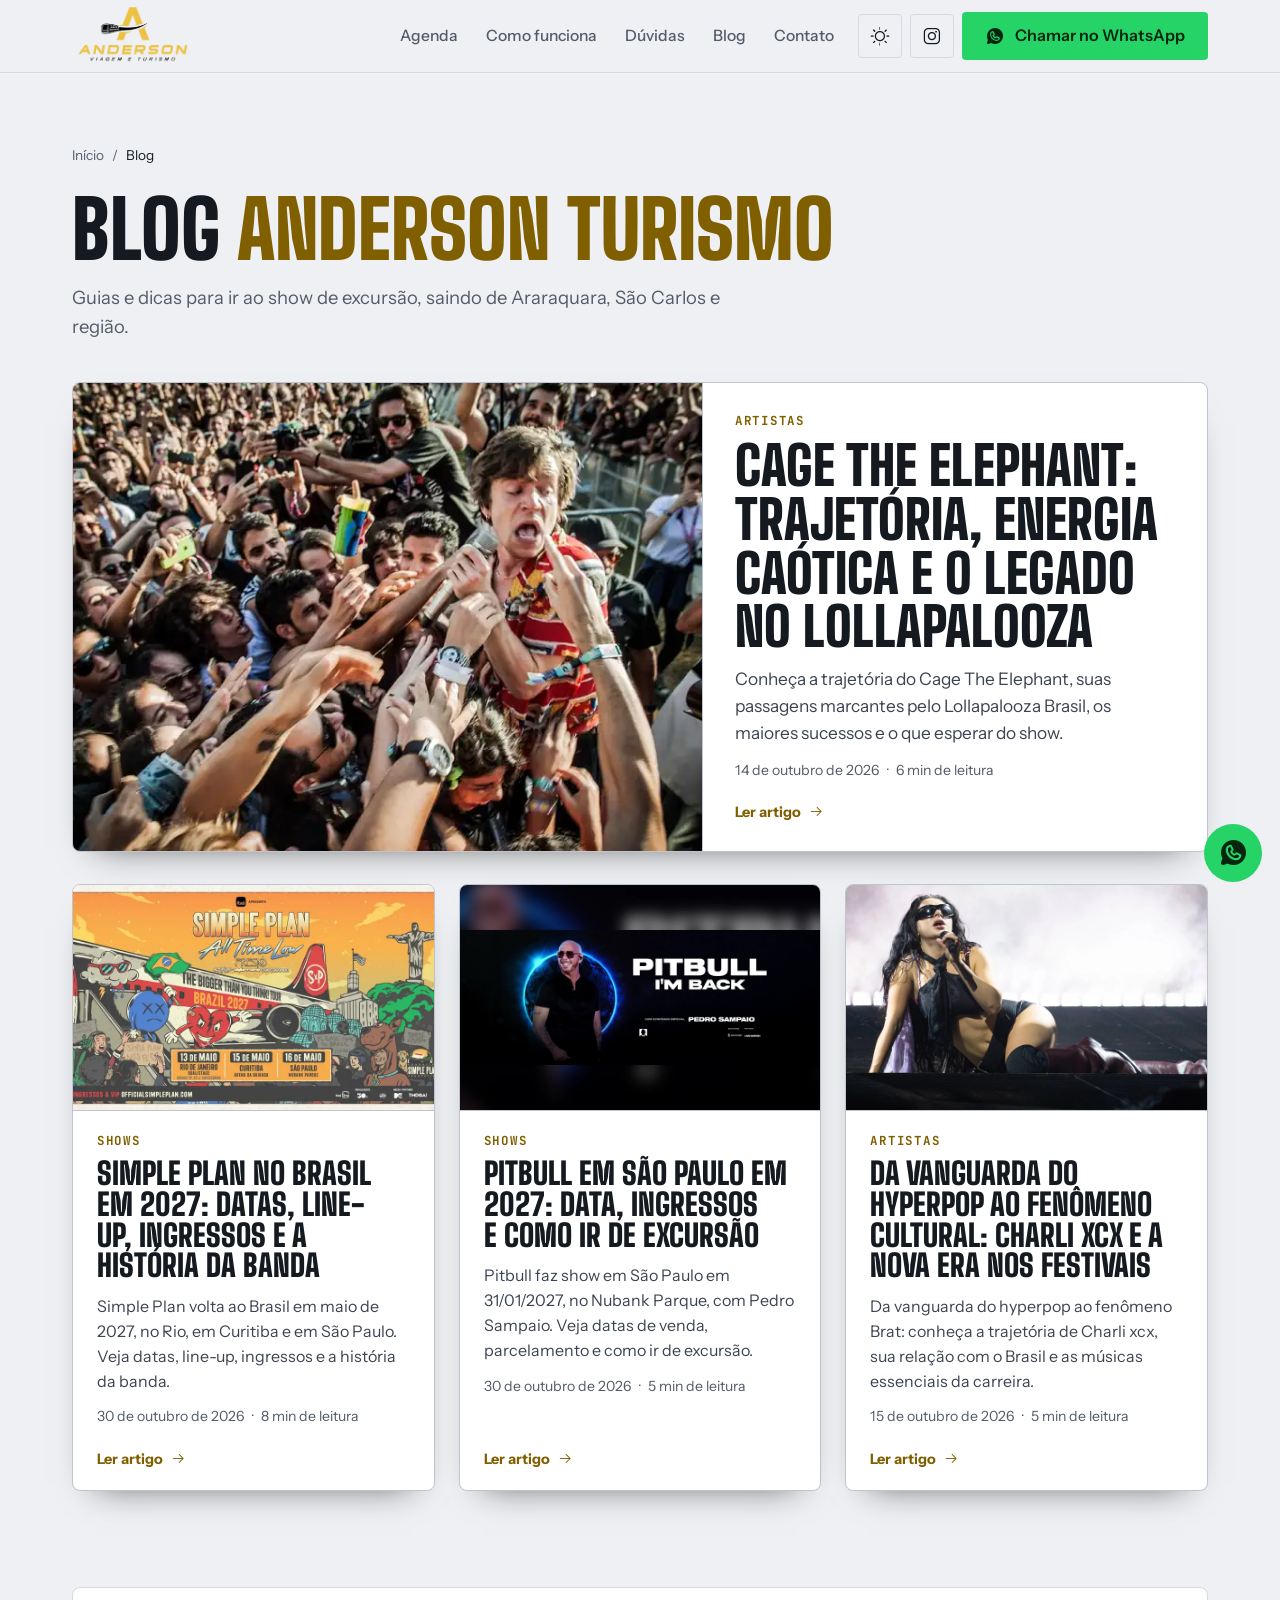
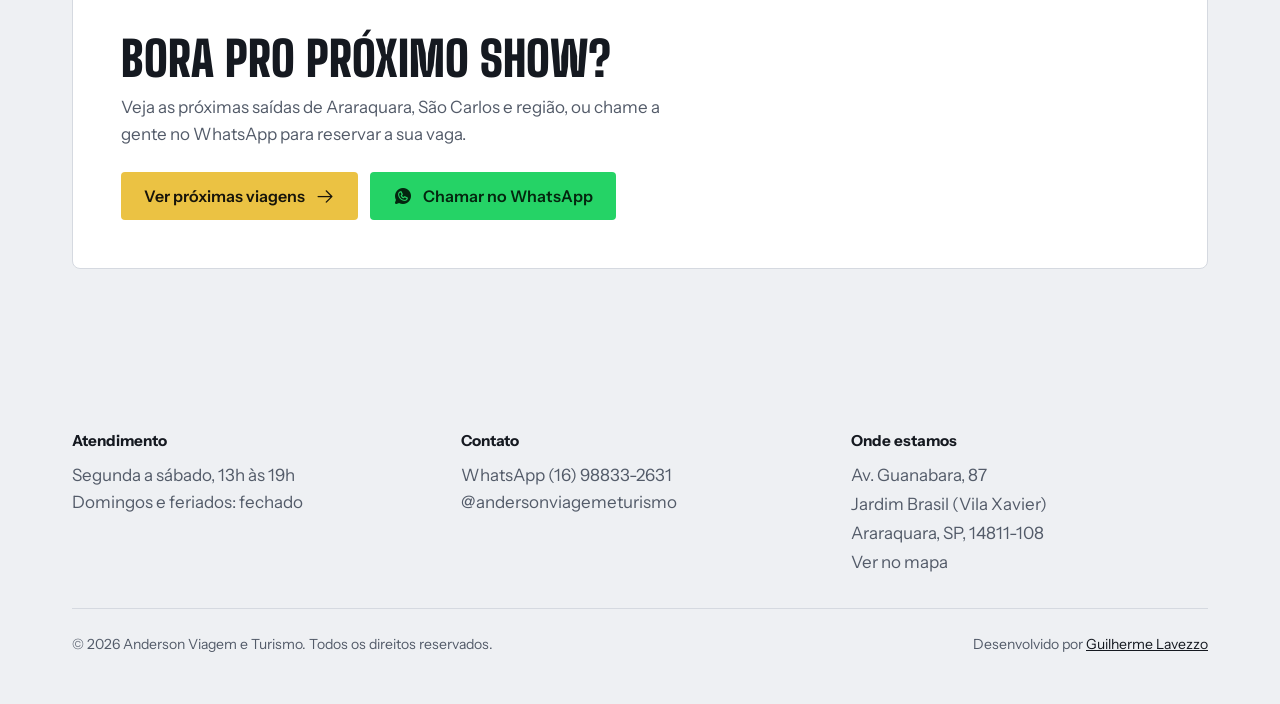
==== commit 0e6493c6: "Blog: artigos do Pitbull e do Simple Plan Publica dois artigos de shows de 2027 em São Paulo, ambos " ====
--- a/blog/index.html
+++ b/blog/index.html
@@ -105,6 +105,18 @@
         },
         {
           "@type": "BlogPosting",
+          "headline": "Simple Plan no Brasil em 2027: datas, line-up, ingressos e a história da banda",
+          "url": "https://www.andersonviagemeturismo.com.br/blog/simple-plan-brasil-2027-datas-line-up-historia/",
+          "datePublished": "2026-10-30"
+        },
+        {
+          "@type": "BlogPosting",
+          "headline": "Pitbull em São Paulo em 2027: data, ingressos e como ir de excursão",
+          "url": "https://www.andersonviagemeturismo.com.br/blog/pitbull-sao-paulo-2027-ingressos-excursao/",
+          "datePublished": "2026-10-30"
+        },
+        {
+          "@type": "BlogPosting",
           "headline": "Da Vanguarda do Hyperpop ao Fenômeno Cultural: Charli xcx e a Nova Era nos Festivais",
           "url": "https://www.andersonviagemeturismo.com.br/blog/charli-xcx-hyperpop-fenomeno-cultural-festivais/",
           "datePublished": "2026-10-15"
@@ -222,6 +234,30 @@
                     </div>
                 </article>
                 <article class="post-card">
+                    <a class="post-card-media" href="/blog/simple-plan-brasil-2027-datas-line-up-historia/" tabindex="-1" aria-hidden="true">
+                        <img src="/assets/img/blog/simple-plan-capa-800.webp" alt="" width="800" height="500" loading="lazy" decoding="async" style="object-position: 50% 6%">
+                    </a>
+                    <div class="post-card-body">
+                        <p class="post-cat">Shows</p>
+                        <h2><a href="/blog/simple-plan-brasil-2027-datas-line-up-historia/">Simple Plan no Brasil em 2027: datas, line-up, ingressos e a história da banda</a></h2>
+                        <p class="post-card-desc">Simple Plan volta ao Brasil em maio de 2027, no Rio, em Curitiba e em São Paulo. Veja datas, line-up, ingressos e a história da banda.</p>
+                        <p class="post-meta"><time datetime="2026-10-30">30 de outubro de 2026</time><span aria-hidden="true">·</span>8 min de leitura</p>
+                        <span class="post-more" aria-hidden="true">Ler artigo<i class="ph ph-arrow-right"></i></span>
+                    </div>
+                </article>
+                <article class="post-card">
+                    <a class="post-card-media" href="/blog/pitbull-sao-paulo-2027-ingressos-excursao/" tabindex="-1" aria-hidden="true">
+                        <img src="/assets/img/blog/pitbull-capa-800.webp" alt="" width="800" height="500" loading="lazy" decoding="async">
+                    </a>
+                    <div class="post-card-body">
+                        <p class="post-cat">Shows</p>
+                        <h2><a href="/blog/pitbull-sao-paulo-2027-ingressos-excursao/">Pitbull em São Paulo em 2027: data, ingressos e como ir de excursão</a></h2>
+                        <p class="post-card-desc">Pitbull faz show em São Paulo em 31/01/2027, no Nubank Parque, com Pedro Sampaio. Veja datas de venda, parcelamento e como ir de excursão.</p>
+                        <p class="post-meta"><time datetime="2026-10-30">30 de outubro de 2026</time><span aria-hidden="true">·</span>5 min de leitura</p>
+                        <span class="post-more" aria-hidden="true">Ler artigo<i class="ph ph-arrow-right"></i></span>
+                    </div>
+                </article>
+                <article class="post-card">
                     <a class="post-card-media" href="/blog/charli-xcx-hyperpop-fenomeno-cultural-festivais/" tabindex="-1" aria-hidden="true">
                         <img src="/assets/img/blog/charli-xcx-capa-800.webp" alt="" width="800" height="500" loading="lazy" decoding="async" style="object-position: 50% 0%">
                     </a>
@@ -277,7 +313,7 @@
         </div>
         <div class="legal">
             <p>© <span data-year>2026</span> <span translate="no">Anderson Viagem e Turismo</span>. Todos os direitos reservados.</p>
-            <p>Desenvolvido por <a href="https://godofin.github.io/portfolio-lavezzo/" target="_blank" rel="noopener noreferrer">Guilherme Lavezzo</a></p>
+            <p>Desenvolvido por <a href="https://www.guilhermelavezzo.com.br/" target="_blank" rel="noopener noreferrer">Guilherme Lavezzo</a></p>
         </div>
     </footer>
 
--- a/assets/blog.css
+++ b/assets/blog.css
@@ -90,3 +90,6 @@
 
 /* Rodapé nas páginas do blog: título de nível 3 (vem depois de um H2) com o mesmo visual do restante do site */
 .footer-grid h3 { margin: 0 0 var(--s2); font: 700 .95rem/1.6 var(--font-body); text-transform: none; }
+
+.post-meta a { color: inherit; text-decoration-thickness: 1px; text-underline-offset: 3px; }
+.post-meta a:hover { color: var(--accent-text); }
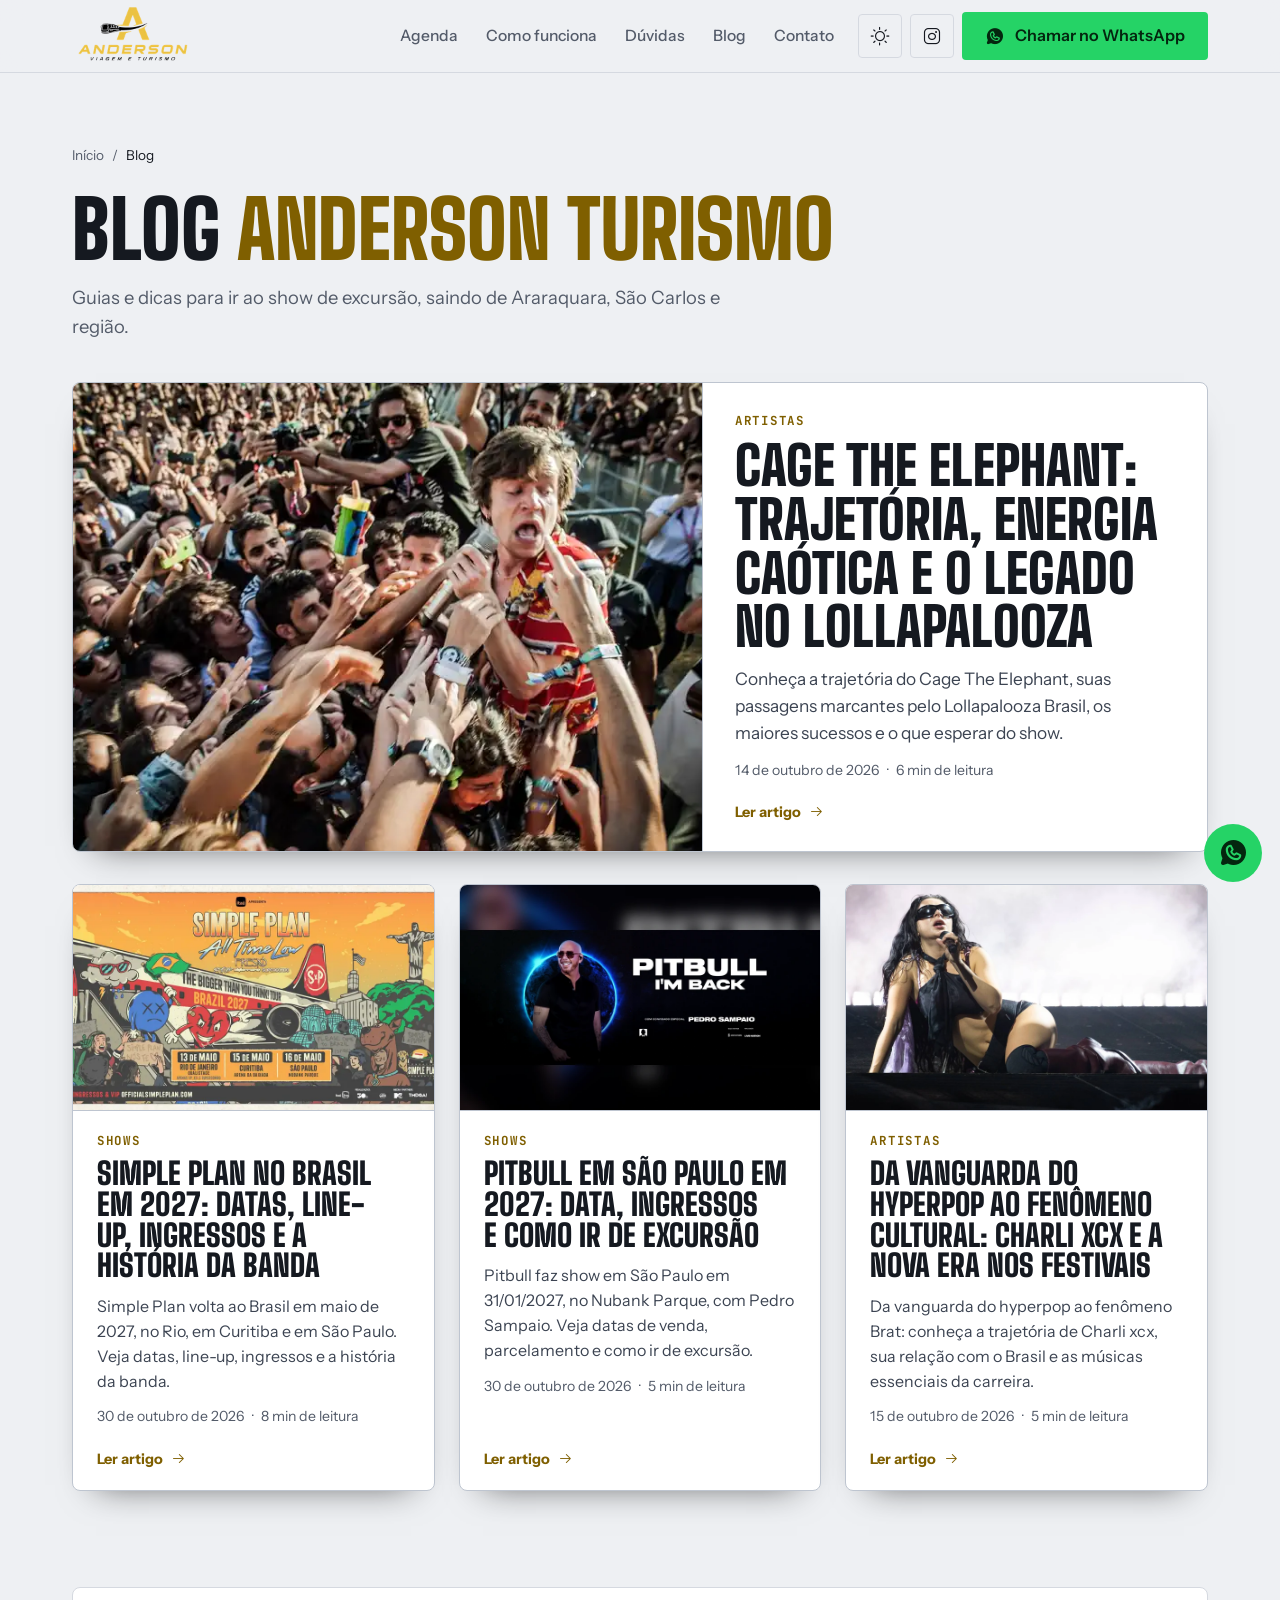
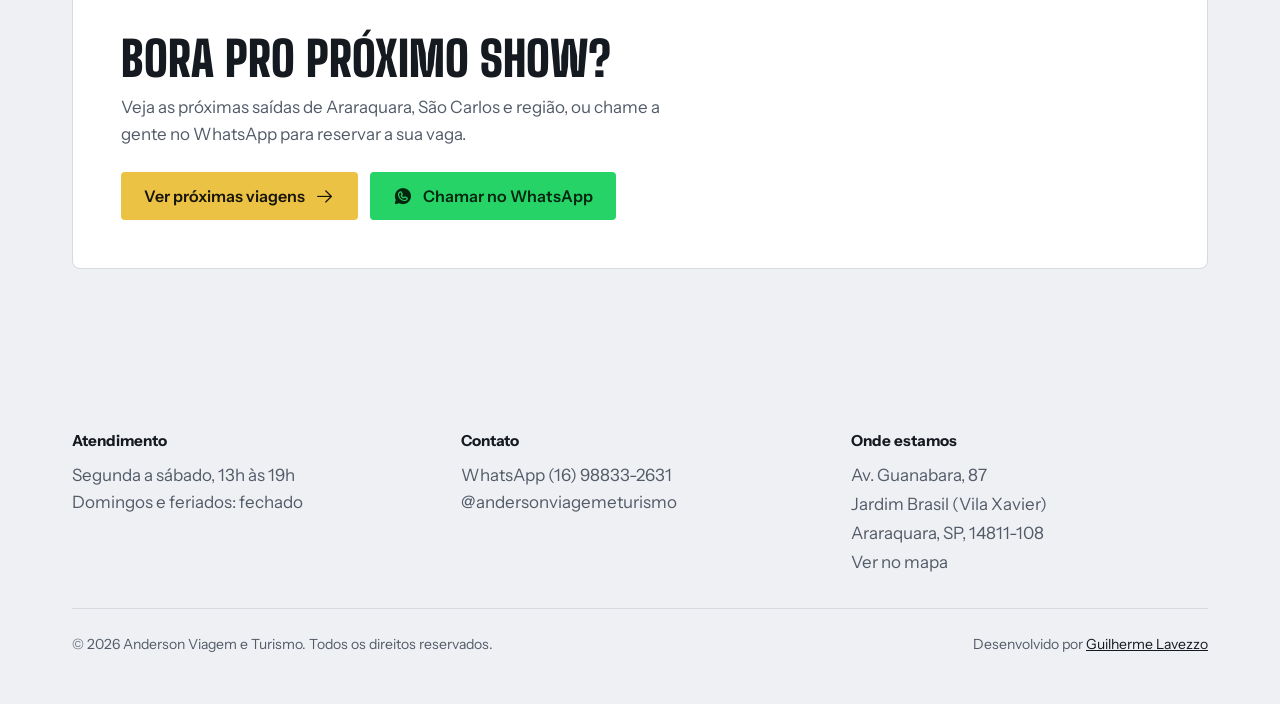
==== commit 32375353: "Desempenho: ícones reduzidos, imagens em WebP e carregamento mais rápido Aplica as sugestões do Page" ====
--- a/blog/index.html
+++ b/blog/index.html
@@ -146,13 +146,22 @@
 
     <!-- Página gerada por tools/gerar_blog.py. Edite o Markdown em tools/blog/posts e rode o script de novo. -->
 
-    <!-- Google Analytics -->
-    <script async src="https://www.googletagmanager.com/gtag/js?id=G-4ZXGBNM724"></script>
+    <!-- Google Analytics (carrega depois da página, para não atrasar a primeira exibição) -->
     <script>
         window.dataLayer = window.dataLayer || [];
         function gtag(){dataLayer.push(arguments);}
         gtag('js', new Date());
         gtag('config', 'G-4ZXGBNM724');
+        window.addEventListener('load', function () {
+            var carregar = function () {
+                var s = document.createElement('script');
+                s.async = true;
+                s.src = 'https://www.googletagmanager.com/gtag/js?id=G-4ZXGBNM724';
+                document.head.appendChild(s);
+            };
+            if ('requestIdleCallback' in window) requestIdleCallback(carregar, { timeout: 3000 });
+            else setTimeout(carregar, 1500);
+        });
     </script>
 
     <script>
@@ -164,8 +173,8 @@
 
     <link rel="preload" href="/assets/fonts/big-shoulders-display-latin-1.woff2" as="font" type="font/woff2" crossorigin>
     <link rel="preload" href="/assets/fonts/instrument-sans-latin-3.woff2" as="font" type="font/woff2" crossorigin>
-    <link rel="stylesheet" href="/assets/fonts.css">
-    <link rel="stylesheet" href="/assets/icons/phosphor.css">
+    <style>@font-face { font-family: 'Big Shoulders Display'; font-style: normal; font-weight: 800; font-display: swap; src: url(/assets/fonts/big-shoulders-display-latin-ext-0.woff2) format('woff2'); unicode-range: U+0100-02BA, U+02BD-02C5, U+02C7-02CC, U+02CE-02D7, U+02DD-02FF, U+0304, U+0308, U+0329, U+1D00-1DBF, U+1E00-1E9F, U+1EF2-1EFF, U+2020, U+20A0-20AB, U+20AD-20C4, U+2113, U+2C60-2C7F, U+A720-A7FF; } @font-face { font-family: 'Big Shoulders Display'; font-style: normal; font-weight: 800; font-display: swap; src: url(/assets/fonts/big-shoulders-display-latin-1.woff2) format('woff2'); unicode-range: U+0000-00FF, U+0131, U+0152-0153, U+02BB-02BC, U+02C6, U+02DA, U+02DC, U+0304, U+0308, U+0329, U+2000-206F, U+20AC, U+2122, U+2191, U+2193, U+2212, U+2215, U+FEFF, U+FFFD; } @font-face { font-family: 'Big Shoulders Display'; font-style: normal; font-weight: 900; font-display: swap; src: url(/assets/fonts/big-shoulders-display-latin-ext-0.woff2) format('woff2'); unicode-range: U+0100-02BA, U+02BD-02C5, U+02C7-02CC, U+02CE-02D7, U+02DD-02FF, U+0304, U+0308, U+0329, U+1D00-1DBF, U+1E00-1E9F, U+1EF2-1EFF, U+2020, U+20A0-20AB, U+20AD-20C4, U+2113, U+2C60-2C7F, U+A720-A7FF; } @font-face { font-family: 'Big Shoulders Display'; font-style: normal; font-weight: 900; font-display: swap; src: url(/assets/fonts/big-shoulders-display-latin-1.woff2) format('woff2'); unicode-range: U+0000-00FF, U+0131, U+0152-0153, U+02BB-02BC, U+02C6, U+02DA, U+02DC, U+0304, U+0308, U+0329, U+2000-206F, U+20AC, U+2122, U+2191, U+2193, U+2212, U+2215, U+FEFF, U+FFFD; } @font-face { font-family: 'Instrument Sans'; font-style: normal; font-weight: 400; font-stretch: 100%; font-display: swap; src: url(/assets/fonts/instrument-sans-latin-ext-2.woff2) format('woff2'); unicode-range: U+0100-02BA, U+02BD-02C5, U+02C7-02CC, U+02CE-02D7, U+02DD-02FF, U+0304, U+0308, U+0329, U+1D00-1DBF, U+1E00-1E9F, U+1EF2-1EFF, U+2020, U+20A0-20AB, U+20AD-20C4, U+2113, U+2C60-2C7F, U+A720-A7FF; } @font-face { font-family: 'Instrument Sans'; font-style: normal; font-weight: 400; font-stretch: 100%; font-display: swap; src: url(/assets/fonts/instrument-sans-latin-3.woff2) format('woff2'); unicode-range: U+0000-00FF, U+0131, U+0152-0153, U+02BB-02BC, U+02C6, U+02DA, U+02DC, U+0304, U+0308, U+0329, U+2000-206F, U+20AC, U+2122, U+2191, U+2193, U+2212, U+2215, U+FEFF, U+FFFD; } @font-face { font-family: 'Instrument Sans'; font-style: normal; font-weight: 500; font-stretch: 100%; font-display: swap; src: url(/assets/fonts/instrument-sans-latin-ext-2.woff2) format('woff2'); unicode-range: U+0100-02BA, U+02BD-02C5, U+02C7-02CC, U+02CE-02D7, U+02DD-02FF, U+0304, U+0308, U+0329, U+1D00-1DBF, U+1E00-1E9F, U+1EF2-1EFF, U+2020, U+20A0-20AB, U+20AD-20C4, U+2113, U+2C60-2C7F, U+A720-A7FF; } @font-face { font-family: 'Instrument Sans'; font-style: normal; font-weight: 500; font-stretch: 100%; font-display: swap; src: url(/assets/fonts/instrument-sans-latin-3.woff2) format('woff2'); unicode-range: U+0000-00FF, U+0131, U+0152-0153, U+02BB-02BC, U+02C6, U+02DA, U+02DC, U+0304, U+0308, U+0329, U+2000-206F, U+20AC, U+2122, U+2191, U+2193, U+2212, U+2215, U+FEFF, U+FFFD; } @font-face { font-family: 'Instrument Sans'; font-style: normal; font-weight: 600; font-stretch: 100%; font-display: swap; src: url(/assets/fonts/instrument-sans-latin-ext-2.woff2) format('woff2'); unicode-range: U+0100-02BA, U+02BD-02C5, U+02C7-02CC, U+02CE-02D7, U+02DD-02FF, U+0304, U+0308, U+0329, U+1D00-1DBF, U+1E00-1E9F, U+1EF2-1EFF, U+2020, U+20A0-20AB, U+20AD-20C4, U+2113, U+2C60-2C7F, U+A720-A7FF; } @font-face { font-family: 'Instrument Sans'; font-style: normal; font-weight: 600; font-stretch: 100%; font-display: swap; src: url(/assets/fonts/instrument-sans-latin-3.woff2) format('woff2'); unicode-range: U+0000-00FF, U+0131, U+0152-0153, U+02BB-02BC, U+02C6, U+02DA, U+02DC, U+0304, U+0308, U+0329, U+2000-206F, U+20AC, U+2122, U+2191, U+2193, U+2212, U+2215, U+FEFF, U+FFFD; } @font-face { font-family: 'Instrument Sans'; font-style: normal; font-weight: 700; font-stretch: 100%; font-display: swap; src: url(/assets/fonts/instrument-sans-latin-ext-2.woff2) format('woff2'); unicode-range: U+0100-02BA, U+02BD-02C5, U+02C7-02CC, U+02CE-02D7, U+02DD-02FF, U+0304, U+0308, U+0329, U+1D00-1DBF, U+1E00-1E9F, U+1EF2-1EFF, U+2020, U+20A0-20AB, U+20AD-20C4, U+2113, U+2C60-2C7F, U+A720-A7FF; } @font-face { font-family: 'Instrument Sans'; font-style: normal; font-weight: 700; font-stretch: 100%; font-display: swap; src: url(/assets/fonts/instrument-sans-latin-3.woff2) format('woff2'); unicode-range: U+0000-00FF, U+0131, U+0152-0153, U+02BB-02BC, U+02C6, U+02DA, U+02DC, U+0304, U+0308, U+0329, U+2000-206F, U+20AC, U+2122, U+2191, U+2193, U+2212, U+2215, U+FEFF, U+FFFD; } @font-face { font-family: 'JetBrains Mono'; font-style: normal; font-weight: 500; font-display: swap; src: url(/assets/fonts/jetbrains-mono-latin-ext-4.woff2) format('woff2'); unicode-range: U+0100-02BA, U+02BD-02C5, U+02C7-02CC, U+02CE-02D7, U+02DD-02FF, U+0304, U+0308, U+0329, U+1D00-1DBF, U+1E00-1E9F, U+1EF2-1EFF, U+2020, U+20A0-20AB, U+20AD-20C4, U+2113, U+2C60-2C7F, U+A720-A7FF; } @font-face { font-family: 'JetBrains Mono'; font-style: normal; font-weight: 500; font-display: swap; src: url(/assets/fonts/jetbrains-mono-latin-5.woff2) format('woff2'); unicode-range: U+0000-00FF, U+0131, U+0152-0153, U+02BB-02BC, U+02C6, U+02DA, U+02DC, U+0304, U+0308, U+0329, U+2000-206F, U+20AC, U+2122, U+2191, U+2193, U+2212, U+2215, U+FEFF, U+FFFD; } @font-face { font-family: 'JetBrains Mono'; font-style: normal; font-weight: 700; font-display: swap; src: url(/assets/fonts/jetbrains-mono-latin-ext-4.woff2) format('woff2'); unicode-range: U+0100-02BA, U+02BD-02C5, U+02C7-02CC, U+02CE-02D7, U+02DD-02FF, U+0304, U+0308, U+0329, U+1D00-1DBF, U+1E00-1E9F, U+1EF2-1EFF, U+2020, U+20A0-20AB, U+20AD-20C4, U+2113, U+2C60-2C7F, U+A720-A7FF; } @font-face { font-family: 'JetBrains Mono'; font-style: normal; font-weight: 700; font-display: swap; src: url(/assets/fonts/jetbrains-mono-latin-5.woff2) format('woff2'); unicode-range: U+0000-00FF, U+0131, U+0152-0153, U+02BB-02BC, U+02C6, U+02DA, U+02DC, U+0304, U+0308, U+0329, U+2000-206F, U+20AC, U+2122, U+2191, U+2193, U+2212, U+2215, U+FEFF, U+FFFD; }</style>
+    <link rel="stylesheet" href="/assets/icons/phosphor-site.css">
     <link rel="stylesheet" href="/assets/site.css">
     <link rel="stylesheet" href="/assets/blog.css">
 </head>
@@ -175,8 +184,8 @@
     <header class="topbar">
         <div class="wrap topbar-inner">
             <a class="logo" href="/" aria-label="Anderson Viagem e Turismo, página inicial" translate="no">
-                <img class="logo-dark" src="/assets/logo-escuro.png" alt="Anderson Viagem e Turismo" width="120" height="58">
-                <img class="logo-light" src="/assets/logo-claro.png" alt="Anderson Viagem e Turismo" width="120" height="58">
+                <img class="logo-dark" src="/assets/logo-escuro-360.webp" alt="Anderson Viagem e Turismo" width="120" height="58">
+                <img class="logo-light" src="/assets/logo-claro-360.webp" alt="Anderson Viagem e Turismo" width="120" height="58">
             </a>
             <nav class="nav" aria-label="Principal">
                 <a href="/#agenda">Agenda</a>
--- a/assets/icons/phosphor-site.css
+++ b/assets/icons/phosphor-site.css
@@ -0,0 +1,66 @@
+@font-face{font-family: "Phosphor";src: url("phosphor-site.woff2") format("woff2");font-weight: normal;font-style: normal;font-display: swap}
+.ph{font-family: "Phosphor" !important;speak: never;font-style: normal;font-weight: normal;font-variant: normal;text-transform: none;line-height: 1;letter-spacing: 0;-webkit-font-feature-settings: "liga";-moz-font-feature-settings: "liga=1";-moz-font-feature-settings: "liga";-ms-font-feature-settings: "liga" 1;font-feature-settings: "liga";-webkit-font-variant-ligatures: discretionary-ligatures;font-variant-ligatures: discretionary-ligatures;-webkit-font-smoothing: antialiased;-moz-osx-font-smoothing: grayscale}
+@font-face{font-family: "Phosphor-Fill";src: url("phosphor-fill-site.woff2") format("woff2");font-weight: normal;font-style: normal;font-display: swap}
+.ph-fill{font-family: "Phosphor-Fill" !important;speak: never;font-style: normal;font-weight: normal;font-variant: normal;text-transform: none;line-height: 1;letter-spacing: 0;-webkit-font-feature-settings: "liga";-moz-font-feature-settings: "liga=1";-moz-font-feature-settings: "liga";-ms-font-feature-settings: "liga" 1;font-feature-settings: "liga";-webkit-font-variant-ligatures: discretionary-ligatures;font-variant-ligatures: discretionary-ligatures;-webkit-font-smoothing: antialiased;-moz-osx-font-smoothing: grayscale}
+.ph.ph-arrow-counter-clockwise:before{content:"\e038"}
+.ph-fill.ph-arrow-counter-clockwise:before{content:"\e038"}
+.ph.ph-arrow-down:before{content:"\e03e"}
+.ph-fill.ph-arrow-down:before{content:"\e03e"}
+.ph.ph-arrow-left:before{content:"\e058"}
+.ph-fill.ph-arrow-left:before{content:"\e058"}
+.ph.ph-arrow-right:before{content:"\e06c"}
+.ph-fill.ph-arrow-right:before{content:"\e06c"}
+.ph.ph-arrow-u-up-left:before{content:"\e08a"}
+.ph-fill.ph-arrow-u-up-left:before{content:"\e08a"}
+.ph.ph-bus:before{content:"\e106"}
+.ph-fill.ph-bus:before{content:"\e106"}
+.ph.ph-calendar-blank:before{content:"\e10a"}
+.ph-fill.ph-calendar-blank:before{content:"\e10a"}
+.ph.ph-calendar-check:before{content:"\e712"}
+.ph-fill.ph-calendar-check:before{content:"\e712"}
+.ph.ph-calendar-x:before{content:"\e10c"}
+.ph-fill.ph-calendar-x:before{content:"\e10c"}
+.ph.ph-certificate:before{content:"\e766"}
+.ph-fill.ph-certificate:before{content:"\e766"}
+.ph.ph-check-circle:before{content:"\e184"}
+.ph-fill.ph-check-circle:before{content:"\e184"}
+.ph.ph-clock:before{content:"\e19a"}
+.ph-fill.ph-clock:before{content:"\e19a"}
+.ph.ph-copy:before{content:"\e1ca"}
+.ph-fill.ph-copy:before{content:"\e1ca"}
+.ph.ph-flag-checkered:before{content:"\ea38"}
+.ph-fill.ph-flag-checkered:before{content:"\ea38"}
+.ph.ph-identification-card:before{content:"\e2c8"}
+.ph-fill.ph-identification-card:before{content:"\e2c8"}
+.ph.ph-info:before{content:"\e2ce"}
+.ph-fill.ph-info:before{content:"\e2ce"}
+.ph.ph-instagram-logo:before{content:"\e2d0"}
+.ph-fill.ph-instagram-logo:before{content:"\e2d0"}
+.ph.ph-list:before{content:"\e2f0"}
+.ph-fill.ph-list:before{content:"\e2f0"}
+.ph.ph-magnifying-glass:before{content:"\e30c"}
+.ph-fill.ph-magnifying-glass:before{content:"\e30c"}
+.ph.ph-map-pin:before{content:"\e316"}
+.ph-fill.ph-map-pin:before{content:"\e316"}
+.ph.ph-moon:before{content:"\e330"}
+.ph-fill.ph-moon:before{content:"\e330"}
+.ph.ph-pause:before{content:"\e39e"}
+.ph-fill.ph-pause:before{content:"\e39e"}
+.ph.ph-play:before{content:"\e3d0"}
+.ph-fill.ph-play:before{content:"\e3d0"}
+.ph.ph-plus:before{content:"\e3d4"}
+.ph-fill.ph-plus:before{content:"\e3d4"}
+.ph.ph-receipt-x:before{content:"\ed40"}
+.ph-fill.ph-receipt-x:before{content:"\ed40"}
+.ph.ph-shield-check:before{content:"\e40c"}
+.ph-fill.ph-shield-check:before{content:"\e40c"}
+.ph.ph-sun:before{content:"\e472"}
+.ph-fill.ph-sun:before{content:"\e472"}
+.ph.ph-ticket:before{content:"\e490"}
+.ph-fill.ph-ticket:before{content:"\e490"}
+.ph.ph-user-switch:before{content:"\e756"}
+.ph-fill.ph-user-switch:before{content:"\e756"}
+.ph.ph-whatsapp-logo:before{content:"\e5d0"}
+.ph-fill.ph-whatsapp-logo:before{content:"\e5d0"}
+.ph.ph-x:before{content:"\e4f6"}
+.ph-fill.ph-x:before{content:"\e4f6"}
